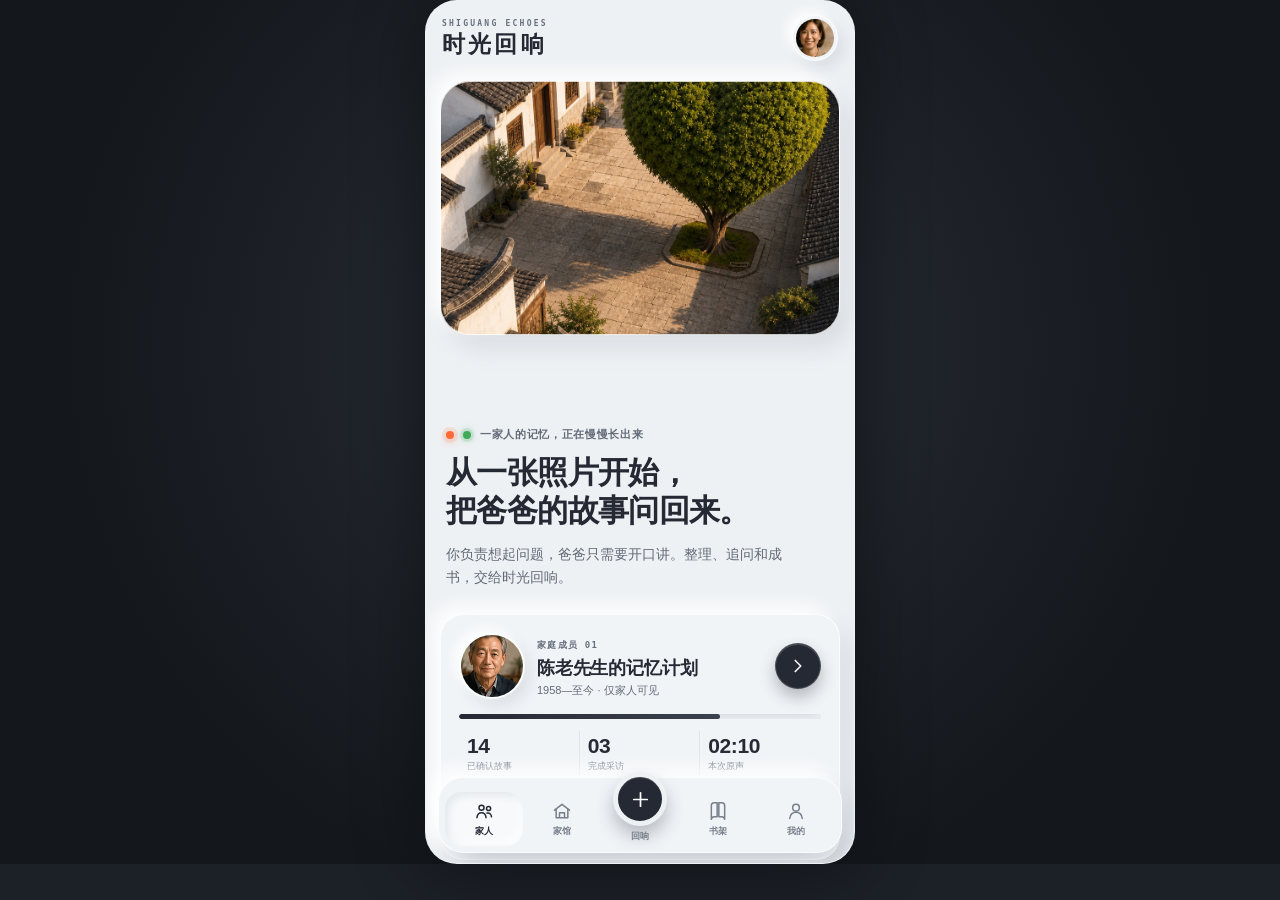
==== index.html @ bb94201f "fix: extend baked radio region to cover original table rim — clamp sampling + progressive blur kills" ====
<!doctype html>
<html lang="zh-CN">
<head>
  <meta charset="utf-8">
  <meta name="viewport" content="width=device-width,initial-scale=1,viewport-fit=cover">
  <meta name="theme-color" content="#17110b">
  <meta name="description" content="时光回响路演 H5：家人发起采访，让长辈的亲口讲述进入 3D 家庭记忆馆并汇集为人生之书。">
  <title>时光回响 · 家庭记忆馆</title>
  <link rel="stylesheet" href="styles.css?v=3.0.16">
  <link rel="stylesheet" href="panorama.css?v=3.0.16">
</head>
<body data-shell="family">
  <svg class="svg-sprite" aria-hidden="true">
    <symbol id="i-back" viewBox="0 0 24 24"><path d="m15 18-6-6 6-6"/></symbol>
    <symbol id="i-chev" viewBox="0 0 24 24"><path d="m9 18 6-6-6-6"/></symbol>
    <symbol id="i-up" viewBox="0 0 24 24"><path d="m6 15 6-6 6 6"/></symbol>
    <symbol id="i-down" viewBox="0 0 24 24"><path d="m6 9 6 6 6-6"/></symbol>
    <symbol id="i-x" viewBox="0 0 24 24"><path d="m6 6 12 12M18 6 6 18"/></symbol>
    <symbol id="i-menu" viewBox="0 0 24 24"><path d="M5 7h14M5 12h14M5 17h14"/></symbol>
    <symbol id="i-home" viewBox="0 0 24 24"><path d="m3 11 9-7 9 7"/><path d="M5 10v10h14V10M9 20v-6h6v6"/></symbol>
    <symbol id="i-people" viewBox="0 0 24 24"><circle cx="9" cy="8" r="3"/><path d="M3.5 20c.4-4.1 2.2-6 5.5-6s5.1 1.9 5.5 6"/><circle cx="17.5" cy="9" r="2.5"/><path d="M15.5 14.5c3.2-.6 5.1 1.1 5.5 4.5"/></symbol>
    <symbol id="i-plus" viewBox="0 0 24 24"><path d="M12 5v14M5 12h14"/></symbol>
    <symbol id="i-book" viewBox="0 0 24 24"><path d="M4 5.5A3.5 3.5 0 0 1 7.5 2H11v17H7.5A3.5 3.5 0 0 0 4 22Z"/><path d="M20 5.5A3.5 3.5 0 0 0 16.5 2H13v17h3.5A3.5 3.5 0 0 1 20 22Z"/></symbol>
    <symbol id="i-user" viewBox="0 0 24 24"><circle cx="12" cy="8" r="4"/><path d="M4.5 21c.5-5 3-7.5 7.5-7.5s7 2.5 7.5 7.5"/></symbol>
    <symbol id="i-mic" viewBox="0 0 24 24"><rect x="8" y="3" width="8" height="13" rx="4"/><path d="M5 11a7 7 0 0 0 14 0M12 18v3M8 21h8"/></symbol>
    <symbol id="i-play" viewBox="0 0 24 24"><path d="m8 5 11 7-11 7Z"/></symbol>
    <symbol id="i-pause" viewBox="0 0 24 24"><path d="M8 5v14M16 5v14"/></symbol>
    <symbol id="i-check" viewBox="0 0 24 24"><path d="m5 12 4 4L19 6"/></symbol>
    <symbol id="i-lock" viewBox="0 0 24 24"><rect x="5" y="10" width="14" height="11" rx="2"/><path d="M8 10V7a4 4 0 0 1 8 0v3"/></symbol>
    <symbol id="i-photo" viewBox="0 0 24 24"><rect x="3" y="4" width="18" height="16" rx="2"/><circle cx="9" cy="9" r="2"/><path d="m4 17 5-5 4 4 2-2 5 5"/></symbol>
    <symbol id="i-send" viewBox="0 0 24 24"><path d="m3 11 18-8-8 18-2-8Z"/><path d="m11 13 5-5"/></symbol>
    <symbol id="i-clock" viewBox="0 0 24 24"><circle cx="12" cy="12" r="9"/><path d="M12 7v5l3 2"/></symbol>
    <symbol id="i-more" viewBox="0 0 24 24"><circle cx="5" cy="12" r="1.2"/><circle cx="12" cy="12" r="1.2"/><circle cx="19" cy="12" r="1.2"/></symbol>
    <symbol id="i-volume" viewBox="0 0 24 24"><path d="M5 10v4h3l4 4V6L8 10Z"/><path d="M16 9a5 5 0 0 1 0 6M18.5 6.5a8.5 8.5 0 0 1 0 11"/></symbol>
    <symbol id="i-door" viewBox="0 0 24 24"><path d="M5 21V4l12-2v19M5 21h14"/><circle cx="14" cy="12" r=".8"/></symbol>
    <symbol id="i-spark" viewBox="0 0 24 24"><path d="m12 2 1.3 5.7L19 9l-5.7 1.3L12 16l-1.3-5.7L5 9l5.7-1.3Z"/><path d="m19 15 .6 2.4L22 18l-2.4.6L19 21l-.6-2.4L16 18l2.4-.6Z"/></symbol>
    <symbol id="i-share" viewBox="0 0 24 24"><circle cx="18" cy="5" r="2.5"/><circle cx="6" cy="12" r="2.5"/><circle cx="18" cy="19" r="2.5"/><path d="m8.2 10.8 7.6-4.5M8.2 13.2l7.6 4.5"/></symbol>
    <symbol id="i-box" viewBox="0 0 24 24"><path d="m4 7 8-4 8 4-8 4Z"/><path d="M4 7v10l8 4 8-4V7M12 11v10"/></symbol>
    <symbol id="i-rotate" viewBox="0 0 24 24"><path d="M20 8a8 8 0 1 0 .7 6.7"/><path d="M20 3v5h-5"/></symbol>
  </svg>

  <div class="app" id="app">
    <section class="screen is-active family-home" id="s-family" data-shell="family" aria-labelledby="family-title">
      <header class="topbar topbar--transparent">
        <div class="brand-lockup">
          <small>SHIGUANG ECHOES</small>
          <strong>时光回响</strong>
        </div>
        <button class="avatar-button" data-go="s-me" aria-label="打开我的页面"><img src="assets/people/daughter.jpg" alt="小林"></button>
      </header>
      <div class="family-hero">
        <div class="hero-kicker"><span class="led led--green"></span>一家人的记忆，正在慢慢长出来</div>
        <h1 id="family-title">从一张照片开始，<br>把爸爸的故事问回来。</h1>
        <p>你负责想起问题，爸爸只需要开口讲。整理、追问和成书，交给时光回响。</p>
      </div>

      <article class="project-card brass-card">
        <div class="project-card__top">
          <div class="portrait portrait--lg"><img src="assets/people/dad.jpg" alt="陈老先生"></div>
          <div class="project-card__identity"><span>家庭成员 01</span><h2>陈老先生的记忆计划</h2><p>1958—至今 · 仅家人可见</p></div>
          <button class="icon-button icon-button--dark" data-go="s-project" aria-label="打开项目"><svg class="icon"><use href="#i-chev"/></svg></button>
        </div>
        <div class="progress-track"><i style="width:72%"></i></div>
        <div class="project-stats"><div><b>14</b><span>已确认故事</span></div><div><b>03</b><span>完成采访</span></div><div><b>02:10</b><span>本次原声</span></div></div>
        <button class="primary-button primary-button--wide" data-go="s-project">继续整理爸爸的故事<svg class="icon"><use href="#i-chev"/></svg></button>
      </article>

      <section class="section-block pending-card">
        <div class="section-heading"><div><span>本周的一问</span><h2>一张照片，等爸爸开口</h2></div><span class="status-pill status-pill--warm">待发送</span></div>
        <button class="story-row" data-go="s-create">
          <img src="assets/story/wenrufang-1978.webp" alt="文儒坊门洞旁的陈老先生，用户提供的演示照片">
          <span><b id="familyQuestionText">站在文儒坊门洞旁边的人，是您吗？</b><small>小林准备发起采访</small></span>
          <svg class="icon"><use href="#i-chev"/></svg>
        </button>
      </section>

      <section class="section-block recent-card">
        <div class="section-heading"><div><span>最近收进家馆</span><h2>父亲确认过的片段</h2></div><button class="text-button" data-go="s-home">进入家馆</button></div>
        <div class="memory-strip">
          <article><span class="year">2012</span><b>退休那天的茶</b><small>原声 · 00:17</small></article>
          <article><span class="year">1990</span><b>台风夜守屋</b><small>原声 · 00:18</small></article>
          <article><span class="year">1986</span><b>搬进老房子的那天</b><small>原声 · 00:20</small></article>
        </div>
      </section>
      <div class="screen-bottom-space"></div>
    </section>

    <section class="screen paper-screen" id="s-project" data-shell="family" aria-labelledby="project-title">
      <header class="topbar">
        <button class="icon-button" data-back aria-label="返回"><svg class="icon"><use href="#i-back"/></svg></button>
        <div class="topbar-title"><small>家庭成员</small><strong id="project-title">陈老先生</strong></div>
        <button class="icon-button is-coming" data-toast="项目设置将在正式版开放" aria-label="更多设置"><svg class="icon"><use href="#i-more"/></svg></button>
      </header>
      <div class="person-hero">
        <div class="portrait portrait--xl"><img src="assets/people/dad.jpg" alt="陈老先生"></div>
        <div><span class="eyebrow">MEMORY PROJECT 01</span><h1>爸爸的人生故事</h1><p>14 段本人确认 · 3 次家人采访</p></div>
      </div>
      <div class="project-meter"><div class="project-meter__label"><span>人生之书完成度</span><strong>72%</strong></div><div class="progress-track progress-track--paper"><i style="width:72%"></i></div><p>已收录 14 段本人确认的记忆；完成下一次采访即可形成第一版完整章节。</p></div>

      <section class="section-block section-block--flat">
        <div class="section-heading"><div><span>下一次采访</span><h2>从文儒坊这张照片开始</h2></div></div>
        <article class="feature-story">
          <div class="feature-story__image"><img src="assets/story/wenrufang-1978.webp" alt="文儒坊门洞旧照，用户提供的演示照片"><span>用户提供的演示照片</span></div>
          <div class="feature-story__body"><b>“这个门后面，就是我们每天回家的路。”</b><p>围绕人物、声音、邻里和变化，AI 会逐步追问。</p></div>
          <button class="primary-button primary-button--wide" data-go="s-create"><svg class="icon"><use href="#i-mic"/></svg>发起这次采访</button>
        </article>
      </section>

      <section class="section-block section-block--flat">
        <div class="section-heading"><div><span>已经留下的年份</span><h2>爸爸的人生时间线</h2></div><button class="text-button" data-go="s-gallery">走进长廊</button></div>
        <div class="timeline-mini">
          <div><time>1958</time><i></i><span><b>出生在福州</b><small>家庭资料</small></span></div>
          <div><time>1975</time><i></i><span><b>第一份工作</b><small>原声 · 00:35</small></span></div>
          <div><time>1978</time><i></i><span><b>文儒坊的照片</b><small>本次采访</small></span></div>
          <div><time>2012</time><i></i><span><b>退休那天</b><small>本人已确认</small></span></div>
        </div>
      </section>
      <div class="screen-bottom-space"></div>
    </section>

    <section class="screen paper-screen" id="s-create" data-shell="family" aria-labelledby="create-title">
      <header class="topbar">
        <button class="icon-button" data-back aria-label="返回"><svg class="icon"><use href="#i-back"/></svg></button>
        <div class="topbar-title"><small>一次只问一件事</small><strong id="create-title">发起采访</strong></div>
        <span class="step-count" id="createStepCount">1 / 3</span>
      </header>
      <div class="step-rail" aria-label="采访创建步骤"><i class="is-on"></i><i></i><i></i></div>

      <div class="create-step is-on" data-create-step="0">
        <div class="step-intro"><span>第一步</span><h1>选择一张能让爸爸开口的照片</h1><p>不要一次讲完整个人生，先从一个具体画面开始。</p></div>
        <button class="photo-picker is-selected">
          <img src="assets/story/wenrufang-1978.webp" alt="文儒坊门洞旁的陈老先生，用户提供的演示照片">
          <span class="photo-picker__check"><svg class="icon"><use href="#i-check"/></svg></span>
          <span class="photo-picker__caption"><b>文儒坊门洞</b><small>1978 年 · 用户提供的演示照片</small></span>
        </button>
        <button class="secondary-button secondary-button--wide" data-toast="Demo 已固定使用文儒坊案例照片"><svg class="icon"><use href="#i-plus"/></svg>从相册添加另一张</button>
      </div>

      <div class="create-step" data-create-step="1">
        <div class="step-intro"><span>第二步</span><h1>先问一个最容易回答的问题</h1><p>问题越具体，越容易带回声音、人物和生活细节。</p></div>
        <div class="question-editor">
          <span class="question-editor__label">你想问爸爸</span>
          <textarea id="questionInput" rows="5">您先看看，站在文儒坊门洞旁边的这个人，是您吗？</textarea>
          <div class="question-editor__tip"><svg class="icon"><use href="#i-spark"/></svg><span><b>AI 建议</b>先确认照片里的人，再追问这张照片为什么重要。</span></div>
        </div>
        <div class="suggestion-chips"><button data-question="女儿为什么特别想在这个门口给您拍照？">为什么在这里拍？</button><button data-question="您那时候每天经过这道门，通常是去做什么？">每天从这里去哪？</button></div>
      </div>

      <div class="create-step" data-create-step="2">
        <div class="step-intro"><span>第三步</span><h1>看看爸爸将收到什么</h1><p>他只会看到照片、你的问题和一个开始按钮。</p></div>
        <div class="invite-preview-card">
          <div class="invite-preview-card__sender"><img src="assets/people/daughter.jpg" alt="小林"><span><small>您的女儿 · 小林</small><b>想请您聊聊这张旧照片</b></span></div>
          <img class="invite-preview-card__photo" src="assets/story/wenrufang-1978.webp" alt="文儒坊门洞旧照，用户提供的演示照片">
          <blockquote id="inviteQuestion">“您先看看，站在文儒坊门洞旁边的这个人，是您吗？”</blockquote>
          <div class="privacy-line"><svg class="icon"><use href="#i-lock"/></svg>只有您同意的家人可以看见</div>
        </div>
      </div>

      <div class="sticky-action">
        <button class="secondary-button" id="createPrev" hidden>上一步</button>
        <button class="primary-button" id="createNext">选好了，写问题</button>
      </div>
    </section>

    <section class="screen paper-screen" id="s-invite-sent" data-shell="family" aria-labelledby="sent-title">
      <header class="topbar">
        <button class="icon-button" data-go="s-project" aria-label="返回项目"><svg class="icon"><use href="#i-back"/></svg></button>
        <div class="topbar-title"><small>采访任务</small><strong id="sent-title">邀请已准备好</strong></div>
        <button class="icon-button" id="shareInterviewLink" aria-label="分享采访链接"><svg class="icon"><use href="#i-share"/></svg></button>
      </header>
      <div class="success-seal"><svg class="icon"><use href="#i-send"/></svg><i></i></div>
      <div class="success-copy"><span>INVITATION READY</span><h1>这一问，已经送到爸爸面前。</h1><p>正式产品会通过微信送达。本次路演直接查看陈老先生收到的页面。</p></div>
      <section class="share-link-card" aria-labelledby="share-link-title">
        <div class="share-link-card__head"><span><svg class="icon"><use href="#i-share"/></svg></span><div><small>WECHAT INTERVIEW LINK</small><h2 id="share-link-title">微信采访链接已生成</h2></div></div>
        <label for="interviewShareUrl">陈老先生打开链接后，直接进入极简采访页</label>
        <div class="share-link-field"><input id="interviewShareUrl" readonly aria-label="采访链接"><button id="copyInterviewLink">复制</button></div>
        <p id="shareLinkHint">当前为本地演示地址；部署到公网域名后，可从微信直接打开同一路由。</p>
        <div class="share-link-actions"><button class="secondary-button" id="openInterviewLink">打开链接</button><button class="primary-button" id="wechatShareLink"><svg class="icon"><use href="#i-send"/></svg>发送给爸爸</button><button class="share-preview-button" data-go="s-elder-invite">查看陈老先生收到的采访页<svg class="icon"><use href="#i-chev"/></svg></button></div>
      </section>
      <div class="task-route">
        <div class="is-done"><i><svg class="icon"><use href="#i-check"/></svg></i><span><b>邀请已生成</b><small>照片和问题已就绪</small></span><time>刚刚</time></div>
        <div class="is-current"><i></i><span><b>等待陈老先生打开</b><small>路演下一步将切换为长辈视图</small></span></div>
        <div><i></i><span><b>回答并确认</b><small>确认后才会进入家馆</small></span></div>
      </div>
    </section>

    <section class="screen elder-screen elder-invite" id="s-elder-invite" data-shell="elder" aria-labelledby="elder-invite-title">
      <header class="elder-topbar"><span class="wechat-mark">家人采访</span><span><svg class="icon"><use href="#i-lock"/></svg>仅家人可见</span></header>
      <div class="elder-sender">
        <img src="assets/people/daughter.jpg" alt="小林">
        <div><small>您的女儿 · 小林</small><h1 id="elder-invite-title">爸，想请您聊聊往事</h1></div>
      </div>
      <article class="elder-photo-card">
        <img src="assets/story/wenrufang-1978.webp" alt="文儒坊门洞旁的陈老先生，用户提供的演示照片">
        <span>1978 年 · 文儒坊</span>
      </article>
      <blockquote class="elder-question" id="elderQuestionText">“您先看看，站在文儒坊门洞旁边的这个人，是您吗？”</blockquote>
      <div class="elder-promise"><svg class="icon"><use href="#i-volume"/></svg><p><b>像平常聊天一样说就好</b><span>可以停顿，也可以重新说。原声会完整保留，整理后仍要由您确认。</span></p></div>
      <div class="elder-promise"><svg class="icon"><use href="#i-lock"/></svg><p><b>您决定谁能看</b><span>没有您的确认，这段故事不会进入家庭记忆馆。</span></p></div>
      <div class="sticky-action sticky-action--elder">
        <button class="elder-primary" data-go="s-interview"><svg class="icon"><use href="#i-mic"/></svg>开始讲这张照片</button>
        <button class="elder-secondary" data-go="s-elder-home">稍后再说</button>
      </div>
    </section>

    <section class="screen elder-screen" id="s-elder-home" data-shell="elder" aria-labelledby="elder-home-title">
      <header class="elder-topbar"><button class="icon-button" data-go="s-family" aria-label="退出长辈演示"><svg class="icon"><use href="#i-x"/></svg></button><span><svg class="icon"><use href="#i-lock"/></svg>陈老先生的私人空间</span></header>
      <div class="elder-home-hello"><div class="portrait portrait--xl"><img src="assets/people/dad.jpg" alt="陈老先生"></div><small>下午好</small><h1 id="elder-home-title">陈老先生</h1><p>今天只需要做一件事。</p></div>
      <button class="elder-task-card" data-go="s-elder-invite"><span class="task-number">1</span><span><small>女儿小林发来的问题</small><b>看看文儒坊这张照片</b><em>预计 3 分钟</em></span><svg class="icon"><use href="#i-chev"/></svg></button>
      <div class="elder-home-grid"><button data-go="s-interview"><svg class="icon"><use href="#i-mic"/></svg><span><b>继续讲述</b><small>上次停在这里</small></span></button><button data-go="s-home"><svg class="icon"><use href="#i-home"/></svg><span><b>进入家馆</b><small>看看留下的故事</small></span></button></div>
    </section>

    <section class="screen interview-screen interview-chat-screen" id="s-interview" data-shell="elder" aria-labelledby="interview-title">
      <header class="interview-topbar">
        <button class="icon-button icon-button--dark" data-go="s-elder-invite" aria-label="返回邀请"><svg class="icon"><use href="#i-back"/></svg></button>
        <div><small><i class="led led--green"></i>采访进行中 · 仅家人可见</small><strong id="interview-title">聊聊文儒坊吧</strong></div>
        <button class="text-button text-button--light" data-go="s-confirm">结束</button>
      </header>
      <button class="interview-context" id="interviewContext" aria-expanded="false">
        <img src="assets/story/wenrufang-1978.webp" alt="文儒坊门洞旧照，用户提供的演示照片">
        <span><small>本次采访线索 · 1978 年</small><b>文儒坊门洞旁的陈老先生</b><em>点击查看照片</em></span>
        <svg class="icon"><use href="#i-chev"/></svg>
      </button>
      <div class="chat-thread" id="chatThread" aria-live="polite" aria-label="AI 采访者鲁小豫与陈老先生的追问对话"></div>
      <div class="chat-composer">
        <div class="chat-composer__status"><span><i class="led led--green"></i>原声已保留</span><b id="chatRound">第 1 / 8 轮</b></div>
        <div class="chat-composer__progress"><i id="chatProgressBar"></i></div>
        <div class="chat-composer__controls">
          <div class="recorder-display"><span>ORIGINAL VOICE</span><b id="audioTime">00:00</b><small>/ 02:47</small></div>
          <button class="record-control record-control--chat" data-audio-toggle aria-label="播放原声"><svg class="icon icon-play"><use href="#i-play"/></svg><svg class="icon icon-pause"><use href="#i-pause"/></svg></button>
          <button class="next-question next-question--chat" id="nextQuestion"><span>继续追问</span><svg class="icon"><use href="#i-chev"/></svg></button>
        </div>
        <div class="conversation-waveform" id="conversationWaveform" aria-hidden="true"></div>
        <button class="primary-button primary-button--wide interview-finish" data-go="s-confirm">完成采访，生成整理稿</button>
      </div>
    </section>

    <section class="screen paper-screen confirm-screen" id="s-confirm" data-shell="elder" aria-labelledby="confirm-title">
      <header class="topbar">
        <button class="icon-button" data-go="s-interview" aria-label="返回采访"><svg class="icon"><use href="#i-back"/></svg></button>
        <div class="topbar-title"><small>由您做最后决定</small><strong>确认这段记忆</strong></div>
        <span class="privacy-badge"><svg class="icon"><use href="#i-lock"/></svg>私密</span>
      </header>
      <article class="story-proof">
        <div class="story-proof__photo"><img src="assets/story/wenrufang-1978.webp" alt="文儒坊门洞旧照，用户提供的演示照片"><span>1978 年 · 文儒坊</span></div>
        <div class="story-proof__head"><span>AI 整理稿 · 等待本人确认</span><h1 id="confirm-title">门洞后面，就是家</h1><p>讲述者：陈老先生 · 发起人：女儿小林</p><span class="status-pill status-pill--info" id="confirmStateBadge" style="display:inline-block;margin-top:8px">已录制 0/8 轮 · 演示直入</span></div>
        <div class="story-proof__copy">
          <p>照片里，陈老先生大约五十岁。女儿临去外地读书前，特意借来相机，请父亲站在文儒坊门口留下一张照片。</p>
          <p>这道门不是一处景点，而是每天生活的路径：早晨买菜、上班，送女儿到巷口；晚上远远看见“文儒坊”三个字，心里就知道到家了。</p>
          <p>木门声、自行车铃、推车碾过石板路的声音，还有门边择菜的林依姆，共同构成了他记忆里的家。</p>
          <blockquote>“普通日子加在一起，才是我们说的家。”</blockquote>
        </div>
        <button class="proof-audio" data-audio-toggle><svg class="icon"><use href="#i-play"/></svg><span><b>听陈老先生的原声</b><small>用户提供音频 · 8 段 · 02:10</small></span><em id="proofAudioTime">00:00</em></button>
        <div class="proof-source"><svg class="icon"><use href="#i-check"/></svg><span><b>整理依据可追溯</b><small>1 张照片 · 8 轮问答 · 16 段原声</small></span></div>
      </article>
      <div class="sticky-action sticky-action--stack">
        <button class="elder-primary" id="confirmMemory"><svg class="icon"><use href="#i-check"/></svg>确认收入我的记忆馆</button>
        <button class="elder-secondary" data-go="s-interview">返回修改</button>
      </div>
    </section>

    <section class="screen reveal-screen" id="s-confirmed" data-shell="elder" aria-labelledby="confirmed-title">
      <div class="reveal-light"></div>
      <div class="reveal-copy"><small>MEMORY CONFIRMED</small><h1 id="confirmed-title">这段声音，<br>已经有了归处。</h1><p>《门洞后面，就是家》已收入陈老先生的记忆馆。</p></div>
      <div class="reveal-object">
        <div class="cassette-3d"><span>陈老先生 · 文儒坊</span><b>1978</b><i></i><i></i></div>
        <div class="book-page-added"><span>记忆馆</span><b>+ 1 段</b></div>
      </div>
      <div class="reveal-list"><span><svg class="icon"><use href="#i-check"/></svg>照片墙亮起一格</span><span><svg class="icon"><use href="#i-check"/></svg>房间里多了一盘磁带</span><span><svg class="icon"><use href="#i-check"/></svg>这段声音已收入人生之书</span></div>
      <div class="sticky-action sticky-action--stack sticky-action--dark">
        <button class="primary-button primary-button--gold primary-button--wide" data-go="s-home"><svg class="icon"><use href="#i-door"/></svg>去家馆看看</button>
        <button class="text-button text-button--light" data-go="s-family">回到小林的页面</button>
      </div>
    </section>

    <section class="screen screen--3d" id="s-home" data-shell="shared" data-dock="home" aria-label="陈家 360 度家庭记忆馆">
      <div class="room" id="glRoom">
        <canvas id="gl" aria-label="可拖动查看的 360 度家庭院落"></canvas>
        <div class="glboot" id="glBoot"><span class="led led--amber"></span><span>正在加载写实家馆…</span></div>
        <div class="glboot glboot--err" id="glErr" hidden><div><b>3D 场景没有成功加载</b><br><small>请刷新后重试，或返回家人首页。</small></div></div>
        <div class="hud">
          <div class="hud__spots"></div>
          <div class="hud__top">
            <button class="icon-button icon-button--dark" data-go="s-family" aria-label="返回家人首页"><svg class="icon"><use href="#i-back"/></svg></button>
            <div class="hud__brand" style="flex:1">陈家院落<small>陈老先生房间已点亮 · 其余房间尚未开始</small></div>
            <span class="hud__led"><i class="led led--green"></i>私密</span>
          </div>
          <div class="hud__chip"><span class="read">14</span><span class="dim">段回忆</span><i></i><span class="read">03</span><span class="dim">叙事镜头</span><i></i><span class="read">360°</span><span class="dim">拖动环视</span></div>
          <div class="hud__hint"><svg class="icon chev"><use href="#i-up"/></svg>点击进入房间 · 也可横向拖动环视</div>
          <div class="hud__stage" id="roomStage"><span class="led led--amber"></span><span>院落高点</span></div>
          <div class="hud__arrival">
            <div class="room-result-card room-radio-card">
              <div class="radio-live-mark"><i class="led led--green"></i><span>3D 收音机正在播放</span></div>
              <div><small>1978 · 文儒坊 · 陈老先生原声</small><b>门洞后面，就是家</b><span id="roomSubtitle">“是我。那时候大概五十岁……”</span></div>
              <button class="icon-button icon-button--dark" data-audio-toggle aria-label="播放陈老先生原声"><svg class="icon"><use href="#i-play"/></svg></button>
            </div>
            <div class="room-actions"><button class="room-book-link" data-go="s-book"><svg class="icon"><use href="#i-book"/></svg><span><b>翻开人生之书</b><small>新增了文儒坊章节</small></span></button><button class="room-gallery-cta" data-go="s-gallery"><svg class="icon"><use href="#i-door"/></svg><span><b>走进记忆长廊</b><small>沿着 14 段回忆与城市照片墙走到书架</small></span><svg class="icon"><use href="#i-chev"/></svg></button></div>
          </div>
        </div>
      </div>
      <div class="hall__spacer"></div>
    </section>

    <section class="screen screen--3d" id="s-gallery" data-shell="immersive" data-hall="gallery" aria-label="陈老先生的记忆长廊">
      <div class="hall">
        <div class="hall__world"></div>
        <div class="hall__vignette"></div>
        <div class="hud">
          <div class="hud__top">
            <button class="icon-button icon-button--dark" data-go="s-home" aria-label="返回陈家院落"><svg class="icon"><use href="#i-back"/></svg></button>
            <div class="hud__brand hud__brand--title" style="flex:1">陈老先生的记忆馆<small>14 段已确认 · 穿过城市照片墙走向人生之书</small></div>
            <div class="portrait portrait--sm portrait--dark"><img src="assets/people/dad.jpg" alt="陈老先生"></div>
          </div>
          <div class="hud__chip"><span class="read">14</span><span class="dim">段已确认</span><i></i><span class="read">15</span><span class="dim">张城市照片</span><i></i><span class="dim">仅家人可见</span></div>
          <div class="hud__hint"><svg class="icon chev"><use href="#i-up"/></svg>向上滑动 · 走过每一段回忆</div>
          <div class="hud__arrival">
            <div class="shelf-arrival"><span>长廊尽头</span><b>陈老先生的人生之书</b><small>已经收录 14 段本人确认的记忆与 15 张城市照片</small></div>
            <button class="primary-button primary-button--gold primary-button--wide" data-go="s-book"><svg class="icon"><use href="#i-book"/></svg>从书架取下这本书</button>
          </div>
        </div>
      </div>
      <div class="hall__spacer"></div>
    </section>

    <section class="screen book-screen" id="s-book" data-shell="immersive" aria-labelledby="book-title">
      <header class="book-topbar">
        <button class="icon-button icon-button--dark" data-go="s-gallery" aria-label="放回书架"><svg class="icon"><use href="#i-back"/></svg></button>
        <div><small>陈老先生的人生之书</small><strong id="book-title">沿着门洞，回到家</strong></div>
        <button class="icon-button icon-button--dark" data-go="s-book-customize" aria-label="预览实体书"><svg class="icon"><use href="#i-box"/></svg></button>
      </header>
      <div class="book-stage">
        <div class="book-shadow"></div>
        <div class="single-book" id="singleBook">
          <div class="book-cover-back"></div>
          <div class="book-page-stack"></div>
          <article class="book-leaf is-active cover-photo-leaf" data-page="0">
            <img src="assets/story/book-cover-guitu.webp" alt="《归途 · 陈怀远先生口述记忆》封面：THE WAY HOME，女儿记录整理，福州文儒坊 2026">
          </article>
          <article class="book-leaf chapter-leaf" data-page="1">
            <div class="folio"><span>第一部分</span><b>01</b></div>
            <div class="chapter-heading"><span>PART ONE</span><h2>门洞、脚步<br>与回家的声音</h2><p>从一张 1978 年的照片开始</p></div>
            <div class="chapter-landscape" aria-hidden="true"><i></i><i></i><i></i><span></span></div>
            <p class="page-note">所有故事均由陈老先生亲口讲述并确认。</p>
          </article>
          <article class="book-leaf" data-page="2">
            <div class="folio"><span>人物小传</span><b>02</b></div><h2>陈老先生</h2><p class="lead">一位把“家”记在脚步和声音里的人。</p><div class="profile-page"><img src="assets/people/dad.jpg" alt="陈老先生"><dl><div><dt>出生</dt><dd>1958 · 福州</dd></div><div><dt>记录</dt><dd>14 段确认记忆</dd></div><div><dt>讲述</dt><dd>3 次家庭采访</dd></div></dl></div><p class="page-note">本书内容来自本人亲口讲述并确认。</p>
          </article>
          <article class="book-leaf editorial-photo-leaf" data-page="3">
            <div class="folio"><span>1978 · 文儒坊</span><b>03</b></div><h2>门洞后面，<br>就是家</h2><div class="page-photo"><img src="assets/story/wenrufang-1978.webp" alt="文儒坊门洞旧照，用户提供的演示照片"><span>用户提供的演示照片</span></div><p>女儿临去外地读书前，借来一台相机，在每天经过的门口为父亲留下这张照片。</p>
          </article>
          <article class="book-leaf sound-leaf" data-page="4">
            <div class="folio"><span>生活的声音</span><b>04</b></div><blockquote class="book-quote">“远远看见‘文儒坊’三个字，心里就知道到家了。”</blockquote><p>清晨先是各家开木门，接着是自行车铃，还有卖菜人的推车碾过石板路。</p><button class="paper-audio" data-audio-toggle><svg class="icon"><use href="#i-volume"/></svg><span><b>听陈老先生亲口讲</b><small>原声 8 段 · 02:10</small></span></button><p class="page-note">原声与整理文字共同保存。</p>
          </article>
          <article class="book-leaf neighbor-leaf" data-page="5">
            <div class="folio"><span>邻里</span><b>05</b></div><h2>门边的林依姆</h2><p class="lead">天气好时，她常坐在门边择菜。</p><p>孩子放学回来，她一眼就认得是谁家的。哪家大人回来晚，她也会帮忙看一会儿孩子。</p><div class="ink-illustration"><i></i><i></i><i></i><span>一条巷子，也是一个互相照看的家。</span></div>
          </article>
          <article class="book-leaf archive-leaf" data-page="6">
            <div class="folio"><span>影像档案</span><b>06</b></div><h2>一条巷子，<br>一座船厂。</h2>
            <div class="archive-grid"><figure><img src="assets/story/wenrufang-1978.webp" alt="文儒坊门洞旧照"><figcaption>文儒坊 · 每天经过的门洞</figcaption></figure><figure><img src="assets/memories/1982-shipyard.webp" alt="船政码头旧照"><figcaption>船政的码头 · 1982</figcaption></figure></div>
            <p class="archive-note">左页是每天经过的文儒坊门洞，右页是 1982 年的船政码头。照片之外，原声继续补回当时的声音与邻里。</p>
          </article>
          <article class="book-leaf final-leaf" data-page="7">
            <div class="folio"><span>未完待续</span><b>07</b></div><h2>让这些普通日子，<br>留在家里。</h2><p>这本书会随着每一次采访继续生长。确认内容后，可以选择蓝印花布、裸脊锁线与函套结构，制作成真正能交到家人手中的纸书。</p><button class="make-book-button" data-go="s-book-customize"><svg class="icon"><use href="#i-box"/></svg><span><b>制作实体书</b><small>预览封面、裸脊与蓝印花布函套</small></span><svg class="icon"><use href="#i-chev"/></svg></button>
          </article>
        </div>
        <div class="page-turn-shade" aria-hidden="true"></div>
      </div>
      <div class="book-controls">
        <button id="bookPrev" aria-label="上一页"><svg class="icon"><use href="#i-back"/></svg><span>上一页</span></button>
        <div><output id="bookPageOutput">封面</output><i><b id="bookProgress"></b></i></div>
        <button id="bookNext"><span>翻开</span><svg class="icon"><use href="#i-chev"/></svg></button>
      </div>
      <p class="book-gesture-hint">点击按钮或轻扫翻页 · 单页阅读适配 iPhone</p>
    </section>

    <section class="screen customizer-screen" id="s-book-customize" data-shell="immersive" aria-labelledby="customizer-title">
      <header class="customizer-topbar">
        <button class="icon-button icon-button--dark" data-go="s-book" aria-label="返回阅读"><svg class="icon"><use href="#i-back"/></svg></button>
        <div><small>PHYSICAL BOOK STUDIO</small><strong id="customizer-title">制作实体书</strong></div>
        <button class="save-design" data-toast="当前方案已保留在本次演示中">保存方案</button>
      </header>
      <div class="customizer-tabs" role="tablist" aria-label="实体书设计步骤"><button class="is-on" data-custom-tab="three" role="tab">3D 成品</button><button data-custom-tab="cover" role="tab">封面</button><button data-custom-tab="package" role="tab">外包装</button></div>
      <div class="customizer-stage">
        <canvas id="book3d" aria-label="可拖动旋转的 3D 实体书和包装预览"></canvas>
        <span class="model-badge">实时 3D 成品预览</span>
        <span class="model-tip"><svg class="icon"><use href="#i-rotate"/></svg>拖动旋转 · 双指缩放</span>
        <div class="view-switch"><button data-book-view="book">只看书本</button><button class="is-on" data-book-view="set">书本与函套</button><button data-book-view="package">只看包装</button></div>
      </div>
      <div class="customizer-panel is-on" data-custom-panel="three">
        <span class="eyebrow">CURRENT DESIGN</span><h2>陈老先生的人生故事</h2><div class="summary-grid"><div><span>封面</span><b id="summaryCover">蓝印白布</b></div><div><span>包装</span><b id="summaryPackage">蓝印花布书函</b></div><div><span>装帧</span><b>裸脊锁线</b></div><div><span>规格</span><b>210 × 285 mm</b></div></div>
      </div>
      <div class="customizer-panel" data-custom-panel="cover">
        <span class="eyebrow">COVER DESIGN</span><h2>选择封面气质</h2><div class="material-options"><button class="is-selected" data-cover-style="blueprint"><i class="swatch swatch--blueprint"></i><span><b>蓝印白布</b><small>民间纹样与留白</small></span></button><button data-cover-style="archive"><i class="swatch swatch--archive"></i><span><b>文儒坊档案</b><small>旧照片与纸张</small></span></button><button data-cover-style="linen"><i class="swatch swatch--linen"></i><span><b>米白布纹</b><small>安静耐看</small></span></button></div>
      </div>
      <div class="customizer-panel" data-custom-panel="package">
        <span class="eyebrow">PACKAGE DESIGN</span><h2>选择外包装</h2><div class="material-options"><button class="is-selected" data-package-style="indigo"><i class="swatch swatch--indigo"></i><span><b>蓝印花布书函</b><small>参考传统染织纹样</small></span></button><button data-package-style="drawer"><i class="swatch swatch--drawer"></i><span><b>深木抽拉盒</b><small>适合收藏</small></span></button><button data-package-style="cloth"><i class="swatch swatch--cloth"></i><span><b>亚麻翻盖盒</b><small>柔和克制</small></span></button></div>
      </div>
      <div class="sticky-action customizer-action"><button class="primary-button primary-button--gold primary-button--wide" data-toast="实体书制作需求已记录（演示）"><svg class="icon"><use href="#i-check"/></svg>确认这套实体书方案</button></div>
    </section>

    <section class="screen paper-screen" id="s-bookshelf" data-shell="family" aria-labelledby="bookshelf-title">
      <header class="topbar"><div class="topbar-title"><small>一家人的生命档案</small><strong id="bookshelf-title">书架</strong></div><button class="icon-button is-coming" data-toast="搜索将在正式版开放" aria-label="更多"><svg class="icon"><use href="#i-more"/></svg></button></header>
      <div class="shelf-hero"><span>FAMILY LIBRARY</span><h1>每个人，都值得有一本自己的书。</h1><p>故事经过本人确认，才能进入书架。</p></div>
      <div class="wood-shelf">
        <button class="shelf-book is-ready" data-go="s-book"><i></i><span><b>陈老先生<br>的人生故事</b><small>14 段记忆 · 15 张城市照片</small></span></button>
        <button class="shelf-book is-empty" data-toast="妈妈的记忆计划尚未开始"><i></i><span><b>妈妈的<br>人生之书</b><small>尚未开始</small></span></button>
        <button class="shelf-book is-empty" data-toast="奶奶的记忆计划尚未开始"><i></i><span><b>奶奶的<br>人生之书</b><small>尚未开始</small></span></button>
      </div>
      <section class="section-block book-order-card"><svg class="icon"><use href="#i-box"/></svg><div><small>实体书制作</small><h2>把已经确认的故事，装订成一份家庭礼物。</h2></div><button class="secondary-button" data-go="s-book-customize">查看样书</button></section>
      <div class="screen-bottom-space"></div>
    </section>

    <section class="screen paper-screen" id="s-me" data-shell="family" aria-labelledby="me-title">
      <header class="topbar"><div class="topbar-title"><small>账户与家庭权限</small><strong id="me-title">我的</strong></div></header>
      <div class="me-card"><img src="assets/people/daughter.jpg" alt="小林"><div><small>记录发起人</small><h1>小林</h1><p>陈家记忆馆管理员</p></div><button class="icon-button is-coming" data-toast="个人资料将在正式版开放"><svg class="icon"><use href="#i-chev"/></svg></button></div>
      <div class="privacy-summary" role="group" aria-label="家庭隐私状态"><svg class="icon"><use href="#i-lock"/></svg><div><span>家庭隐私状态</span><b id="privacyScopeLabel">仅 4 位受邀家人可见</b><small>陈老先生可以随时撤回或修改授权。</small></div><button class="icon-button" id="privacyScopeToggle" aria-pressed="true" aria-label="切换记忆可见范围"><i aria-hidden="true"></i></button></div>
      <div class="settings-list"><button class="is-coming" data-toast="已进入邀请管理（演示）"><span><svg class="icon"><use href="#i-people"/></svg>家庭成员与邀请</span><svg class="icon"><use href="#i-chev"/></svg></button><button class="is-coming" data-toast="已进入导出中心（演示）"><span><svg class="icon"><use href="#i-book"/></svg>故事导出与备份</span><svg class="icon"><use href="#i-chev"/></svg></button><button data-go="s-book-customize"><span><svg class="icon"><use href="#i-box"/></svg>实体书方案与订单</span><svg class="icon"><use href="#i-chev"/></svg></button><button class="is-coming" data-toast="隐私说明将在正式版展开"><span><svg class="icon"><use href="#i-lock"/></svg>隐私与授权记录</span><svg class="icon"><use href="#i-chev"/></svg></button></div>
      <div class="screen-bottom-space"></div>
    </section>

    <nav class="bottom-nav" aria-label="主导航">
      <button data-nav="s-family" class="is-on"><svg class="icon"><use href="#i-people"/></svg><span>家人</span></button>
      <button data-nav="s-home"><svg class="icon"><use href="#i-home"/></svg><span>家馆</span></button>
      <button data-nav="s-create" class="nav-primary"><i><svg class="icon"><use href="#i-plus"/></svg></i><span>回响</span></button>
      <button data-nav="s-bookshelf"><svg class="icon"><use href="#i-book"/></svg><span>书架</span></button>
      <button data-nav="s-me"><svg class="icon"><use href="#i-user"/></svg><span>我的</span></button>
    </nav>

    <div class="detail-sheet" id="detailSheet" role="dialog" aria-modal="true" aria-labelledby="detailTitle" hidden>
      <button class="detail-sheet__scrim" data-close-detail aria-label="关闭记忆详情"></button>
      <article class="detail-sheet__panel"><div class="sheet-grab"></div><header><div><small id="detailMeta">1978 年 · 文儒坊</small><h2 id="detailTitle">门洞后面，就是家</h2></div><button class="icon-button" data-close-detail aria-label="关闭"><svg class="icon"><use href="#i-x"/></svg></button></header><img id="detailImage" src="assets/story/wenrufang-1978.webp" alt="记忆照片"><p id="detailStory"></p><button class="proof-audio" id="detailAudio" hidden><svg class="icon"><use href="#i-play"/></svg><span><b>听讲述者原声</b><small id="detailAudioLabel">讲述者旁白</small></span><em id="detailAudioTime">00:00</em></button><div class="proof-source"><svg class="icon"><use href="#i-check"/></svg><span><b>本人已确认</b><small>仅受邀家人可见</small></span></div></article>
    </div>

    <div class="door-transition" id="doorTransition" aria-hidden="true"><i></i><i></i><span><small>CHEN FAMILY ARCHIVE</small><b>推门，走进陈老先生的记忆</b></span></div>
    <div class="toast" id="toast" role="status" aria-live="polite"></div>
    <audio id="storyAudio" preload="metadata" src="assets/audio/chen-wenrufang.wav"></audio>
  </div>

  <script src="vendor/three.min.js"></script>
  <script src="app.js?v=3.0.16"></script>
  <script src="panorama.js?v=3.0.16"></script>
</body>
</html>
---- styles.css ----
/* ============================================================
   时光回响 · roadshow-soft-h5
   浅色 soft-UI 新拟物设计系统（源自 components-demo-standalone）
   布局骨架沿用 roadshow-h5；全部皮肤重制。
   ============================================================ */
:root{
  --canvas:#eef1f4;--surface:#f1f4f7;--surface-strong:#f6f8fa;
  --ink:#252933;--ink-soft:#626a77;--ink-faint:#66707d;
  --line:rgba(37,41,51,.08);--line-strong:rgba(37,41,51,.12);
  --accent:#ff6938;--accent-ink:#c14f28;--accent-soft:rgba(255,105,56,.13);
  --green:#3fa958;--green-soft:#e7f2e7;
  --shadow:-8px -8px 18px rgba(255,255,255,.94),10px 12px 24px rgba(123,133,148,.2);
  --shadow-soft:-5px -5px 12px rgba(255,255,255,.9),6px 7px 15px rgba(123,133,148,.18);
  --shadow-inset:inset 3px 3px 8px rgba(132,141,154,.17),inset -4px -4px 8px rgba(255,255,255,.86);
  --dark-shadow:0 12px 18px rgba(37,41,51,.25),inset 0 1px rgba(255,255,255,.1);
  --radius-xl:30px;--radius:24px;--radius-md:18px;--radius-sm:14px;--dock-h:92px;
  /* 兼容别名（旧引用防漏） */
  --paper:#f1f4f7;--paper-2:#e3e8ee;--paper-3:#d3dae2;--ink-2:#626a77;--ink-3:#66707d;
  --gold:#ff6938;--gold-2:#ff8f68;--red:#ff6938;--white:#ffffff;
  --font-brand:-apple-system,BlinkMacSystemFont,"SF Pro Display","PingFang SC","Microsoft YaHei",sans-serif;
  --font-body:-apple-system,BlinkMacSystemFont,"SF Pro Text","PingFang SC","Microsoft YaHei",sans-serif;
  --font-read:"SFMono-Regular","Roboto Mono",Consolas,monospace;
  --motion-button-translate-y:-2px;--motion-hover-scale:1.02;--motion-active-scale:.98;
  --motion-feedback-duration:120ms;--motion-press-duration:90ms;
  --motion-press-depth:3px;--motion-press-scale:.95;--motion-rebound-duration:280ms;
  --motion-ease-out:cubic-bezier(.23,1,.32,1);
}
*{box-sizing:border-box}
html,body{margin:0;min-height:100%;background:#1c2027;color:var(--ink);font-family:var(--font-body);-webkit-font-smoothing:antialiased}
body{overflow:hidden}
button,textarea,input{font:inherit}
button{color:inherit}
button:focus-visible,textarea:focus-visible,input:focus-visible{outline:3px solid rgba(255,105,56,.42);outline-offset:3px}
button{touch-action:manipulation}
img{display:block;max-width:100%}
.svg-sprite{position:fixed;width:0;height:0;overflow:hidden}
.icon{display:block;width:22px;height:22px;fill:none;stroke:currentColor;stroke-width:1.8;stroke-linecap:round;stroke-linejoin:round}
.app{position:relative;width:100%;height:100dvh;min-height:620px;max-width:430px;margin:0 auto;overflow:hidden;background:var(--canvas);box-shadow:0 0 70px rgba(0,0,0,.46)}
.screen{position:absolute;inset:0;display:none;overflow-x:hidden;overflow-y:auto;overscroll-behavior:contain;background:var(--canvas);scrollbar-width:none}
.screen::-webkit-scrollbar{display:none}
.screen.is-active{display:block;animation:screen-in .34s cubic-bezier(.2,.8,.2,1)}
@keyframes screen-in{from{opacity:0;transform:translateY(7px)}to{opacity:1;transform:none}}
.screen-bottom-space{height:calc(var(--dock-h) + 32px)}
.paper-screen{background:radial-gradient(circle at 12% 6%,rgba(255,255,255,.9),transparent 30%),var(--canvas)}
.topbar{position:sticky;z-index:18;top:0;display:flex;align-items:center;min-height:74px;padding:calc(env(safe-area-inset-top) + 10px) 16px 10px;gap:12px;background:rgba(238,241,244,.92);border-bottom:1px solid var(--line);backdrop-filter:blur(18px);-webkit-backdrop-filter:blur(18px)}
.topbar--transparent{position:relative;background:transparent;border:0;backdrop-filter:none;-webkit-backdrop-filter:none}
.topbar-title{min-width:0;flex:1}
.topbar-title small,.topbar-title strong{display:block}
.topbar-title small{margin-bottom:2px;font:600 9px/1.2 var(--font-read);letter-spacing:.16em;color:var(--ink-faint);text-transform:uppercase}
.topbar-title strong{font:800 19px/1.25 var(--font-brand);letter-spacing:-.01em;white-space:nowrap;overflow:hidden;text-overflow:ellipsis}
.brand-lockup{flex:1;color:var(--ink)}
.brand-lockup small,.brand-lockup strong{display:block}
.brand-lockup small{font:600 8px/1 var(--font-read);letter-spacing:.28em;color:var(--ink-faint)}
.brand-lockup strong{margin-top:5px;font:800 23px/1 var(--font-brand);letter-spacing:.14em}
.icon-button,.avatar-button{display:grid;place-items:center;width:46px;height:46px;flex:none;border:1px solid rgba(255,255,255,.8);border-radius:50%;background:var(--surface-strong);box-shadow:var(--shadow-soft);cursor:pointer}
.icon-button:active,.avatar-button:active{filter:brightness(.97)}
.icon-button--dark{border-color:rgba(255,255,255,.16);color:#f4f6f8;background:var(--ink);box-shadow:0 8px 16px rgba(37,41,51,.3),inset 0 1px rgba(255,255,255,.14)}
.icon-button--gold{border-color:rgba(255,255,255,.5);color:#fff;background:var(--accent);box-shadow:0 8px 16px rgba(255,105,56,.32),inset 0 1px rgba(255,255,255,.3)}
.avatar-button{overflow:hidden;padding:3px;background:var(--surface)}
.avatar-button img{width:100%;height:100%;object-fit:cover;border-radius:50%}
.portrait{width:42px;height:42px;overflow:hidden;flex:none;border:2px solid rgba(255,255,255,.9);border-radius:50%;background:var(--paper-2);box-shadow:var(--shadow-soft)}
.portrait img{width:100%;height:100%;object-fit:cover}
.portrait--sm{width:42px;height:42px}.portrait--lg{width:66px;height:66px}.portrait--xl{width:84px;height:84px}
.portrait--dark{border-color:rgba(255,255,255,.3);box-shadow:0 8px 16px rgba(37,41,51,.3)}
.led{display:inline-block;width:8px;height:8px;border-radius:50%;background:var(--accent);box-shadow:0 0 0 3px var(--accent-soft),0 0 9px rgba(255,105,56,.5)}
.led--green,.on-g{background:var(--green);box-shadow:0 0 0 3px rgba(63,169,88,.14),0 0 9px rgba(63,169,88,.55)}
.led--amber,.on-a{background:#f5a623;box-shadow:0 0 0 3px rgba(245,166,35,.15),0 0 9px rgba(245,166,35,.55)}
.eyebrow{font:600 9px/1 var(--font-read);letter-spacing:.22em;color:var(--ink-soft);text-transform:uppercase}

/* ---- 家人首页 ---- */
.family-home{color:var(--ink);background:var(--canvas)}
.family-home::before{content:"";position:absolute;left:14px;right:14px;top:calc(env(safe-area-inset-top) + 80px);height:252px;border:1px solid rgba(255,255,255,.76);border-radius:var(--radius-xl);background:url("assets/hero/courtyard-overlook.png") center/cover no-repeat;box-shadow:var(--shadow)}
.family-home>*{position:relative}
.family-hero{padding:calc(env(safe-area-inset-top) + 80px + 252px + 22px) 20px 20px}
.hero-kicker{display:flex;align-items:center;gap:9px;margin-bottom:14px;font:700 11px/1 var(--font-body);letter-spacing:.06em;color:var(--ink-soft)}
.hero-kicker::before{content:"";width:8px;height:8px;border-radius:50%;background:var(--accent);box-shadow:0 0 0 4px var(--accent-soft),0 3px 9px rgba(255,105,56,.34)}
.family-hero h1{margin:0;font:800 31px/1.22 var(--font-brand);letter-spacing:-.02em;text-wrap:balance}
.family-hero p{margin:13px 0 0;max-width:340px;font-size:14px;line-height:1.7;color:var(--ink-soft)}
.project-card{margin:4px 14px 14px;padding:18px;border:1px solid rgba(255,255,255,.76);border-radius:var(--radius);color:var(--ink);background:var(--surface);box-shadow:var(--shadow)}
.project-card__top{display:flex;align-items:center;gap:12px}
.project-card__identity{min-width:0;flex:1}
.project-card__identity span{font:600 9px/1 var(--font-read);letter-spacing:.14em;color:var(--ink-faint)}
.project-card__identity h2{margin:5px 0 3px;font:800 18px/1.25 var(--font-brand);letter-spacing:-.01em}
.project-card__identity p{margin:0;font-size:11px;color:var(--ink-soft)}
.progress-track{height:5px;margin:15px 0 12px;overflow:hidden;border-radius:9px;background:#d3d9e0;box-shadow:var(--shadow-inset)}
.progress-track i{display:block;height:100%;border-radius:inherit;background:linear-gradient(90deg,var(--ink),#3c424d)}
.project-stats{display:grid;grid-template-columns:repeat(3,1fr);margin-bottom:15px}
.project-stats div{padding:3px 8px;border-right:1px solid var(--line)}.project-stats div:last-child{border:0}
.project-stats b,.project-stats span{display:block}.project-stats b{font:800 21px/1.1 var(--font-brand);letter-spacing:-.02em}.project-stats b small{font-size:11px}.project-stats span{margin-top:3px;font-size:9px;color:var(--ink-faint)}
.section-block{margin:14px;padding:16px;border:1px solid rgba(255,255,255,.76);border-radius:var(--radius);background:var(--surface);color:var(--ink);box-shadow:var(--shadow)}
.section-block--flat{background:var(--surface-strong);box-shadow:none;border:1px solid var(--line)}
.section-heading{display:flex;align-items:flex-end;justify-content:space-between;gap:12px;margin-bottom:12px}
.section-heading span,.section-heading h2{display:block}.section-heading>div>span{font:600 9px/1 var(--font-read);letter-spacing:.15em;color:var(--ink-faint);text-transform:uppercase}.section-heading h2{margin:5px 0 0;font:800 18px/1.2 var(--font-brand);letter-spacing:-.01em}
.status-pill{padding:5px 8px;border-radius:999px;font-size:10px}.status-pill--warm{color:var(--accent-ink);background:var(--accent-soft)}
.status-pill--info{color:var(--ink-soft);background:#e3e8ee}
.story-row{display:flex;align-items:center;width:100%;min-height:78px;padding:7px;border:1px solid rgba(255,255,255,.8);border-radius:var(--radius-md);text-align:left;background:var(--surface-strong);box-shadow:var(--shadow-soft);cursor:pointer}
.story-row img{width:78px;height:64px;object-fit:cover;border-radius:11px}
.story-row span{min-width:0;flex:1;padding:0 10px}.story-row b,.story-row small{display:block}.story-row b{font-size:13px;line-height:1.45}.story-row small{margin-top:5px;font-size:10px;color:var(--ink-soft)}.story-row>.icon{width:18px;color:var(--ink-faint)}
.text-button{min-height:44px;padding:0;border:0;color:var(--accent-ink);background:none;font-size:12px;font-weight:700;cursor:pointer}
.text-button--light{color:var(--ink)}
.memory-strip{display:flex;gap:9px;overflow-x:auto;padding-bottom:3px;scrollbar-width:none}.memory-strip::-webkit-scrollbar{display:none}.memory-strip article{min-width:145px;padding:12px;border-radius:var(--radius-md);color:#f4f6f8;background:var(--ink);box-shadow:var(--dark-shadow)}.memory-strip span,.memory-strip b,.memory-strip small{display:block}.memory-strip .year{font:600 9px/1 var(--font-read);letter-spacing:.14em;color:#ff8f68}.memory-strip b{margin-top:12px;font:700 15px/1.3 var(--font-brand)}.memory-strip small{margin-top:6px;font-size:9px;color:#b7bdc6}

/* ---- 通用按钮 ---- */
.primary-button,.secondary-button{display:inline-flex;align-items:center;justify-content:center;gap:8px;min-height:50px;padding:0 18px;border:0;border-radius:var(--radius-md);font-weight:750;cursor:pointer}
.primary-button{color:#f4f6f8;background:var(--ink);box-shadow:0 14px 24px rgba(37,41,51,.25),inset 0 1px rgba(255,255,255,.1)}
.primary-button:active{transform:scale(var(--motion-active-scale))}
.primary-button--wide,.secondary-button--wide{width:100%}
.primary-button--gold{color:#fff;background:var(--accent);box-shadow:0 14px 24px rgba(255,105,56,.3),inset 0 1px rgba(255,255,255,.24)}
.secondary-button{border:1px solid rgba(255,255,255,.8);color:var(--ink);background:var(--surface-strong);box-shadow:var(--shadow-soft)}
.sticky-action{position:sticky;z-index:25;bottom:0;margin-top:auto;display:flex;gap:10px;padding:12px 14px calc(env(safe-area-inset-bottom) + 14px);background:linear-gradient(180deg,rgba(238,241,244,0),rgba(238,241,244,.92) 26%,#eef1f4 58%);backdrop-filter:blur(10px);-webkit-backdrop-filter:blur(10px)}
.sticky-action>*:last-child{flex:1}
.sticky-action--stack{flex-direction:column}.sticky-action--stack>*{width:100%}
.sticky-action--dark{background:linear-gradient(180deg,transparent,rgba(238,241,244,.92) 22%,#eef1f4 55%)}
body[data-shell="family"] .screen.is-active[data-shell="family"] .sticky-action{bottom:calc(var(--dock-h) - 5px);padding-bottom:12px}
#s-create.is-active,#s-elder-invite.is-active,#s-confirm.is-active,#s-confirmed.is-active,#s-book-customize.is-active{display:flex;flex-direction:column}
#s-create.is-active>*,#s-elder-invite.is-active>*,#s-confirm.is-active>*,#s-confirmed.is-active>*,#s-book-customize.is-active>*{flex-shrink:0}

/* ---- 人物项目页 ---- */
.person-hero{display:flex;align-items:center;gap:17px;padding:22px 18px 18px}.person-hero h1{margin:5px 0 4px;font:800 25px/1.2 var(--font-brand);letter-spacing:-.01em}.person-hero p{margin:0;font-size:11px;color:var(--ink-soft)}
.project-meter{margin:0 14px;padding:15px 16px;border-radius:22px;background:var(--ink);color:#f4f6f8;box-shadow:var(--dark-shadow)}.project-meter__label{display:flex;justify-content:space-between}.project-meter__label span{font-size:12px}.project-meter__label strong{font:700 19px/1 var(--font-read);color:#ff8f68}.progress-track--paper{background:rgba(255,255,255,.14)}.project-meter p{margin:0;font-size:10px;color:#b7bdc6}
.feature-story{overflow:hidden;border:1px solid rgba(255,255,255,.76);border-radius:var(--radius-md);background:var(--surface-strong);box-shadow:var(--shadow-soft)}.feature-story__image{position:relative;height:174px}.feature-story__image img{width:100%;height:100%;object-fit:cover}.feature-story__image span{position:absolute;left:10px;bottom:10px;padding:4px 7px;border-radius:7px;color:#f4f6f8;background:rgba(37,41,51,.72);font-size:9px}.feature-story__body{padding:14px}.feature-story__body b{display:block;font:700 17px/1.45 var(--font-brand)}.feature-story__body p{margin:7px 0 0;font-size:11px;line-height:1.6;color:var(--ink-soft)}.feature-story>.primary-button{width:calc(100% - 24px);margin:0 12px 14px}
.timeline-mini{position:relative;padding:1px 0}.timeline-mini::before{content:"";position:absolute;left:53px;top:18px;bottom:18px;width:1px;background:#d3dae2}.timeline-mini>div{position:relative;display:grid;grid-template-columns:42px 16px 1fr;align-items:center;gap:4px;min-height:57px}.timeline-mini time{font:600 10px/1 var(--font-read);color:var(--ink-soft)}.timeline-mini i{position:relative;z-index:1;width:9px;height:9px;margin-left:3px;border-radius:50%;background:var(--accent);box-shadow:0 0 0 4px var(--surface)}.timeline-mini b,.timeline-mini small{display:block}.timeline-mini b{font-size:13px}.timeline-mini small{margin-top:3px;font-size:9px;color:var(--ink-soft)}

/* ---- 发起三步 ---- */
.step-count{font:600 11px/1 var(--font-read);color:var(--ink-faint)}.step-rail{display:flex;gap:6px;padding:11px 18px}.step-rail i{height:4px;flex:1;border-radius:4px;background:#d3d9e0;box-shadow:var(--shadow-inset)}.step-rail i.is-on{background:var(--accent)}
.create-step{display:none;padding:10px 18px 0}.create-step.is-on{display:block;animation:step-in .28s ease}@keyframes step-in{from{opacity:0;transform:translateX(10px)}to{opacity:1;transform:none}}
.step-intro>span{font:600 10px/1 var(--font-read);letter-spacing:.16em;color:var(--ink-faint)}.step-intro h1{margin:8px 0;font:800 25px/1.33 var(--font-brand);letter-spacing:-.02em;text-wrap:balance}.step-intro p{margin:0 0 18px;font-size:13px;line-height:1.65;color:var(--ink-soft)}
.photo-picker{position:relative;width:100%;padding:0;border:2px solid transparent;border-radius:var(--radius);overflow:hidden;background:var(--paper-2);box-shadow:var(--shadow);cursor:pointer}.photo-picker.is-selected{border-color:var(--accent)}.photo-picker>img{width:100%;height:315px;object-fit:cover}.photo-picker__check{position:absolute;right:12px;top:12px;display:grid;place-items:center;width:34px;height:34px;border-radius:50%;color:#fff;background:var(--accent);box-shadow:0 5px 16px rgba(255,105,56,.4)}.photo-picker__check .icon{width:18px}.photo-picker__caption{position:absolute;left:0;right:0;bottom:0;padding:38px 16px 15px;color:#f4f6f8;text-align:left;background:linear-gradient(transparent,rgba(21,24,29,.88))}.photo-picker__caption b,.photo-picker__caption small{display:block}.photo-picker__caption b{font:800 19px/1.2 var(--font-brand)}.photo-picker__caption small{margin-top:4px;font-size:10px;color:#b7bdc6}.create-step>.secondary-button{margin-top:12px}
.question-editor{padding:18px;border:1px solid rgba(255,255,255,.76);border-radius:var(--radius);background:var(--surface);box-shadow:var(--shadow)}.question-editor__label{font-size:11px;font-weight:700;color:var(--ink-soft)}.question-editor textarea{width:100%;margin-top:10px;padding:0;border:0;resize:none;color:var(--ink);background:transparent;font:700 22px/1.55 var(--font-brand)}.question-editor__tip{display:flex;gap:10px;margin-top:13px;padding:12px;border-radius:var(--radius-sm);color:var(--ink);background:var(--paper-2);box-shadow:var(--shadow-inset)}.question-editor__tip .icon{width:19px;flex:none;color:var(--accent)}.question-editor__tip span{font-size:11px;line-height:1.55}.question-editor__tip b{display:block}.suggestion-chips{display:flex;gap:8px;margin-top:12px;overflow-x:auto}.suggestion-chips button{min-height:42px;padding:0 13px;border:1px solid rgba(255,255,255,.8);border-radius:999px;white-space:nowrap;background:var(--surface-strong);box-shadow:var(--shadow-soft);color:var(--ink);font-size:11px;cursor:pointer}
.invite-preview-card{padding:16px;border:1px solid rgba(255,255,255,.76);border-radius:var(--radius);background:var(--surface);box-shadow:var(--shadow)}.invite-preview-card__sender{display:flex;align-items:center;gap:10px}.invite-preview-card__sender img{width:48px;height:48px;object-fit:cover;border-radius:50%;border:2px solid #fff}.invite-preview-card__sender span{min-width:0}.invite-preview-card__sender small,.invite-preview-card__sender b{display:block}.invite-preview-card__sender small{font-size:10px;color:var(--ink-soft)}.invite-preview-card__sender b{margin-top:3px;font:800 16px/1.3 var(--font-brand)}.invite-preview-card__photo{width:100%;height:245px;margin-top:14px;border-radius:var(--radius-md);object-fit:cover}.invite-preview-card blockquote{margin:15px 3px;font:700 20px/1.55 var(--font-brand);letter-spacing:-.01em}.privacy-line{display:flex;align-items:center;gap:7px;padding-top:12px;border-top:1px solid var(--line);font-size:10px;color:var(--ink-soft)}.privacy-line .icon{width:16px}

/* ---- 邀请已发送 ---- */
.success-seal{position:relative;display:grid;place-items:center;width:110px;height:110px;margin:46px auto 26px;border-radius:50%;color:#f4f6f8;background:var(--ink);box-shadow:0 14px 28px rgba(37,41,51,.3),inset 0 1px rgba(255,255,255,.12)}.success-seal::before,.success-seal::after{content:"";position:absolute;inset:-10px;border:1px solid var(--accent-soft);border-radius:50%}.success-seal::after{inset:-20px;opacity:.5}.success-seal .icon{width:42px;height:42px}
.success-copy{padding:0 28px;text-align:center}.success-copy>span{font:600 9px/1 var(--font-read);letter-spacing:.25em;color:var(--accent-ink)}.success-copy h1{margin:10px 0;font:800 27px/1.35 var(--font-brand);letter-spacing:-.02em}.success-copy p{margin:0;font-size:12px;line-height:1.7;color:var(--ink-soft)}
.task-route{margin:27px 20px 118px;padding:18px;border:1px solid rgba(255,255,255,.76);border-radius:20px;background:var(--surface);box-shadow:var(--shadow)}.task-route>div{position:relative;display:grid;grid-template-columns:26px 1fr auto;gap:10px;min-height:68px}.task-route>div:not(:last-child)::before{content:"";position:absolute;left:12px;top:24px;bottom:-5px;width:1px;background:#d3dae2}.task-route>div>i{position:relative;z-index:1;display:grid;place-items:center;width:25px;height:25px;border:1px solid var(--line-strong);border-radius:50%;background:var(--surface-strong);color:var(--ink-faint)}.task-route>div.is-done>i{color:#fff;background:var(--ink);border-color:var(--ink)}.task-route>div.is-current>i{color:#fff;background:var(--accent);border-color:var(--accent);box-shadow:0 0 0 4px var(--accent-soft),0 3px 9px rgba(255,105,56,.34)}.task-route .icon{width:14px}.task-route b,.task-route small{display:block}.task-route b{font-size:13px}.task-route small{margin-top:5px;font-size:10px;color:var(--ink-soft)}.task-route time{font:500 9px/1.4 var(--font-read);color:var(--ink-faint)}

/* ---- 长辈端 ---- */
.screen.elder-invite{padding-bottom:0}
.elder-screen{padding-bottom:126px;background:radial-gradient(circle at 50% 0,rgba(255,255,255,.9),transparent 32%),var(--canvas)}
.elder-topbar{display:flex;align-items:center;justify-content:space-between;min-height:64px;padding:calc(env(safe-area-inset-top) + 10px) 17px 8px;border-bottom:1px solid var(--line);font-size:12px;color:var(--ink-soft)}.elder-topbar>span{display:flex;align-items:center;gap:6px}.elder-topbar .icon{width:15px}.wechat-mark{font-weight:800;color:var(--ink)}
.elder-sender{display:flex;align-items:center;gap:13px;padding:22px 18px 12px}.elder-sender img{width:60px;height:60px;border:3px solid #fff;border-radius:50%;object-fit:cover;box-shadow:var(--shadow-soft)}.elder-sender small{font-size:12px;color:var(--ink-soft)}.elder-sender h1{margin:4px 0 0;font:800 23px/1.25 var(--font-brand);letter-spacing:-.01em}
.elder-photo-card{position:relative;margin:8px 16px 18px;overflow:hidden;border:6px solid #fff;border-radius:20px;background:#fff;box-shadow:var(--shadow)}.elder-photo-card img{width:100%;height:270px;object-fit:cover}.elder-photo-card span{position:absolute;left:11px;bottom:10px;padding:5px 8px;border-radius:8px;color:#f4f6f8;background:rgba(37,41,51,.72);font-size:10px}
.elder-question{margin:0 20px 19px;font:800 23px/1.55 var(--font-brand);letter-spacing:-.01em}
.elder-promise{display:flex;gap:13px;margin:10px 16px;padding:15px;border:1px solid rgba(255,255,255,.76);border-radius:var(--radius-md);background:var(--surface);box-shadow:var(--shadow-soft)}.elder-promise>.icon{width:25px;height:25px;flex:none;color:var(--accent)}.elder-promise p{margin:0}.elder-promise b,.elder-promise span{display:block}.elder-promise b{font-size:15px}.elder-promise span{margin-top:4px;font-size:12px;line-height:1.55;color:var(--ink-soft)}
.sticky-action--elder{flex-direction:column}.elder-primary,.elder-secondary{display:flex;align-items:center;justify-content:center;gap:10px;width:100%;min-height:60px;border:0;border-radius:var(--radius-md);font-size:17px;font-weight:800;cursor:pointer}.elder-primary{color:#f4f6f8;background:var(--ink);box-shadow:0 14px 24px rgba(37,41,51,.25),inset 0 1px rgba(255,255,255,.1)}.elder-secondary{min-height:50px;border:1px solid rgba(255,255,255,.8);color:var(--ink);background:var(--surface-strong);box-shadow:var(--shadow-soft)}.elder-primary .icon{width:26px;height:26px}
.elder-home-hello{text-align:center;padding:38px 18px 25px}.elder-home-hello .portrait{margin:0 auto 14px}.elder-home-hello small{font-size:13px;color:var(--ink-soft)}.elder-home-hello h1{margin:5px 0;font:800 29px/1.2 var(--font-brand);letter-spacing:-.02em}.elder-home-hello p{margin:0;color:var(--ink-soft)}
.elder-task-card{display:flex;align-items:center;width:calc(100% - 32px);margin:0 16px;padding:16px;border:1px solid rgba(255,255,255,.76);border-radius:var(--radius);text-align:left;background:var(--surface);box-shadow:var(--shadow);cursor:pointer}.task-number{display:grid;place-items:center;width:50px;height:50px;flex:none;border-radius:50%;color:#fff;background:var(--accent);box-shadow:0 3px 9px rgba(255,105,56,.34),inset 0 1px rgba(255,255,255,.24);font:700 23px/1 var(--font-read)}.elder-task-card>span:nth-child(2){min-width:0;flex:1;padding:0 13px}.elder-task-card small,.elder-task-card b,.elder-task-card em{display:block}.elder-task-card small{font-size:11px;color:var(--ink-soft)}.elder-task-card b{margin:4px 0;font:800 17px/1.3 var(--font-brand)}.elder-task-card em{font-size:10px;font-style:normal;color:var(--ink-faint)}.elder-home-grid{display:grid;grid-template-columns:1fr 1fr;gap:10px;margin:14px 16px}.elder-home-grid button{min-height:130px;padding:16px;border:1px solid rgba(255,255,255,.8);border-radius:20px;text-align:left;background:var(--surface-strong);box-shadow:var(--shadow-soft);cursor:pointer}.elder-home-grid .icon{width:30px;height:30px;margin-bottom:18px;color:var(--accent)}.elder-home-grid b,.elder-home-grid small{display:block}.elder-home-grid b{font-size:16px}.elder-home-grid small{margin-top:4px;font-size:10px;color:var(--ink-soft)}

/* ---- 采访（基础控件，聊天页复用） ---- */
.interview-screen{padding-bottom:28px;color:var(--ink);background:var(--canvas)}
.interview-topbar{display:flex;align-items:center;gap:12px;padding:calc(env(safe-area-inset-top) + 10px) 14px 10px}.interview-topbar>div{min-width:0;flex:1}.interview-topbar small,.interview-topbar strong{display:block}.interview-topbar small{font-size:10px;color:var(--ink-faint)}.interview-topbar strong{margin-top:2px;font:800 19px/1.3 var(--font-brand)}
.interview-photo{position:relative;height:176px;margin:3px 14px 12px;overflow:hidden;border:1px solid rgba(255,255,255,.76);border-radius:20px;background:var(--surface-strong);box-shadow:var(--shadow)}.interview-photo img{width:100%;height:100%;object-fit:cover}.interview-photo::after{content:"";position:absolute;inset:0;background:linear-gradient(transparent 55%,rgba(21,24,29,.66))}.interview-photo span{position:absolute;z-index:1;left:12px;bottom:10px;font-size:10px;color:#f4f6f8}
.question-console{margin:0 14px 11px;padding:15px;border-radius:var(--radius-md);background:var(--ink);color:#f4f6f8;box-shadow:var(--dark-shadow)}.question-console__meta{display:flex;justify-content:space-between;align-items:center}.question-console__meta span{display:flex;align-items:center;gap:7px;font-size:10px;font-weight:800;color:#ff8f68}.question-console__meta b{font:600 9px/1 var(--font-read);letter-spacing:.12em;color:#b7bdc6}.question-console p{margin:12px 0 2px;font:700 19px/1.5 var(--font-brand)}
.transcript-card{margin:0 14px;padding:15px;border:1px solid rgba(255,255,255,.8);border-radius:var(--radius-md);background:var(--surface-strong);box-shadow:var(--shadow-soft)}.transcript-card__speaker{display:flex;align-items:center;gap:9px}.transcript-card__speaker b,.transcript-card__speaker small{display:block}.transcript-card__speaker b{font-size:13px}.transcript-card__speaker small{margin-top:2px;font-size:9px;color:var(--ink-faint)}.transcript-card p{min-height:68px;margin:13px 0 8px;font:500 17px/1.65 var(--font-brand);color:var(--ink)}.waveform{display:flex;align-items:center;gap:2px;height:34px;overflow:hidden}.waveform i{width:3px;border-radius:2px;background:var(--accent);opacity:.58;transform-origin:center;animation:wave 1.2s ease-in-out infinite}.waveform:not(.is-playing) i{animation-play-state:paused;transform:scaleY(.25)}@keyframes wave{0%,100%{transform:scaleY(.28)}50%{transform:scaleY(1)}}
.recorder-deck{display:grid;grid-template-columns:1fr 72px 1fr;align-items:center;gap:9px;margin:11px 14px;padding:12px;border:1px solid rgba(255,255,255,.76);border-radius:20px;background:var(--surface);box-shadow:var(--shadow)}.recorder-display{min-width:0;padding:8px;border-radius:11px;background:var(--ink);box-shadow:var(--dark-shadow)}.recorder-display span{display:flex;align-items:center;gap:6px;font:600 8px/1 var(--font-read);letter-spacing:.1em;color:#7fd48f}.recorder-display b{display:inline-block;margin-top:7px;font:700 22px/1 var(--font-read);color:#f4f6f8}.recorder-display small{font:500 9px/1 var(--font-read);color:#b7bdc6}.record-control{display:grid;place-items:center;width:68px;height:68px;border:0;border-radius:50%;color:#fff;background:radial-gradient(circle at 50% 34%,#ff8355,var(--accent) 58%,#e0512a);box-shadow:0 0 0 5px var(--accent-soft),0 8px 18px rgba(255,105,56,.4),inset 0 2px rgba(255,255,255,.35);cursor:pointer}.record-control .icon{width:27px;height:27px}.icon-pause{display:none}.is-audio-playing .record-control .icon-play{display:none}.is-audio-playing .record-control .icon-pause{display:block}.next-question{display:flex;align-items:center;justify-content:center;gap:5px;min-height:50px;border:1px solid rgba(255,255,255,.8);border-radius:var(--radius-sm);color:var(--ink);background:var(--surface-strong);box-shadow:var(--shadow-soft);font-size:11px;font-weight:700;cursor:pointer}.next-question .icon{width:17px}.audio-note{margin:14px 24px;color:var(--ink-faint);text-align:center;font-size:10px;line-height:1.55}.interview-finish{width:calc(100% - 28px);margin:0 14px 18px}

/* ---- 确认页 ---- */
.confirm-screen{padding-bottom:0}.privacy-badge{display:flex;align-items:center;gap:5px;font-size:10px;color:var(--ink-soft)}.privacy-badge .icon{width:15px}
.story-proof{margin:13px 14px;padding:12px;border:1px solid rgba(255,255,255,.76);border-radius:var(--radius);background:var(--surface);box-shadow:var(--shadow)}.story-proof__photo{position:relative;height:215px;overflow:hidden;border-radius:var(--radius-md)}.story-proof__photo img{width:100%;height:100%;object-fit:cover}.story-proof__photo span{position:absolute;left:10px;bottom:9px;padding:4px 7px;border-radius:7px;color:#f4f6f8;background:rgba(37,41,51,.72);font-size:9px}.story-proof__head{padding:17px 7px 12px;border-bottom:1px solid var(--line)}.story-proof__head>span{font:600 9px/1 var(--font-read);letter-spacing:.14em;color:var(--accent-ink)}.story-proof__head h1{margin:7px 0 5px;font:800 27px/1.28 var(--font-brand);letter-spacing:-.02em}.story-proof__head p{margin:0;font-size:10px;color:var(--ink-soft)}.story-proof__copy{padding:12px 7px 4px}.story-proof__copy p{margin:0 0 13px;font-size:14px;line-height:1.8}.story-proof__copy blockquote{margin:17px 0;padding:15px 12px;border-left:3px solid var(--accent);background:var(--accent-soft);font:700 18px/1.55 var(--font-brand)}
.proof-audio{display:flex;align-items:center;width:100%;min-height:66px;padding:10px 12px;border:1px solid rgba(255,255,255,.8);border-radius:15px;text-align:left;background:var(--surface-strong);color:var(--ink);box-shadow:var(--shadow-soft);cursor:pointer}.proof-audio>.icon{width:28px;height:28px;margin-right:11px;color:var(--accent)}.proof-audio span{min-width:0;flex:1}.proof-audio b,.proof-audio small{display:block}.proof-audio b{font-size:13px}.proof-audio small{margin-top:4px;font-size:9px;color:var(--ink-faint)}.proof-audio em{font:500 10px/1 var(--font-read);font-style:normal;color:var(--ink-soft)}.proof-source{display:flex;align-items:center;gap:10px;margin-top:10px;padding:11px;border-radius:var(--radius-sm);color:#2e4a35;background:var(--green-soft)}.proof-source>.icon{width:21px;height:21px}.proof-source b,.proof-source small{display:block}.proof-source b{font-size:12px}.proof-source small{margin-top:3px;font-size:9px;color:#55745e}

/* ---- 确认后显影 ---- */
.reveal-screen{overflow:hidden;color:var(--ink);background:radial-gradient(circle at 50% 30%,rgba(255,105,56,.07),transparent 42%),var(--canvas)}
.reveal-screen::after{content:"";position:absolute;inset:0;pointer-events:none;background:repeating-linear-gradient(90deg,rgba(37,41,51,.014) 0 1px,transparent 1px 4px)}
.reveal-light{position:absolute;left:50%;top:220px;width:250px;height:350px;transform:translateX(-50%);background:conic-gradient(from 205deg at 50% 0,transparent,rgba(255,105,56,.16),transparent 30%);filter:blur(9px);animation:light-rise 1.6s ease both}@keyframes light-rise{from{opacity:0;transform:translateX(-50%) scale(.6)}to{opacity:1;transform:translateX(-50%)}}
.reveal-copy{position:relative;z-index:2;padding:calc(env(safe-area-inset-top) + 42px) 24px 0;text-align:center}.reveal-copy small{font:600 9px/1 var(--font-read);letter-spacing:.3em;color:var(--accent-ink)}.reveal-copy h1{margin:12px 0 9px;font:800 31px/1.35 var(--font-brand);letter-spacing:-.02em}.reveal-copy p{margin:0;font-size:12px;line-height:1.7;color:var(--ink-soft)}
.reveal-object{position:relative;z-index:2;height:270px;margin-top:12px;perspective:800px}.cassette-3d{position:absolute;left:50%;top:48px;width:242px;height:150px;transform:translateX(-50%) rotateX(62deg) rotateZ(-7deg);border:8px solid #fff;border-radius:13px;color:var(--ink);background:linear-gradient(160deg,#fdfefe,#e4e9ef);box-shadow:0 34px 38px rgba(37,41,51,.28),var(--shadow-inset);animation:cassette-land 1s .25s cubic-bezier(.18,.8,.25,1.15) both}.cassette-3d::before{content:"";position:absolute;left:27px;right:27px;top:43px;height:52px;border:3px solid #cfd6dd;border-radius:8px;background:#fff}.cassette-3d i{position:absolute;top:57px;width:28px;height:28px;border:7px dotted #9aa3af;border-radius:50%;background:#fff}.cassette-3d i:nth-of-type(1){left:50px}.cassette-3d i:nth-of-type(2){right:50px}.cassette-3d span{position:absolute;left:18px;top:14px;font:700 10px/1 var(--font-read);letter-spacing:.08em;color:var(--ink-soft)}.cassette-3d b{position:absolute;right:18px;bottom:13px;font:800 16px/1 var(--font-brand)}@keyframes cassette-land{from{opacity:0;transform:translateX(-50%) translateY(-130px) rotateX(62deg) rotateZ(-15deg)}to{opacity:1;transform:translateX(-50%) rotateX(62deg) rotateZ(-7deg)}}
.book-page-added{position:absolute;right:32px;bottom:19px;width:112px;height:76px;padding:13px;transform:rotate(7deg);color:var(--ink);background:#fff;border-radius:3px;box-shadow:var(--shadow-soft)}.book-page-added::before{content:"";position:absolute;left:7px;top:0;bottom:0;border-left:1px dashed #cfd6dd}.book-page-added span,.book-page-added b{display:block;margin-left:6px}.book-page-added span{font-size:9px;color:var(--ink-faint)}.book-page-added b{margin-top:12px;font:800 18px/1 var(--font-brand)}
.reveal-list{position:relative;z-index:2;display:grid;gap:8px;margin:0 32px 20px}.reveal-list span{display:flex;align-items:center;gap:9px;padding:10px 13px;border:1px solid rgba(255,255,255,.76);border-radius:12px;background:var(--surface);box-shadow:var(--shadow-soft);font-size:11px;color:var(--ink)}.reveal-list .icon{width:17px;color:var(--accent)}

/* ---- 360° 家馆（照片层不变，仅换浅色玻璃 chrome） ---- */
.screen--3d{padding:0;overflow-x:hidden;background:#10141a}.room{position:sticky;top:0;height:100%;overflow:hidden;background:#141920}.room>canvas{position:absolute;inset:0;width:100%;height:100%}.glboot{position:absolute;z-index:12;left:50%;top:50%;display:flex;align-items:center;gap:10px;transform:translate(-50%,-50%);padding:13px 16px;border:1px solid rgba(255,255,255,.76);border-radius:14px;color:var(--ink);background:rgba(246,248,250,.92);font-size:11px;box-shadow:var(--shadow-soft)}.glboot--err{width:280px}.hall__spacer{height:2200px}
.hud{position:absolute;inset:0;z-index:7;pointer-events:none}.hud>*{pointer-events:auto}.hud__spots{position:absolute;inset:0;pointer-events:none}.hud__spots>*{pointer-events:auto}
.hud__top{position:absolute;left:14px;right:14px;top:calc(env(safe-area-inset-top) + 10px);display:flex;align-items:center;gap:10px}.hud__brand{min-width:0;color:var(--ink);font:800 18px/1.1 var(--font-brand);letter-spacing:.12em;padding:7px 11px;border-radius:12px;background:rgba(246,248,250,.9);border:1px solid rgba(255,255,255,.76);box-shadow:var(--shadow-soft);backdrop-filter:blur(10px);-webkit-backdrop-filter:blur(10px)}.hud__brand small{display:block;margin-top:4px;overflow:hidden;color:var(--ink-soft);font:500 10px/1.3 var(--font-body);letter-spacing:0;white-space:nowrap;text-overflow:ellipsis}.hud__brand--title{color:var(--ink);font:700 19px/1.15 var(--font-body);letter-spacing:.01em}.hud__led{display:inline-flex;align-items:center;gap:6px;color:var(--ink);font-size:10px;padding:6px 9px;border-radius:10px;background:rgba(246,248,250,.9);border:1px solid rgba(255,255,255,.76)}.hud__chip{position:absolute;left:14px;top:calc(env(safe-area-inset-top) + 69px);display:inline-flex;align-items:center;gap:6px;padding:6px 9px;border:1px solid rgba(255,255,255,.76);border-radius:9px;color:var(--ink);background:rgba(246,248,250,.9);font:500 10px/1 var(--font-read);letter-spacing:.04em;backdrop-filter:blur(8px);-webkit-backdrop-filter:blur(8px);box-shadow:var(--shadow-soft)}.hud__chip .read{color:var(--ink);font-weight:800;font-size:12px}.hud__chip .dim{color:var(--ink-soft);font-family:var(--font-body);letter-spacing:0}.hud__chip i{width:1px;height:13px;margin:0 2px;background:var(--line-strong)}.hud__hint{position:absolute;left:0;right:0;bottom:calc(var(--dock-h) + 24px);color:var(--ink-soft);font-size:11px;letter-spacing:.08em;text-align:center;transition:opacity .4s;pointer-events:none}.hud__hint .chev{width:18px;height:18px;margin:0 auto 4px;color:var(--accent);animation:bob 1.6s ease-in-out infinite}@keyframes bob{50%{transform:translateY(-5px)}}.hud.is-moved .hud__hint{opacity:0}.hud__arrival{position:absolute;left:13px;right:13px;bottom:calc(var(--dock-h) + 12px);transform:translateY(22px);opacity:0;visibility:hidden;pointer-events:none;transition:transform .42s cubic-bezier(.2,.8,.2,1),opacity .42s,visibility .42s}.hud__arrival.is-on{transform:none;opacity:1;visibility:visible;pointer-events:auto}
.hud__stage{position:absolute;left:16px;top:108px;display:flex;align-items:center;gap:7px;padding:6px 9px;border:1px solid rgba(255,255,255,.76);border-radius:9px;color:var(--ink);background:rgba(246,248,250,.9);font-size:10px}.hud__stage .led{width:7px;height:7px}
#glRoom.is-inside-room .pano-look-controls{opacity:0;visibility:hidden;pointer-events:none}
#glRoom.is-inside-room .pano-node-nav{bottom:calc(var(--dock-h) + 166px)}
#glRoom.is-inside-room .pano-overview-trigger{bottom:calc(var(--dock-h) + 160px)}
.room-result-card{display:flex;align-items:center;gap:10px;margin-bottom:9px;padding:10px;border:1px solid rgba(255,255,255,.4);border-radius:15px;color:var(--ink);background:#f6f8fa;box-shadow:0 14px 30px rgba(0,0,0,.4)}.room-result-card>div:nth-child(2){min-width:0;flex:1}.room-result-card small,.room-result-card b,.room-result-card span{display:block}.room-result-card small{font-size:8px;color:var(--ink-faint)}.room-result-card b{margin:3px 0;font:700 14px/1.25 var(--font-brand)}.room-result-card span{font-size:9px;color:var(--ink-soft)}.mini-cassette{position:relative;width:66px;height:45px;flex:none;border:3px solid #fff;border-radius:5px;background:#e4e9ef}.mini-cassette i{position:absolute;top:15px;width:11px;height:11px;border:3px dotted #9aa3af;border-radius:50%;background:#fff}.mini-cassette i:first-child{left:13px}.mini-cassette i:nth-child(2){right:13px}.mini-cassette span{position:absolute;left:5px;bottom:3px;font:600 6px/1 var(--font-read);color:var(--ink-faint)}.key-row{display:grid;grid-template-columns:1fr 1fr;gap:8px}.key{display:flex;align-items:center;justify-content:center;gap:7px;min-height:48px;padding:0 10px;border:1px solid rgba(255,255,255,.8);border-radius:14px;font-weight:750;cursor:pointer}.key .icon{width:18px}.key--soft{color:var(--ink);background:var(--surface-strong);box-shadow:var(--shadow-soft)}.key--primary{border-color:rgba(255,255,255,.5);color:#fff;background:var(--accent);box-shadow:0 8px 16px rgba(255,105,56,.32)}

/* ---- 记忆长廊（暗展厅保留，浅色牌匾与 HUD） ---- */
.hall{position:sticky;top:0;height:100%;overflow:hidden;background:#0e1116;perspective:520px;perspective-origin:50% 48%}.hall__world{position:absolute;left:50%;top:48%;width:0;height:0;transform-style:preserve-3d;will-change:transform}.hall__world>*{position:absolute;backface-visibility:visible}.hall__vignette{position:absolute;inset:0;z-index:3;pointer-events:none;background:radial-gradient(120% 110% at 50% 50%,transparent 52%,rgba(0,0,0,.68) 100%),linear-gradient(180deg,rgba(0,0,0,.42),transparent 22%)}
.t--floor{left:-300px;top:130px;width:600px;height:600px;transform-origin:top center;background-image:radial-gradient(150px 70px at 50% 50%,rgba(255,255,255,.06),rgba(255,255,255,.015) 60%,transparent 80%),repeating-linear-gradient(90deg,transparent 0 119px,rgba(255,255,255,.035) 119px 120px),repeating-linear-gradient(180deg,transparent 0 119px,rgba(255,255,255,.035) 119px 120px),linear-gradient(90deg,#0e1116,#181d24 50%,#0e1116);background-size:100% 300px,100%,100%,100%;background-position:0 -70px,0,0,0;background-repeat:repeat-y,no-repeat,no-repeat,no-repeat}
.t--ceil{left:-300px;top:-150px;width:600px;height:600px;transform-origin:top center;background-color:#0b0e12;background-image:radial-gradient(100px 60px at 25% 25%,rgba(255,255,255,.16),transparent 70%),radial-gradient(100px 60px at 75% 25%,rgba(255,255,255,.16),transparent 70%),linear-gradient(180deg,rgba(255,255,255,.5) 0 12px,transparent 12px),linear-gradient(90deg,#0b0e12,#141920 50%,#0b0e12);background-size:200px 120px,200px 120px,74px 300px,100%;background-position:25% 149px,75% 149px,25% 200px,0;background-repeat:repeat-y,repeat-y,repeat-y,no-repeat}
.t--wall{top:-150px;width:600px;height:280px;transform-origin:left center;background-image:linear-gradient(0deg,rgba(255,255,255,.18) 0 2px,rgba(255,255,255,.07) 2px 6px,transparent 26px),repeating-linear-gradient(90deg,rgba(0,0,0,.5) 0 8px,rgba(38,45,54,.5) 8px 14px,transparent 14px 300px),radial-gradient(80px 180px at 150px 0,rgba(255,255,255,.07),transparent),linear-gradient(180deg,#141920,#1d242e 40%,#0d1015)}
.col{top:-150px;width:16px;height:280px;background:linear-gradient(180deg,#2c333d,#1a1f27 30%,#0d1015);box-shadow:inset 1px 0 rgba(255,255,255,.1),inset -1px 0 rgba(0,0,0,.6)}.cone{left:-200px;top:-150px;width:400px;height:230px;background:radial-gradient(70px 230px at 25% 0,rgba(255,255,255,.09),transparent 75%),radial-gradient(70px 230px at 75% 0,rgba(255,255,255,.09),transparent 75%)}.pool{left:-120px;top:129px;width:240px;height:160px;transform-origin:top center;background:radial-gradient(50% 55% at 50% 40%,rgba(255,255,255,.1),transparent 76%)}.dust{width:3px;height:3px;border-radius:50%;background:rgba(255,255,255,.4);box-shadow:0 0 6px rgba(255,255,255,.3);animation:dust 7s ease-in-out infinite alternate}@keyframes dust{to{margin-top:-26px}}
.lb{width:168px;height:152px;cursor:pointer;transition:filter .35s,opacity .35s;-webkit-box-reflect:below 3px linear-gradient(transparent 38%,rgba(0,0,0,.46))}.lb__face{position:absolute;inset:0 0 26px;border:5px solid #f6f8fa;border-radius:2px;overflow:hidden;background:#12161c;box-shadow:0 0 40px rgba(255,255,255,.08),0 18px 30px rgba(0,0,0,.7)}.lb__face img{width:100%;height:100%;object-fit:cover}.lb__base{position:absolute;left:-10px;right:-10px;top:126px;height:26px;background:linear-gradient(180deg,#2c333d,#0d1015);box-shadow:0 6px 12px rgba(0,0,0,.7)}.lb__cap{position:absolute;left:12px;right:12px;top:130px;height:18px;line-height:18px;padding:0 4px;overflow:hidden;border-radius:2px;color:#f4f6f8;background:var(--ink);font-size:9px;text-align:center;white-space:nowrap;text-overflow:ellipsis}.lb__cap b{margin-right:4px;color:#ff8f68}.lb--voice .lb__face{display:flex;flex-direction:column;justify-content:center;gap:8px;padding:10px 12px;background:linear-gradient(180deg,#1d222b,#10141a)}.lb--voice .lb__face b{font:600 14px/1.35 var(--font-brand);color:#f4f6f8}.lb--voice .w{display:flex;align-items:center;gap:2px;height:18px}.lb--voice .w i{flex:1;border-radius:1px;background:#8b94a1}.lb--voice small{color:#9aa3af;font:600 8px/1 var(--font-read)}.lb.is-near .lb__face{box-shadow:0 0 62px rgba(255,255,255,.16),0 18px 30px rgba(0,0,0,.7)}
.endwall{left:-200px;top:-150px;width:400px;height:280px;background:radial-gradient(160px 180px at 50% 30%,rgba(255,255,255,.1),transparent 80%),linear-gradient(180deg,#12161c,#1b212a 45%,#0d1015)}.endwall .end-title{position:absolute;left:50%;top:25px;transform:translateX(-50%);white-space:nowrap;color:#f4f6f8;text-align:center}.endwall .end-title b{display:block;font:700 26px/1.2 var(--font-brand);letter-spacing:.16em;text-shadow:0 0 15px rgba(255,255,255,.2)}.endwall .end-title small{display:block;margin-top:5px;font-size:8px;letter-spacing:.15em;color:#9aa3af}.end-shelf{position:absolute;left:55px;right:55px;bottom:20px;height:148px;border:10px solid #232a33;background:linear-gradient(90deg,#10141a,#1d242e 50%,#10141a);box-shadow:0 0 0 2px #3a4350,0 18px 28px rgba(0,0,0,.7)}.end-shelf::before{content:"";position:absolute;left:-8px;right:-8px;top:102px;height:13px;background:#39424e;box-shadow:0 4px 8px #000}.end-book{position:absolute;left:50%;bottom:34px;width:82px;height:95px;transform:translateX(-50%) rotateY(-8deg);border:0;color:#f4f6f8;background:linear-gradient(90deg,#0d2e55,#174a7e 12%,#1d5a94);box-shadow:8px 10px 13px rgba(0,0,0,.5),inset 4px 0 rgba(255,255,255,.1);font:700 11px/1.5 var(--font-brand);cursor:pointer}.end-book small{display:block;margin-top:5px;font:500 6px/1 var(--font-read);letter-spacing:.1em}.shelf-arrival{margin-bottom:9px;padding:12px;border:1px solid rgba(255,255,255,.76);border-radius:14px;text-align:center;color:var(--ink);background:rgba(246,248,250,.94);box-shadow:var(--shadow-soft)}.shelf-arrival span,.shelf-arrival b,.shelf-arrival small{display:block}.shelf-arrival span{font:600 8px/1 var(--font-read);letter-spacing:.18em;color:var(--accent-ink)}.shelf-arrival b{margin:6px 0;font:700 17px/1.3 var(--font-brand)}.shelf-arrival small{font-size:9px;color:var(--ink-soft)}

/* ---- 人生之书（书页靛蓝内容保留，环境浅色化） ---- */
.book-screen{overflow:hidden;color:var(--ink);background:radial-gradient(circle at 50% 22%,rgba(37,41,51,.05),transparent 34%),var(--canvas)}
.book-topbar,.customizer-topbar{position:relative;z-index:10;display:flex;align-items:center;gap:11px;padding:calc(env(safe-area-inset-top) + 10px) 14px 10px}.book-topbar>div,.customizer-topbar>div{min-width:0;flex:1}.book-topbar small,.book-topbar strong,.customizer-topbar small,.customizer-topbar strong{display:block}.book-topbar small,.customizer-topbar small{font:600 8px/1 var(--font-read);letter-spacing:.14em;color:var(--ink-faint)}.book-topbar strong,.customizer-topbar strong{margin-top:4px;font:800 17px/1.2 var(--font-brand);letter-spacing:-.01em;white-space:nowrap;overflow:hidden;text-overflow:ellipsis}
.book-stage{position:relative;height:610px;perspective:1400px}.book-shadow{position:absolute;left:15%;right:8%;bottom:37px;height:60px;border-radius:50%;background:rgba(37,41,51,.22);filter:blur(20px);transform:rotate(-2deg)}
.single-book{position:absolute;left:50%;top:30px;width:330px;height:500px;transform:translateX(-50%) rotateX(3deg) rotateY(-2deg);transform-style:preserve-3d}.book-cover-back{position:absolute;inset:-8px -10px -10px -14px;transform:translateZ(-16px);border-radius:4px 12px 12px 4px;background:linear-gradient(90deg,#0d2e55,#174a7e 10%,#123b68);box-shadow:18px 28px 36px rgba(37,41,51,.32),inset 5px 0 rgba(255,255,255,.12)}.book-cover-back::before{content:"";position:absolute;left:-6px;top:0;bottom:0;width:15px;border-radius:5px 0 0 5px;background:linear-gradient(90deg,#071a32,#16436f,#0b2748)}.book-page-stack{position:absolute;inset:4px -3px -5px 1px;transform:translateZ(-7px);border-radius:2px 10px 10px 2px;background:repeating-linear-gradient(0deg,#c8b89e 0 1px,#ece1cf 1px 3px);box-shadow:8px 10px 14px rgba(37,41,51,.2)}
.book-leaf{position:absolute;inset:0;display:none;padding:27px 25px 24px;overflow:hidden;border-radius:2px 10px 10px 2px;color:#152e4b;background:radial-gradient(circle at 20% 5%,rgba(255,255,255,.85),transparent 34%),repeating-linear-gradient(90deg,rgba(24,63,105,.024) 0 1px,transparent 1px 6px),#f3efe6;box-shadow:inset 12px 0 18px rgba(23,63,112,.1),inset -1px 0 rgba(255,255,255,.8);transform-origin:left center;transform-style:preserve-3d}.book-leaf.is-active{display:block;z-index:3}.book-leaf.is-turn-out{display:block;z-index:6;animation:page-out .62s cubic-bezier(.65,.05,.36,1) both}.book-leaf.is-turn-in{display:block;z-index:2;animation:page-in .62s ease both}@keyframes page-out{0%{transform:rotateY(0);filter:brightness(1)}50%{box-shadow:-18px 8px 24px rgba(37,41,51,.18);filter:brightness(.82)}100%{transform:rotateY(-178deg);filter:brightness(.6)}}@keyframes page-in{from{filter:brightness(.82)}to{filter:brightness(1)}}
.cover-leaf{padding:32px;color:#efe4cd;background:linear-gradient(145deg,rgba(52,20,16,.18),rgba(31,10,8,.5)),url("assets/story/wenrufang-1978.webp") center/cover}.cover-leaf::after{content:"";position:absolute;inset:0;z-index:-1;background:linear-gradient(180deg,rgba(28,15,10,.18),rgba(30,13,10,.86))}.cover-grain{position:absolute;inset:0;opacity:.16;background:repeating-radial-gradient(circle at 20% 30%,rgba(255,255,255,.15) 0 1px,transparent 1px 4px)}.book-series{position:relative;font:600 8px/1 var(--font-read);letter-spacing:.22em}.cover-leaf h1{position:relative;margin:174px 0 13px;font:700 32px/1.32 var(--font-brand);letter-spacing:.07em;text-shadow:0 3px 13px rgba(0,0,0,.5)}.cover-leaf p{position:relative;margin:0;font-size:12px;color:#dac7a9}.cover-leaf>small{position:absolute;left:32px;bottom:29px;font:600 8px/1 var(--font-read);letter-spacing:.16em;color:#cfb38c}
.folio{display:flex;justify-content:space-between;padding-bottom:12px;border-bottom:1px solid rgba(23,63,112,.18);font:600 8px/1 var(--font-read);letter-spacing:.15em;color:#365f89}.book-leaf h2{margin:28px 0 16px;font:700 27px/1.3 var(--font-brand);color:#173f70}.book-leaf p{font:500 13px/1.85 var(--font-brand)}.book-leaf .lead{font-size:17px;line-height:1.7}.profile-page{display:grid;grid-template-columns:116px 1fr;gap:15px;margin-top:22px}.profile-page img{width:116px;height:158px;object-fit:cover;filter:grayscale(.8) sepia(.3);border:5px solid #f8f0df;box-shadow:0 8px 18px rgba(23,63,112,.14)}.profile-page dl{margin:0}.profile-page dl div{padding:9px 0;border-bottom:1px solid rgba(23,63,112,.14)}.profile-page dt{font-size:9px;color:#527494}.profile-page dd{margin:4px 0 0;font:700 12px/1.3 var(--font-brand)}.page-note{position:absolute;left:25px;right:25px;bottom:19px;padding-top:10px;border-top:1px solid rgba(23,63,112,.14);color:#496c8e;font-size:9px!important}.page-photo{position:relative;height:210px;margin-bottom:14px}.page-photo img{width:100%;height:100%;object-fit:cover;filter:sepia(.12);box-shadow:0 8px 18px rgba(23,63,112,.14)}.page-photo span{position:absolute;right:7px;bottom:6px;padding:3px 5px;color:#f4f6f8;background:rgba(21,24,29,.67);font-size:7px}.book-quote{margin:34px 0 20px;padding:18px 13px;border-left:3px solid #173f70;background:rgba(23,63,112,.08);font:700 21px/1.65 var(--font-brand);color:#173f70}.paper-audio{position:absolute;left:25px;right:25px;bottom:58px;display:flex;align-items:center;gap:11px;min-height:64px;padding:10px 13px;border:0;border-radius:12px;text-align:left;color:#f0ede3;background:linear-gradient(145deg,#174a7c,#0e3158);cursor:pointer}.paper-audio>.icon{width:25px;color:#ff8f68}.paper-audio b,.paper-audio small{display:block}.paper-audio b{font-size:12px}.paper-audio small{margin-top:3px;color:#b7c4d4;font-size:8px}.ink-illustration{position:relative;height:165px;margin-top:27px;border-top:1px solid #365f89;border-bottom:1px solid #365f89;background:linear-gradient(165deg,transparent 55%,rgba(23,63,112,.08))}.ink-illustration i{position:absolute;bottom:35px;width:64px;height:70px;border:2px solid rgba(23,63,112,.55);border-bottom:0;border-radius:32px 32px 0 0}.ink-illustration i:nth-child(1){left:5px}.ink-illustration i:nth-child(2){left:89px;height:92px}.ink-illustration i:nth-child(3){right:5px;height:62px}.ink-illustration span{position:absolute;left:0;right:0;bottom:8px;font-size:9px;color:#527494;text-align:center}.final-leaf p{font-size:14px;line-height:1.85}.make-book-button{position:absolute;left:25px;right:25px;bottom:28px;display:flex;align-items:center;min-height:78px;padding:13px;border:0;border-radius:14px;color:#f4f6f8;text-align:left;background:linear-gradient(145deg,#174a7c,#0e3158);box-shadow:0 8px 18px rgba(11,41,73,.25);cursor:pointer}.make-book-button>.icon:first-child{width:29px;margin-right:12px;color:#ff8f68}.make-book-button>span{min-width:0;flex:1}.make-book-button b,.make-book-button small{display:block}.make-book-button b{font:700 17px/1.25 var(--font-brand)}.make-book-button small{margin-top:4px;font-size:8px;color:#b7c4d4}.make-book-button>.icon:last-child{width:18px}
.page-turn-shade{position:absolute;left:50%;top:40px;width:42px;height:478px;transform:translateX(-164px);pointer-events:none;background:linear-gradient(90deg,rgba(23,63,112,.2),transparent)}
.book-controls{position:absolute;z-index:10;left:15px;right:15px;bottom:calc(env(safe-area-inset-bottom) + 45px);display:grid;grid-template-columns:94px 1fr 94px;align-items:center;padding:10px;border:1px solid rgba(255,255,255,.76);border-radius:22px;background:rgba(246,248,250,.94);box-shadow:var(--shadow);backdrop-filter:blur(12px);-webkit-backdrop-filter:blur(12px)}.book-controls button{display:flex;align-items:center;justify-content:center;gap:5px;min-height:48px;border:1px solid rgba(255,255,255,.8);border-radius:15px;color:var(--ink);background:var(--surface-strong);box-shadow:var(--shadow-soft);font-size:11px;cursor:pointer}.book-controls button:disabled{opacity:.35}.book-controls .icon{width:17px}.book-controls>div{text-align:center}.book-controls output{display:block;font:600 10px/1 var(--font-read);color:var(--ink-soft)}.book-controls>div>i{display:block;width:74px;height:3px;margin:8px auto 0;border-radius:3px;background:#d3d9e0;box-shadow:var(--shadow-inset)}.book-controls>div>i>b{display:block;width:16.6%;height:100%;border-radius:inherit;background:var(--accent);transition:width .3s}.book-gesture-hint{position:absolute;left:0;right:0;bottom:calc(env(safe-area-inset-bottom) + 17px);margin:0;color:var(--ink-faint);text-align:center;font-size:9px}

/* ---- 人生之书实拍封面（《归途》） ---- */
.cover-photo-leaf{padding:0;background:#fdfcf8}
.cover-photo-leaf::after,.cover-photo-leaf .cover-grain{display:none}
.cover-photo-leaf img{position:absolute;inset:0;width:100%;height:100%;object-fit:cover}

/* ---- 实体书定制 ---- */
.customizer-screen{padding-bottom:0;color:var(--ink);background:var(--canvas)}.save-design{min-height:42px;padding:0 12px;border:0;border-radius:13px;color:#f4f6f8;background:var(--ink);font-weight:750;cursor:pointer;box-shadow:var(--shadow-soft)}.customizer-tabs{display:grid;grid-template-columns:repeat(3,1fr);gap:5px;margin:0 12px 10px;padding:5px;border:1px solid rgba(255,255,255,.76);border-radius:16px;background:var(--surface);box-shadow:var(--shadow-inset)}.customizer-tabs button{min-height:39px;border:0;border-radius:11px;color:var(--ink-soft);background:transparent;font-size:11px;font-weight:700;cursor:pointer}.customizer-tabs button.is-on{color:var(--ink);background:var(--surface-strong);box-shadow:var(--shadow-soft)}
.customizer-stage{position:relative;height:390px;margin:0 10px;border:1px solid rgba(255,255,255,.76);border-radius:22px;overflow:hidden;background:radial-gradient(circle at 50% 42%,#e6ebf1,#d5dde6 62%);box-shadow:var(--shadow)}.customizer-stage::before{content:"";position:absolute;inset:0;background-image:linear-gradient(rgba(37,41,51,.05) 1px,transparent 1px),linear-gradient(90deg,rgba(37,41,51,.05) 1px,transparent 1px);background-size:38px 38px;pointer-events:none}.customizer-stage canvas{position:absolute;inset:0;width:100%;height:100%;cursor:grab}.customizer-stage canvas:active{cursor:grabbing}.model-badge,.model-tip{position:absolute;z-index:3;top:16px;padding:7px 10px;border:1px solid rgba(255,255,255,.76);border-radius:999px;color:var(--ink);background:rgba(246,248,250,.9);font-size:9px;box-shadow:var(--shadow-soft)}.model-badge{left:14px;font:600 8px/1 var(--font-read);letter-spacing:.1em}.model-tip{right:14px;display:flex;align-items:center;gap:6px}.model-tip .icon{width:14px}.view-switch{position:absolute;z-index:3;left:14px;right:14px;bottom:14px;display:grid;grid-template-columns:repeat(3,1fr);gap:4px;padding:4px;border:1px solid rgba(255,255,255,.76);border-radius:15px;background:rgba(246,248,250,.9);box-shadow:var(--shadow-soft)}.view-switch button{min-height:42px;border:0;border-radius:11px;color:var(--ink-soft);background:transparent;font-size:10px;cursor:pointer}.view-switch button.is-on{color:#f4f6f8;background:var(--ink)}
.customizer-panel{display:none;margin:14px 10px;padding:18px;border:1px solid rgba(255,255,255,.76);border-radius:20px;color:var(--ink);background:var(--surface);box-shadow:var(--shadow)}.customizer-panel.is-on{display:block;animation:step-in .25s}.customizer-panel h2{margin:7px 0 14px;font:800 23px/1.25 var(--font-brand);letter-spacing:-.01em}.summary-grid{display:grid;grid-template-columns:1fr 1fr;border:1px solid var(--line);border-radius:14px;overflow:hidden;background:var(--surface-strong)}.summary-grid div{padding:11px;border-right:1px solid var(--line);border-bottom:1px solid var(--line)}.summary-grid div:nth-child(even){border-right:0}.summary-grid div:nth-last-child(-n+2){border-bottom:0}.summary-grid span,.summary-grid b{display:block}.summary-grid span{font-size:8px;color:var(--ink-faint)}.summary-grid b{margin-top:4px;font-size:11px}.material-options{display:grid;gap:8px}.material-options button{display:flex;align-items:center;gap:11px;min-height:63px;padding:8px;border:1px solid var(--line);border-radius:14px;text-align:left;background:var(--surface-strong);box-shadow:var(--shadow-soft);cursor:pointer}.material-options button.is-selected{border-color:var(--accent);background:var(--accent-soft);box-shadow:0 0 0 2px var(--accent-soft)}.material-options b,.material-options small{display:block}.material-options b{font-size:13px}.material-options small{margin-top:3px;font-size:9px;color:var(--ink-faint)}.swatch{width:48px;height:48px;flex:none;border-radius:10px;box-shadow:inset 0 0 0 1px rgba(255,255,255,.35),0 4px 9px rgba(37,41,51,.12)}.swatch--archive{background:linear-gradient(135deg,rgba(84,42,32,.38),rgba(38,20,16,.55)),url("assets/story/wenrufang-1978.webp") center/cover}.swatch--linen{background:repeating-linear-gradient(90deg,#d9cdb8 0 2px,#e6dbc8 2px 4px)}.swatch--red{background:#7f3328}.swatch--indigo{background:radial-gradient(circle,#e4ebdf 0 2px,transparent 2px) 0 0/13px 13px,#244f70}.swatch--drawer{background:linear-gradient(135deg,#59371f,#2e1c11)}.swatch--cloth{background:repeating-linear-gradient(45deg,#c8bda8 0 2px,#dfd5c4 2px 4px)}.customizer-action{bottom:0;background:linear-gradient(180deg,transparent,rgba(238,241,244,.94) 24%,#eef1f4 55%)}

/* ---- 书架与我的 ---- */
.shelf-hero{padding:28px 21px 23px}.shelf-hero>span{font:600 9px/1 var(--font-read);letter-spacing:.22em;color:var(--ink-faint)}.shelf-hero h1{margin:9px 0 8px;font:800 28px/1.35 var(--font-brand);letter-spacing:-.02em}.shelf-hero p{margin:0;font-size:12px;color:var(--ink-soft)}
.wood-shelf{position:relative;display:flex;align-items:flex-end;gap:12px;margin:6px 14px 24px;padding:32px 22px 28px;border:10px solid #dfe5ec;border-radius:12px;background:linear-gradient(90deg,#e9edf2,#f6f8fa 50%,#e9edf2);box-shadow:var(--shadow),inset 0 0 24px rgba(132,141,154,.14)}.wood-shelf::after{content:"";position:absolute;left:-13px;right:-13px;bottom:13px;height:15px;background:linear-gradient(180deg,#d3dae2,#c2cbd5);box-shadow:0 7px 12px rgba(37,41,51,.14);border-radius:4px}.shelf-book{position:relative;z-index:1;width:31%;height:212px;padding:16px 7px 12px;border:0;border-radius:2px 6px 4px 2px;color:#f4f6f8;text-align:left;writing-mode:vertical-rl;cursor:pointer;box-shadow:7px 9px 12px rgba(37,41,51,.2),inset 4px 0 rgba(255,255,255,.1)}.shelf-book.is-ready{background:linear-gradient(90deg,#123b68,#174a7e 13%,#1d5a94)}.shelf-book.is-empty{color:var(--ink-soft);background:linear-gradient(90deg,#d3dae2,#e3e8ee 13%,#dfe5ec)}.shelf-book>i{position:absolute;left:11px;right:11px;top:12px;height:2px;background:rgba(255,255,255,.6)}.shelf-book.is-empty>i{background:#b6bfc9}.shelf-book span{display:flex;align-items:center;justify-content:space-between;width:100%;height:100%}.shelf-book b{font:700 14px/1.6 var(--font-brand);letter-spacing:.08em}.shelf-book small{font:500 7px/1 var(--font-read);letter-spacing:.12em}.book-order-card{display:grid;grid-template-columns:42px 1fr;gap:10px}.book-order-card>.icon{width:36px;height:36px;color:var(--accent)}.book-order-card small{font:600 8px/1 var(--font-read);letter-spacing:.14em;color:var(--ink-faint)}.book-order-card h2{margin:5px 0 11px;font:800 17px/1.45 var(--font-brand)}.book-order-card .secondary-button{grid-column:1/-1}
.me-card{display:flex;align-items:center;gap:13px;margin:18px 14px;padding:16px;border:1px solid rgba(255,255,255,.76);border-radius:21px;background:var(--surface);box-shadow:var(--shadow)}.me-card>img{width:68px;height:68px;border-radius:50%;object-fit:cover;border:3px solid #fff}.me-card>div{min-width:0;flex:1}.me-card small,.me-card h1,.me-card p{display:block}.me-card small{font-size:10px;color:var(--ink-soft)}.me-card h1{margin:3px 0;font:800 23px/1.2 var(--font-brand)}.me-card p{margin:0;font-size:11px;color:var(--ink-soft)}.privacy-summary{display:flex;align-items:center;gap:13px;width:calc(100% - 28px);margin:0 14px 14px;padding:16px;border:0;border-radius:20px;color:#f4f6f8;background:var(--ink);box-shadow:var(--dark-shadow);text-align:left;cursor:pointer}.privacy-summary>.icon{width:28px;height:28px;flex:none;color:#7fd48f}.privacy-summary span,.privacy-summary b,.privacy-summary small{display:block}.privacy-summary span{font-size:9px;color:#b7bdc6}.privacy-summary b{margin:4px 0;font-size:14px}.privacy-summary small{font-size:9px;color:#b7bdc6}#privacyScopeToggle{position:relative;display:block;width:44px;height:26px;flex:none;margin-left:auto;border:0;border-radius:999px;background:rgba(255,255,255,.22);box-shadow:inset 0 2px 4px rgba(0,0,0,.24);cursor:pointer;transition:background var(--motion-feedback-duration) var(--motion-ease-out)}#privacyScopeToggle::after{content:"";position:absolute;right:3px;top:3px;width:20px;height:20px;border-radius:50%;background:#fff;box-shadow:0 2px 4px rgba(0,0,0,.2);transition:transform var(--motion-feedback-duration) var(--motion-ease-out)}#privacyScopeToggle[aria-pressed="false"]{background:rgba(255,255,255,.1)}#privacyScopeToggle[aria-pressed="false"]::after{transform:translateX(-18px)}.settings-list{margin:0 14px;border:1px solid rgba(255,255,255,.76);border-radius:20px;overflow:hidden;background:var(--surface);box-shadow:var(--shadow)}.settings-list button{display:flex;align-items:center;justify-content:space-between;width:100%;min-height:62px;padding:0 15px;border:0;border-bottom:1px solid var(--line);background:transparent;cursor:pointer}.settings-list button:last-child{border:0}.settings-list button>span{display:flex;align-items:center;gap:10px;font-size:13px;font-weight:650}.settings-list .icon{width:19px;color:var(--ink-soft)}.settings-list button>.icon{width:17px;color:var(--ink-faint)}
.is-coming{opacity:.6}
.settings-list button.is-coming>span{color:var(--ink-faint)}
.settings-list button.is-coming{position:relative}

/* ---- 底部导航（soft-UI 浮起胶囊 + 中心回响键） ---- */
.bottom-nav{position:absolute;z-index:70;left:12px;right:12px;bottom:calc(env(safe-area-inset-bottom) + 10px);display:none;grid-template-columns:repeat(5,1fr);align-items:end;min-height:76px;padding:8px 6px 6px;border:1px solid rgba(255,255,255,.76);border-radius:25px;background:var(--surface);box-shadow:var(--shadow);backdrop-filter:blur(18px);-webkit-backdrop-filter:blur(18px)}
body[data-shell="family"] .bottom-nav{display:grid}
body:not([data-shell="family"]){--dock-h:0px}
.bottom-nav button{display:flex;flex-direction:column;align-items:center;justify-content:center;gap:4px;min-height:54px;padding:3px;border:0;border-radius:17px;color:#777f8b;background:transparent;font-size:9px;font-weight:660;cursor:pointer}.bottom-nav button.is-on{color:var(--ink);background:rgba(255,255,255,.42);box-shadow:var(--shadow-inset)}.bottom-nav .icon{width:20px;height:20px}.bottom-nav .nav-primary{position:relative;height:70px;margin-top:-23px}.bottom-nav .nav-primary>i{display:grid;place-items:center;width:54px;height:54px;margin-top:-7px;border:5px solid var(--canvas);border-radius:50%;color:#fff;background:var(--ink);box-shadow:0 10px 18px rgba(37,41,51,.28),inset 0 1px rgba(255,255,255,.13)}.bottom-nav .nav-primary .icon{width:23px;height:23px}.bottom-nav .nav-primary.is-on{background:transparent}

/* ---- 详情弹层 / Toast / 推门转场 ---- */
.detail-sheet{position:absolute;z-index:100;inset:0}.detail-sheet__scrim{position:absolute;inset:0;border:0;background:rgba(28,32,39,.5);backdrop-filter:blur(7px);-webkit-backdrop-filter:blur(7px)}.detail-sheet__panel{position:absolute;left:0;right:0;bottom:0;max-height:88%;padding:10px 16px calc(env(safe-area-inset-bottom) + 18px);overflow-y:auto;border-radius:25px 25px 0 0;background:var(--surface-strong);box-shadow:0 -18px 50px rgba(37,41,51,.3);animation:sheet-up .35s cubic-bezier(.2,.8,.2,1)}@keyframes sheet-up{from{transform:translateY(100%)}to{transform:none}}.sheet-grab{width:46px;height:4px;margin:1px auto 12px;border-radius:4px;background:#cfd6dd}.detail-sheet header{display:flex;align-items:start;gap:10px}.detail-sheet header>div{min-width:0;flex:1}.detail-sheet header small{font:600 9px/1 var(--font-read);letter-spacing:.12em;color:var(--accent-ink)}.detail-sheet header h2{margin:6px 0 14px;font:800 24px/1.3 var(--font-brand);letter-spacing:-.01em}.detail-sheet__panel>img{width:100%;height:230px;border-radius:16px;object-fit:cover;box-shadow:var(--shadow-soft)}.detail-sheet__panel>p{font:500 14px/1.8 var(--font-body);color:var(--ink-soft)}
.toast{position:absolute;z-index:150;left:50%;bottom:115px;max-width:calc(100% - 44px);padding:10px 14px;border-radius:13px;color:#fff;background:var(--ink);box-shadow:0 12px 24px rgba(37,41,51,.27);font-size:10px;font-weight:650;text-align:center;opacity:0;visibility:hidden;transform:translate(-50%,10px);transition:opacity 160ms ease-out,transform 160ms ease-out,visibility 160ms;pointer-events:none}.toast.is-on{opacity:1;visibility:visible;transform:translate(-50%,0)}
.door-transition{position:absolute;z-index:140;inset:0;display:none;overflow:hidden;color:#f4f6f8;background:#10141a}.door-transition.is-on{display:block}.door-transition>i{position:absolute;top:0;bottom:0;width:52%;background:linear-gradient(90deg,#14181e,#39424e 55%,#1a1f27);box-shadow:inset 0 0 45px rgba(0,0,0,.7)}.door-transition>i:first-child{left:0;transform-origin:left;animation:door-left 1.15s .18s cubic-bezier(.65,.02,.25,1) both}.door-transition>i:nth-child(2){right:0;transform-origin:right;animation:door-right 1.15s .18s cubic-bezier(.65,.02,.25,1) both}.door-transition>span{position:absolute;z-index:2;left:25px;right:25px;top:48%;text-align:center;animation:door-copy 1.3s both}.door-transition small,.door-transition b{display:block}.door-transition small{font:600 8px/1 var(--font-read);letter-spacing:.25em;color:#ff8f68}.door-transition b{margin-top:8px;font:800 18px/1.4 var(--font-brand)}@keyframes door-left{to{transform:perspective(900px) rotateY(-105deg)}}@keyframes door-right{to{transform:perspective(900px) rotateY(105deg)}}@keyframes door-copy{0%,45%{opacity:1}to{opacity:0}}

/* ---- 声音卡详情（voice 型记忆无照片时） ---- */
.detail-voice-year{display:flex;align-items:baseline;gap:8px;margin:2px 0 10px}
.detail-voice-year b{font:300 56px/1 var(--font-brand);letter-spacing:-.04em;color:var(--ink)}
.detail-voice-year small{font:600 9px/1.3 var(--font-read);letter-spacing:.14em;color:var(--ink-faint)}
.detail-voice-wave{display:flex;align-items:center;gap:3px;height:44px;margin:4px 0 12px;padding:10px 12px;border-radius:var(--radius-sm);background:var(--paper-2);box-shadow:var(--shadow-inset)}
.detail-voice-wave i{flex:1;max-width:5px;border-radius:2px;background:var(--accent);opacity:.7}

/* ---- WebGL 静态降级 ---- */
.pano-fallback{position:absolute;inset:0;z-index:20;display:flex;flex-direction:column;justify-content:flex-end;background:#141920}
.pano-fallback img{position:absolute;inset:0;width:100%;height:100%;object-fit:cover;opacity:.92}
.pano-fallback__card{position:relative;z-index:2;margin:14px;padding:16px;border:1px solid rgba(255,255,255,.76);border-radius:var(--radius);background:rgba(246,248,250,.94);box-shadow:var(--shadow)}
.pano-fallback__card small{font:600 8px/1 var(--font-read);letter-spacing:.18em;color:var(--accent-ink)}
.pano-fallback__card h2{margin:8px 0 6px;font:800 19px/1.3 var(--font-brand);color:var(--ink)}
.pano-fallback__card p{margin:0 0 12px;font-size:11px;color:var(--ink-soft)}
.pano-fallback__keys{display:grid;grid-template-columns:1fr 1fr 1fr;gap:8px}
.pano-fallback__keys button{min-height:46px;border:1px solid rgba(255,255,255,.8);border-radius:var(--radius-sm);background:var(--surface-strong);box-shadow:var(--shadow-soft);color:var(--ink);font-size:11px;font-weight:700;cursor:pointer}

/* ---- 响应式与降级 ---- */
@media(min-width:431px){body{display:grid;place-items:center;background:radial-gradient(circle at 50% 40%,#2a3038,#14171c 70%)}.app{height:min(932px,96dvh);min-height:720px;border:1px solid rgba(255,255,255,.08);border-radius:32px}}
@media(max-width:375px){.family-hero h1{font-size:28px}.book-stage{transform:scale(.91);transform-origin:50% 0;height:565px}.book-controls{bottom:calc(env(safe-area-inset-bottom) + 38px)}.customizer-stage{height:350px}.elder-photo-card img{height:230px}}
@media(orientation:landscape) and (max-height:600px){.app{max-width:none;height:100dvh;border-radius:0}.family-hero{padding-top:calc(env(safe-area-inset-top) + 60px)}.book-stage{height:460px}.single-book{top:8px;transform:translateX(-50%) scale(.82);transform-origin:top}.book-controls{left:auto;width:360px}}
@media(prefers-reduced-motion:reduce){*,*::before,*::after{scroll-behavior:auto!important;animation-duration:.001ms!important;animation-iteration-count:1!important;transition-duration:.001ms!important}.book-leaf.is-turn-out{display:none}.book-leaf.is-turn-in{display:block}.reveal-light{opacity:1}.waveform i{animation:none!important}:where(button,textarea,input){transform:none!important}:where(button).is-rebounding{animation:none!important}}
.suggestion-chips button,.customizer-tabs button,.view-switch button,.save-design{min-height:44px}
#roomSubtitle{display:-webkit-box;overflow:hidden;-webkit-box-orient:vertical;-webkit-line-clamp:1;line-height:1.35}

/* ---- 可分享邀请路由 ---- */
.share-link-card{margin:22px 20px 18px;padding:16px;border:1px solid rgba(255,255,255,.76);border-radius:20px;background:var(--surface);box-shadow:var(--shadow)}
.share-link-card__head{display:flex;align-items:center;gap:11px}.share-link-card__head>span{display:grid;place-items:center;width:42px;height:42px;border-radius:13px;color:#fff;background:var(--accent);box-shadow:0 6px 14px rgba(255,105,56,.3)}.share-link-card__head .icon{width:21px}.share-link-card small{font:600 8px/1 var(--font-read);letter-spacing:.15em;color:var(--ink-faint)}.share-link-card h2{margin:4px 0 0;font:800 17px/1.25 var(--font-brand)}.share-link-card>label{display:block;margin:14px 0 7px;font-size:10px;color:var(--ink-soft)}
.share-link-field{display:flex;gap:7px;padding:5px;border:1px solid var(--line);border-radius:13px;background:var(--surface-strong);box-shadow:var(--shadow-inset)}.share-link-field input{min-width:0;flex:1;height:40px;padding:0 8px;border:0;color:var(--ink-soft);background:transparent;font:500 9px/1 var(--font-read)}.share-link-field button{width:58px;min-height:40px;border:0;border-radius:9px;color:#f4f6f8;background:var(--ink);font-size:11px;font-weight:750;cursor:pointer}.share-link-card>p{margin:8px 2px 12px;font-size:9px;line-height:1.55;color:var(--ink-faint)}.share-link-actions{display:grid;grid-template-columns:1fr 1.35fr;gap:8px}.share-link-actions button{min-height:48px;padding:0 10px;font-size:12px}.share-link-actions .icon{width:17px}
.share-preview-button{grid-column:1/-1;display:flex;align-items:center;justify-content:center;gap:7px;border:0;border-radius:14px;color:#fff;background:var(--accent);box-shadow:0 8px 16px rgba(255,105,56,.3);font-weight:750;cursor:pointer}

/* ---- GPT 式顺序采访（聊天页，浅色化） ---- */
.interview-chat-screen.is-active{display:flex;flex-direction:column;overflow:hidden;padding-bottom:0;background:var(--canvas)}
.interview-chat-screen .interview-topbar{flex:none}.interview-chat-screen .interview-topbar small{display:flex;align-items:center;gap:6px}.interview-context{display:flex;align-items:center;gap:10px;width:calc(100% - 28px);height:72px;min-height:72px;margin:1px 14px 9px;padding:7px;border:1px solid rgba(255,255,255,.76);border-radius:17px;color:var(--ink);text-align:left;background:var(--surface-strong);box-shadow:var(--shadow-soft);cursor:pointer;overflow:hidden;transition:height .3s cubic-bezier(.2,.8,.2,1)}.interview-context img{width:76px;height:56px;flex:none;border-radius:11px;object-fit:cover}.interview-context>span{min-width:0;flex:1}.interview-context small,.interview-context b,.interview-context em{display:block}.interview-context small{font-size:8px;color:var(--ink-faint)}.interview-context b{margin:4px 0;font:600 13px/1.25 var(--font-brand);white-space:nowrap;overflow:hidden;text-overflow:ellipsis}.interview-context em{font-size:8px;font-style:normal;color:var(--ink-faint)}.interview-context>.icon{width:17px;transition:transform .25s;color:var(--ink-faint)}.interview-context.is-expanded{height:205px;align-items:flex-end;background:var(--surface)}.interview-context.is-expanded img{position:absolute;left:14px;right:14px;width:calc(100% - 28px);height:190px;opacity:.56}.interview-context.is-expanded>span,.interview-context.is-expanded>.icon{position:relative;z-index:1}.interview-context.is-expanded>.icon{transform:rotate(90deg)}
.chat-thread{min-height:0;flex:1;overflow-x:hidden;overflow-y:auto;padding:6px 14px 22px;scroll-behavior:smooth;overscroll-behavior:contain;scrollbar-width:none}.chat-thread::-webkit-scrollbar{display:none}.chat-turn{margin-bottom:18px;opacity:.62}.chat-turn.is-current{opacity:1}.chat-message{display:flex;align-items:flex-start;gap:8px;margin-bottom:9px}.chat-message--human{justify-content:flex-end}.chat-avatar{display:grid;place-items:center;width:30px;height:30px;flex:none;border-radius:10px}.chat-avatar--ai{color:#f4f6f8;background:var(--ink);box-shadow:0 4px 10px rgba(37,41,51,.22)}.chat-avatar .icon{width:17px}
.chat-bubble{max-width:calc(100% - 38px);padding:13px 14px;border-radius:7px 18px 18px 18px;color:var(--ink);background:var(--surface-strong);border:1px solid rgba(255,255,255,.8);box-shadow:var(--shadow-soft)}.chat-bubble header{display:flex;align-items:center;justify-content:space-between;gap:12px}.chat-bubble header b{font-size:10px;color:var(--ink-soft)}.chat-bubble header>span{display:flex;align-items:center;gap:7px}.chat-bubble header span img{width:25px;height:25px;border:2px solid #fff;border-radius:50%;object-fit:cover}.chat-bubble header>small,.chat-bubble header>span:not(:first-child){font:500 8px/1 var(--font-read);letter-spacing:.09em;color:var(--ink-faint)}.chat-bubble>p{margin:8px 0 0;font:600 16px/1.62 var(--font-brand)}
.chat-voice-card{max-width:91%;border-radius:18px 7px 18px 18px;color:#f4f6f8;background:var(--ink);box-shadow:var(--dark-shadow)}.chat-voice-card header b{color:#f4f6f8}.chat-voice-card header small{color:#b7bdc6}.chat-voice-card>p{font-size:14px;font-weight:500;line-height:1.68}.chat-inline-audio{display:flex;align-items:center;gap:8px;width:100%;min-height:44px;margin-top:10px;padding:6px 8px;border:1px solid rgba(255,255,255,.14);border-radius:11px;color:#ff8f68;background:rgba(255,255,255,.06);cursor:pointer}.chat-inline-audio>.icon{width:17px;flex:none}.chat-inline-audio>em{font:500 8px/1 var(--font-read);font-style:normal;color:#b7bdc6}.chat-mini-wave{display:flex;align-items:center;gap:2px;height:25px;min-width:0;flex:1}.chat-mini-wave i{width:2px;max-height:22px;border-radius:1px;background:#8b94a1}
.chat-composer{position:relative;z-index:8;flex:none;padding:10px 14px calc(env(safe-area-inset-bottom) + 10px);border-top:1px solid var(--line);background:linear-gradient(180deg,rgba(238,241,244,.96),#eef1f4);box-shadow:0 -14px 30px rgba(37,41,51,.08)}.chat-composer__status{display:flex;align-items:center;justify-content:space-between;color:var(--ink-soft);font-size:9px}.chat-composer__status span{display:flex;align-items:center;gap:6px}.chat-composer__status b{font:600 8px/1 var(--font-read);letter-spacing:.1em;color:var(--ink)}.chat-composer__progress{height:3px;margin:8px 0;border-radius:4px;background:#d3d9e0;box-shadow:var(--shadow-inset)}.chat-composer__progress i{display:block;width:12.5%;height:100%;border-radius:inherit;background:linear-gradient(90deg,var(--accent),#ff8f68);transition:width .35s}.chat-composer__controls{display:grid;grid-template-columns:1fr 58px 1.12fr;align-items:center;gap:8px}.chat-composer .recorder-display{padding:7px}.chat-composer .recorder-display b{font-size:18px}.record-control--chat{width:56px;height:56px;border-width:0}.record-control--chat .icon{width:22px}.next-question--chat{min-height:48px}.next-question--chat:disabled{opacity:.55}.conversation-waveform{display:flex;align-items:center;gap:2px;height:16px;margin:8px 3px 5px;overflow:hidden}.conversation-waveform i{width:2px;border-radius:2px;background:var(--accent);opacity:.56;transform-origin:center;animation:wave 1.2s ease-in-out infinite}.conversation-waveform:not(.is-playing) i{animation-play-state:paused;transform:scaleY(.22)}.chat-composer .interview-finish{width:100%;min-height:47px;margin:0;font-size:13px}

/* ---- 三镜头家馆与房间动作（浅色玻璃） ---- */
#glRoom .pano-look-controls,#glRoom .pano-overview-trigger,#glRoom .pano-overview,#glRoom .pano-intro-skip{display:none!important}
#glRoom.is-inside-room .pano-node-nav{bottom:calc(var(--dock-h) + 240px)}
.room-radio-card{display:grid;grid-template-columns:1fr 46px;gap:7px;padding:11px 11px 10px}.room-radio-card>div:nth-child(2){grid-column:1}.room-radio-card>.icon-button{grid-column:2;grid-row:1/3}.radio-live-mark{display:flex;align-items:center;gap:6px;grid-column:1;font:600 8px/1 var(--font-read);letter-spacing:.08em;color:var(--green)}.radio-live-mark .led{width:6px;height:6px}.room-actions{display:grid;grid-template-columns:.82fr 1.38fr;gap:8px}.room-book-link,.room-gallery-cta{display:flex;align-items:center;min-height:58px;padding:8px 10px;border-radius:15px;text-align:left;cursor:pointer}.room-book-link{gap:8px;border:1px solid rgba(255,255,255,.4);color:var(--ink);background:#f6f8fa;box-shadow:0 10px 22px rgba(0,0,0,.35)}.room-gallery-cta{gap:9px;border:0;color:#f4f6f8;background:var(--ink);box-shadow:0 14px 24px rgba(0,0,0,.4),inset 0 1px rgba(255,255,255,.12)}.room-actions>.room-gallery-cta:active{transform:scale(var(--motion-active-scale))}.room-actions .icon{width:21px;flex:none}.room-actions>button>span{min-width:0;flex:1}.room-actions b,.room-actions small{display:block}.room-actions b{font:750 13px/1.25 var(--font-brand)}.room-actions small{margin-top:3px;overflow:hidden;font-size:7px;white-space:nowrap;text-overflow:ellipsis;opacity:.72}.room-gallery-cta>.icon:last-child{width:17px}.pano-radio-label{display:none!important}

body[data-screen="s-home"] .bottom-nav{background:#f6f8fa;box-shadow:0 16px 34px rgba(0,0,0,.45);border-color:rgba(255,255,255,.4)}
body[data-screen="s-home"] .bottom-nav .nav-primary>i{border-color:#f6f8fa}

/* ---- 全局按压反馈（soft-UI 触觉系统） ---- */
:where(button:not(:disabled)){transform-origin:center;transition:transform var(--motion-feedback-duration) var(--motion-ease-out),box-shadow var(--motion-feedback-duration) var(--motion-ease-out)}
:where(button:not(:disabled)):active{transform:scale(var(--motion-active-scale));transition-duration:var(--motion-press-duration)}
:where(button:not(:disabled)).is-pressing,:where(button:not(:disabled)).is-pressing:hover{transform:translateY(var(--motion-press-depth)) scale(var(--motion-press-scale));transition-duration:70ms}
:where(button:not(:disabled)).is-rebounding{animation:control-rebound var(--motion-rebound-duration) cubic-bezier(.2,1.35,.36,1)}
@keyframes control-rebound{0%{transform:translateY(var(--motion-press-depth)) scale(var(--motion-press-scale))}48%{transform:translateY(-1px) scale(1.025)}74%{transform:translateY(0) scale(.992)}100%{transform:translateY(0) scale(1)}}
@media(hover:hover) and (pointer:fine){:where(button:not(:disabled)):hover{transform:translateY(var(--motion-button-translate-y)) scale(var(--motion-hover-scale))}}

@media(max-width:375px){.chat-bubble>p{font-size:14px}.chat-voice-card>p{font-size:13px}.chat-composer__controls{grid-template-columns:1fr 54px 1.08fr}.record-control--chat{width:52px;height:52px}.blueprint-figures>i:nth-child(2){left:118px}.room-actions{grid-template-columns:.76fr 1.4fr}}
.interview-context{position:relative}.interview-context.is-expanded img{inset:7px;width:calc(100% - 14px);height:191px}
.interview-topbar .text-button{min-width:44px}.share-link-field button{min-width:58px;min-height:44px}.pano-hotspot{min-height:44px}
.pano-node-nav{gap:0;padding:1px 3px}.pano-node-nav button,.pano-node-nav button.is-active{position:relative;width:44px;height:44px;border-radius:50%;background:transparent;box-shadow:none}.pano-node-nav button::before{content:"";position:absolute;left:50%;top:50%;width:9px;height:9px;transform:translate(-50%,-50%);border-radius:50%;background:rgba(37,41,51,.3);box-shadow:inset 0 0 0 1px rgba(255,255,255,.35);transition:width .22s,background .22s,box-shadow .22s}.pano-node-nav button.is-active::before{width:28px;border-radius:7px;background:var(--accent);box-shadow:0 0 12px rgba(255,105,56,.5)}

/* ---- 靛蓝编辑风书页覆写（内容层保留） ---- */
.blueprint-cover{padding:31px 28px;color:#173f70;background:repeating-linear-gradient(90deg,rgba(23,63,112,.025) 0 1px,transparent 1px 6px),#f2eee5}.blueprint-cover::after{display:none}.blueprint-cover .book-series{position:relative;color:#173f70}.exposed-binding{position:absolute;left:5px;top:0;bottom:0;width:21px;background:#173f70}.exposed-binding i{position:relative;display:block;width:25px;height:3px;margin-top:72px;background:#eee5d4;box-shadow:0 1px 2px rgba(0,0,0,.22)}.blueprint-title{position:absolute;right:25px;top:92px;width:176px;text-align:left}.blueprint-title small{font:600 9px/1 var(--font-read);letter-spacing:.12em}.blueprint-cover .blueprint-title h1{margin:12px 0 9px;color:#173f70;font:700 29px/1.35 var(--font-brand);letter-spacing:.05em;text-shadow:none}.blueprint-cover .blueprint-title p{margin:0;color:#456a91;font-size:10px}.blueprint-figures{position:absolute;left:44px;right:34px;bottom:55px;height:205px;border-top:1px solid rgba(23,63,112,.24)}.blueprint-figures>i{position:absolute;bottom:16px;width:84px;height:148px;border:3px solid #173f70;border-radius:44px 44px 23px 23px;background:radial-gradient(circle at 50% 12%,#173f70 0 8px,transparent 9px),repeating-radial-gradient(ellipse at 50% 60%,#173f70 0 4px,transparent 5px 16px)}.blueprint-figures>i:first-child{left:18px;transform:rotate(-4deg)}.blueprint-figures>i:nth-child(2){left:128px;transform:rotate(4deg)}.blueprint-figures>span{position:absolute;right:1px;bottom:23px;width:58px;height:58px;border:2px solid #173f70;border-radius:50%;background:repeating-conic-gradient(#173f70 0 6deg,transparent 6deg 18deg)}.blueprint-cover .cover-place{position:absolute;left:45px;bottom:27px;color:#456a91;font:600 8px/1 var(--font-read);letter-spacing:.12em}
.chapter-heading{margin-top:65px}.chapter-heading>span{font:600 8px/1 var(--font-read);letter-spacing:.24em;color:#47709a}.chapter-heading h2{margin:10px 0;font-size:27px}.chapter-heading p{color:#5b7895;font-size:11px}.chapter-landscape{position:absolute;left:0;right:0;bottom:45px;height:220px;overflow:hidden;background:linear-gradient(180deg,transparent,#edf0ef)}.chapter-landscape i{position:absolute;bottom:-20px;border-radius:50% 50% 0 0;background:#173f70}.chapter-landscape i:nth-child(1){left:-35px;width:180px;height:105px;transform:rotate(10deg)}.chapter-landscape i:nth-child(2){left:92px;width:230px;height:145px;opacity:.82}.chapter-landscape i:nth-child(3){right:-58px;width:170px;height:94px;opacity:.66}.chapter-landscape span{position:absolute;left:47px;bottom:55px;width:115px;height:54px;background:linear-gradient(145deg,transparent 40%,#f3efe6 41% 50%,transparent 51%),repeating-linear-gradient(90deg,#f3efe6 0 4px,transparent 4px 13px)}
.editorial-photo-leaf .page-photo{height:225px}.editorial-photo-leaf .page-photo img{filter:grayscale(.85) sepia(.08) contrast(1.08)}.archive-grid{display:grid;grid-template-columns:1.2fr .8fr;gap:10px;margin-top:16px}.archive-grid figure{margin:0}.archive-grid img{width:100%;height:220px;object-fit:cover;filter:grayscale(1) contrast(1.12)}.archive-grid figure:nth-child(2) img{object-position:68% center}.archive-grid figcaption{margin-top:6px;color:#527494;font-size:8px;line-height:1.4}.archive-note{margin-top:16px!important;padding-top:12px;border-top:1px solid rgba(23,63,112,.18);font-size:11px!important;color:#496c8e}.swatch--blueprint{background:radial-gradient(circle at 28% 70%,#173f70 0 5px,transparent 6px),repeating-radial-gradient(circle at 65% 55%,#173f70 0 2px,transparent 3px 9px),#f1ece2}

/* ---- 记忆长廊 · 城市照片墙（浅色牌匾版） ---- */
.wallgate{width:400px;height:120px;display:flex;flex-direction:column;justify-content:center;gap:6px;padding:0 34px;text-align:center;background:linear-gradient(180deg,rgba(246,248,250,.97),rgba(233,238,243,.99));box-shadow:inset 0 0 0 1px rgba(255,255,255,.8),inset 0 -14px 24px rgba(132,141,154,.16),0 18px 30px rgba(0,0,0,.45)}
.wallgate span{font:600 8px/1 var(--font-read);letter-spacing:.24em;color:var(--ink-faint)}
.wallgate b{font:800 26px/1.2 var(--font-brand);color:var(--ink);letter-spacing:.1em}
.wallgate small{font-size:10px;color:var(--ink-soft)}
.lb--city{width:132px;height:126px}
.lb--city .lb__face{inset:0 0 22px;border-width:4px}
.lb--city .lb__city-tag{position:absolute;left:6px;top:6px;padding:3px 6px;border-radius:3px;background:rgba(21,24,29,.72);color:#fff;font:600 7px/1 var(--font-read);letter-spacing:.08em;font-style:normal}
.lb--city .lb__base{top:104px;height:22px}
.lb--city .lb__cap{top:107px;height:16px;line-height:16px;font-size:8px}
#detailAudio.is-playing>.icon{color:var(--accent)}
---- panorama.css ----
[hidden]{display:none!important}

#glRoom{
  background:#141920;
  cursor:grab;
  isolation:isolate;
}
#glRoom.is-dragging{cursor:grabbing}
#gl{z-index:0;background:#171b22}
#glRoom .hud{z-index:7}
#glRoom .hud__spots{z-index:8}

.pano-grade,.pano-grain,.pano-curtain,.pano-loader,.pano-node-nav,.pano-progress{
  position:absolute;pointer-events:none
}
.pano-hero-intro{
  position:absolute;inset:0;z-index:4;overflow:hidden;pointer-events:none;opacity:0;background:#141920
}
.pano-hero-intro.is-on{opacity:1}
.pano-hero-intro img{width:100%;height:100%;display:block;object-fit:cover;object-position:center 50%;transform-origin:50% 48%;will-change:transform}
.pano-hero-intro::after{
  content:"";position:absolute;inset:0;background:
    linear-gradient(180deg,rgba(21,24,29,.4),transparent 28%,transparent 64%,rgba(21,24,29,.44)),
    radial-gradient(110% 82% at 50% 48%,transparent 48%,rgba(21,24,29,.26) 100%)
}
.pano-grade{
  inset:0;z-index:2;
  background:
    linear-gradient(180deg,rgba(21,24,29,.5) 0%,rgba(21,24,29,.1) 19%,transparent 43%,rgba(21,24,29,.06) 65%,rgba(21,24,29,.54) 100%),
    radial-gradient(115% 82% at 50% 47%,transparent 42%,rgba(16,20,26,.3) 100%);
  mix-blend-mode:multiply
}
.pano-grain{
  inset:0;z-index:3;opacity:.14;mix-blend-mode:soft-light;
  background-image:
    repeating-radial-gradient(circle at 17% 23%,rgba(255,255,255,.14) 0 1px,transparent 1px 4px),
    repeating-linear-gradient(7deg,rgba(255,255,255,.035) 0 1px,transparent 1px 3px)
}
.pano-curtain{
  inset:-8%;z-index:6;display:flex;align-items:center;justify-content:center;flex-direction:column;gap:8px;
  opacity:0;visibility:hidden;transition:opacity .42s ease,visibility .42s;
  color:var(--ink);background:
    radial-gradient(circle at 50% 45%,rgba(255,105,56,.07),transparent 32%),
    linear-gradient(145deg,#eef1f4 0%,#e4e9ef 50%,#e9edf2 100%);
  backdrop-filter:blur(10px);-webkit-backdrop-filter:blur(10px)
}
.pano-curtain.is-on{opacity:1;visibility:visible}
.pano-curtain.is-cinema{
  opacity:var(--cinema-opacity,0);visibility:visible;transition:none;
  background:
    radial-gradient(circle at 50% 48%,rgba(255,105,56,.09),transparent 32%),
    linear-gradient(145deg,#eef1f4 0%,#e6ebf1 48%,#eef1f4 100%)
}
.pano-curtain.is-cinema[data-mode="door"]{
  background:
    linear-gradient(90deg,rgba(238,241,244,.96) 0 18%,rgba(238,241,244,.6) 38%,transparent 49%,rgba(238,241,244,.6) 62%,rgba(238,241,244,.96) 82% 100%),
    radial-gradient(circle at 50% 50%,rgba(255,105,56,.08),transparent 44%)
}
.pano-curtain.is-cinema[data-mode="gallery"]{
  background:radial-gradient(circle at 50% 48%,rgba(255,255,255,.5),rgba(233,238,243,.78) 38%,rgba(238,241,244,.94) 100%)
}
.pano-curtain__mark{font:500 11px/1.2 var(--font-read);letter-spacing:.28em;color:var(--accent-ink)}
.pano-curtain__title{font:700 18px/1.35 var(--font-brand);letter-spacing:.1em;color:var(--ink)}

.pano-loader{
  left:50%;top:52%;z-index:10;width:min(292px,calc(100% - 54px));transform:translate(-50%,-50%);
  padding:17px 18px 16px;border:1px solid rgba(255,255,255,.76);border-radius:18px;color:var(--ink);
  background:linear-gradient(155deg,rgba(246,248,250,.97),rgba(238,242,246,.94));
  box-shadow:-8px -8px 18px rgba(255,255,255,.7),12px 14px 30px rgba(37,41,51,.24);
  backdrop-filter:blur(18px);-webkit-backdrop-filter:blur(18px);
  transition:opacity .45s,transform .45s
}
.pano-loader.is-done{opacity:0;transform:translate(-50%,-44%);visibility:hidden}
.pano-loader__eyebrow{font:600 10px/1.2 var(--font-read);letter-spacing:.2em;color:var(--accent-ink)}
.pano-loader__title{margin-top:7px;font:700 17px/1.3 var(--font-brand);letter-spacing:.06em;color:var(--ink)}
.pano-loader__sub{margin-top:5px;font-size:12px;color:var(--ink-soft)}
.pano-loader__track{height:4px;margin-top:14px;border-radius:4px;overflow:hidden;background:#d3d9e0;box-shadow:inset 1px 1px 3px rgba(132,141,154,.25)}
.pano-loader__bar{width:4%;height:100%;border-radius:inherit;background:linear-gradient(90deg,var(--accent),#ff8f68);box-shadow:0 0 14px rgba(255,105,56,.4);transition:width .18s ease}
.pano-loader__value{margin-top:8px;text-align:right;font:500 10px/1 var(--font-read);letter-spacing:.08em;color:var(--ink-faint)}

.pano-progress{
  left:16px;right:16px;top:142px;height:2px;z-index:7;overflow:hidden;border-radius:2px;background:rgba(37,41,51,.18)
}
.pano-progress i{display:block;width:0;height:100%;background:linear-gradient(90deg,var(--accent),#ff8f68);box-shadow:0 0 10px rgba(255,105,56,.5)}

.pano-node-nav{
  left:50%;bottom:108px;z-index:9;display:flex;gap:7px;transform:translateX(-50%);pointer-events:auto;
  padding:6px 8px;border:1px solid rgba(255,255,255,.76);border-radius:999px;background:rgba(246,248,250,.86);
  box-shadow:-4px -4px 10px rgba(255,255,255,.6),6px 8px 18px rgba(37,41,51,.2);backdrop-filter:blur(10px);-webkit-backdrop-filter:blur(10px)
}
.pano-node-nav button{
  width:9px;height:9px;padding:0;border:0;border-radius:50%;cursor:pointer;background:rgba(37,41,51,.3);
  box-shadow:inset 0 0 0 1px rgba(255,255,255,.3);transition:width .22s,background .22s,box-shadow .22s
}
.pano-node-nav button.is-active{width:28px;border-radius:7px;background:var(--accent);box-shadow:0 0 12px rgba(255,105,56,.5)}

.pano-hotspot{
  position:absolute;left:0;top:0;display:flex;align-items:center;gap:8px;pointer-events:auto;cursor:pointer;
  max-width:190px;padding:7px 10px 7px 8px;border:1px solid rgba(255,255,255,.76);border-radius:11px;color:var(--ink);
  background:rgba(246,248,250,.92);
  box-shadow:-4px -4px 10px rgba(255,255,255,.55),6px 8px 18px rgba(37,41,51,.22);
  backdrop-filter:blur(10px);-webkit-backdrop-filter:blur(10px);
  opacity:0;visibility:hidden;transform:translate(-50%,-50%) scale(.92);transition:opacity .22s,transform .22s,visibility .22s
}
.pano-hotspot.is-visible{opacity:1;visibility:visible;transform:translate(-50%,-50%) scale(1)}
.pano-hotspot:hover,.pano-hotspot:focus-visible{border-color:rgba(255,105,56,.5);background:#fff;outline:0}
.pano-hotspot__ring{
  width:19px;height:19px;flex:none;border-radius:50%;border:1px solid rgba(255,255,255,.8);
  background:radial-gradient(circle,#ffb08c 0 18%,var(--accent) 20% 42%,rgba(255,105,56,.14) 45% 100%);
  box-shadow:0 0 0 5px rgba(255,105,56,.14),0 0 18px rgba(255,105,56,.4)
}
.pano-hotspot__text{min-width:0;font-size:13px;font-weight:650;line-height:1.2;white-space:nowrap}
.pano-hotspot__text small{display:block;margin-top:2px;font-size:10px;font-weight:450;color:var(--ink-soft)}

.pano-quality{
  position:absolute;right:16px;top:143px;z-index:8;padding:5px 8px;border-radius:8px;color:var(--ink-soft);
  background:rgba(246,248,250,.86);border:1px solid rgba(255,255,255,.7);font:500 9px/1 var(--font-read);letter-spacing:.12em;pointer-events:none
}

.pano-overview-trigger,.pano-intro-skip{
  position:absolute;z-index:9;min-height:44px;border:1px solid rgba(255,255,255,.76);color:var(--ink);cursor:pointer;
  background:rgba(246,248,250,.9);box-shadow:-4px -4px 10px rgba(255,255,255,.55),6px 8px 18px rgba(37,41,51,.2);
  backdrop-filter:blur(10px);-webkit-backdrop-filter:blur(10px)
}
.pano-overview-trigger{
  right:16px;bottom:154px;display:flex;align-items:center;gap:7px;padding:0 11px;border-radius:12px;
  font:600 11px/1 var(--font-body);letter-spacing:.04em
}
.pano-overview-trigger .icon{width:16px;height:16px}
.pano-intro-skip{
  left:50%;bottom:158px;transform:translateX(-50%);padding:0 16px;border-radius:999px;font-size:12px;
  transition:opacity .2s,visibility .2s
}
.pano-intro-skip[hidden]{display:none!important}

.pano-look-controls{
  position:absolute;left:14px;bottom:145px;z-index:9;display:grid;grid-template-columns:44px 44px 44px;grid-template-rows:44px 44px 44px;
  pointer-events:auto;opacity:.9;transition:opacity .2s
}
.pano-look-controls button{
  width:44px;height:44px;padding:0;border:1px solid rgba(255,255,255,.76);border-radius:50%;color:var(--ink);cursor:pointer;
  background:rgba(246,248,250,.88);box-shadow:-3px -3px 8px rgba(255,255,255,.55),4px 5px 12px rgba(37,41,51,.18);
  backdrop-filter:blur(8px);-webkit-backdrop-filter:blur(8px)
}
.pano-look-controls button:active{background:#fff}
.pano-look-controls .icon{width:17px;height:17px;margin:auto}
.pano-look-controls [data-look="up"]{grid-column:2;grid-row:1}
.pano-look-controls [data-look="left"]{grid-column:1;grid-row:2}
.pano-look-controls [data-look="right"]{grid-column:3;grid-row:2}
.pano-look-controls [data-look="down"]{grid-column:2;grid-row:3}

.pano-overview{
  position:absolute;inset:0;z-index:30;display:flex;align-items:center;justify-content:center;padding:20px;
  opacity:0;visibility:hidden;pointer-events:none;background:rgba(37,41,51,.44);
  backdrop-filter:blur(16px);-webkit-backdrop-filter:blur(16px);transition:opacity .25s,visibility .25s
}
.pano-overview.is-on{opacity:1;visibility:visible;pointer-events:auto}
.pano-overview__panel{width:100%;max-width:720px;padding:14px;border:1px solid rgba(255,255,255,.76);border-radius:20px;background:var(--surface-strong);box-shadow:0 30px 80px rgba(37,41,51,.4)}
.pano-overview__head{display:flex;align-items:center;gap:10px;margin-bottom:10px;color:var(--ink)}
.pano-overview__head strong{font:700 16px/1.2 var(--font-brand);letter-spacing:.06em}
.pano-overview__head span{font:500 10px/1 var(--font-read);letter-spacing:.12em;color:var(--ink-faint)}
.pano-overview__close{margin-left:auto;width:44px;height:44px;border:0;border-radius:50%;color:var(--ink);background:var(--paper-2);cursor:pointer}
.pano-overview__close .icon{width:18px;height:18px;margin:auto}
.pano-overview img{display:block;width:100%;height:auto;border-radius:12px;border:1px solid rgba(255,255,255,.6)}
.pano-overview p{margin:10px 2px 1px;color:var(--ink-soft);font-size:11px;line-height:1.6}

#glRoom.is-intro .pano-node-nav,#glRoom.is-intro .pano-look-controls,#glRoom.is-intro .pano-overview-trigger{opacity:0;visibility:hidden;pointer-events:none;transition:none}

@media(max-width:480px){
  .pano-hotspot{max-width:164px;padding:6px 9px 6px 7px}
  .pano-hotspot__text{font-size:12px}
  .pano-progress{top:139px}
  .pano-quality{top:145px}
  .pano-look-controls{bottom:148px}
  .pano-overview-trigger{bottom:151px}
}
@media(prefers-reduced-motion:reduce){
  .pano-curtain,.pano-loader,.pano-hotspot,.pano-node-nav button{transition-duration:.001s!important}
  .pano-grain{display:none}
}

/* 用户要求：隐藏 360° 家馆的场景圆点指示器（镜头切换由纵向滚动承担） */
#glRoom .pano-node-nav{display:none!important}
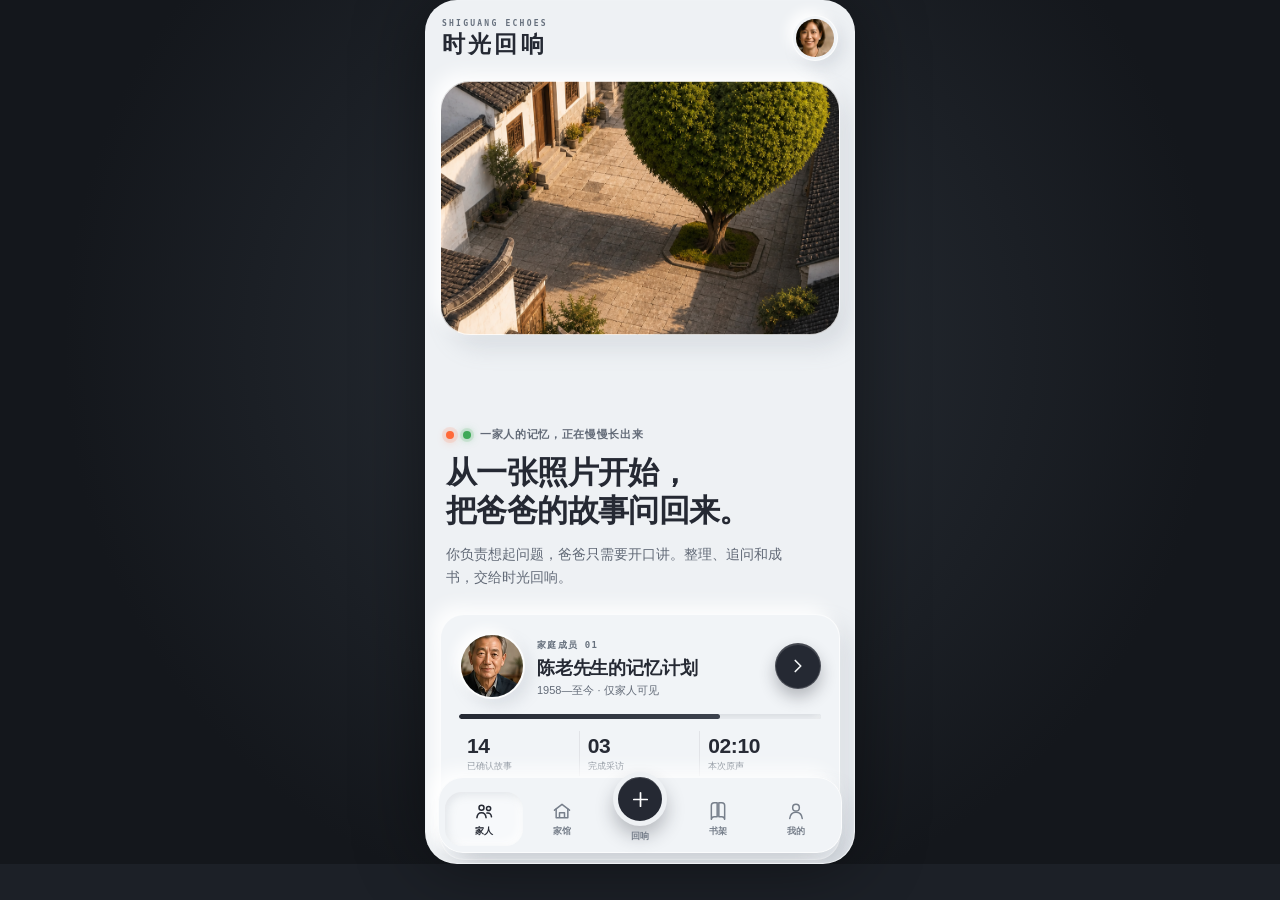
==== commit 6744d73e: "feat: refine memory hall reveal experience" ====
--- a/index.html
+++ b/index.html
@@ -46,7 +46,7 @@
           <small>SHIGUANG ECHOES</small>
           <strong>时光回响</strong>
         </div>
-        <button class="avatar-button" data-go="s-me" aria-label="打开我的页面"><img src="assets/people/daughter.jpg" alt="小林"></button>
+        <button class="avatar-button" data-go="s-me" aria-label="打开我的页面"><img src="assets/people/daughter.jpg" alt="小陈"></button>
       </header>
       <div class="family-hero">
         <div class="hero-kicker"><span class="led led--green"></span>一家人的记忆，正在慢慢长出来</div>
@@ -69,7 +69,7 @@
         <div class="section-heading"><div><span>本周的一问</span><h2>一张照片，等爸爸开口</h2></div><span class="status-pill status-pill--warm">待发送</span></div>
         <button class="story-row" data-go="s-create">
           <img src="assets/story/wenrufang-1978.webp" alt="文儒坊门洞旁的陈老先生，用户提供的演示照片">
-          <span><b id="familyQuestionText">站在文儒坊门洞旁边的人，是您吗？</b><small>小林准备发起采访</small></span>
+          <span><b id="familyQuestionText">站在文儒坊门洞旁边的人，是您吗？</b><small>小陈准备发起采访</small></span>
           <svg class="icon"><use href="#i-chev"/></svg>
         </button>
       </section>
@@ -149,7 +149,7 @@
       <div class="create-step" data-create-step="2">
         <div class="step-intro"><span>第三步</span><h1>看看爸爸将收到什么</h1><p>他只会看到照片、你的问题和一个开始按钮。</p></div>
         <div class="invite-preview-card">
-          <div class="invite-preview-card__sender"><img src="assets/people/daughter.jpg" alt="小林"><span><small>您的女儿 · 小林</small><b>想请您聊聊这张旧照片</b></span></div>
+          <div class="invite-preview-card__sender"><img src="assets/people/daughter.jpg" alt="小陈"><span><small>您的女儿 · 小陈</small><b>想请您聊聊这张旧照片</b></span></div>
           <img class="invite-preview-card__photo" src="assets/story/wenrufang-1978.webp" alt="文儒坊门洞旧照，用户提供的演示照片">
           <blockquote id="inviteQuestion">“您先看看，站在文儒坊门洞旁边的这个人，是您吗？”</blockquote>
           <div class="privacy-line"><svg class="icon"><use href="#i-lock"/></svg>只有您同意的家人可以看见</div>
@@ -187,8 +187,8 @@
     <section class="screen elder-screen elder-invite" id="s-elder-invite" data-shell="elder" aria-labelledby="elder-invite-title">
       <header class="elder-topbar"><span class="wechat-mark">家人采访</span><span><svg class="icon"><use href="#i-lock"/></svg>仅家人可见</span></header>
       <div class="elder-sender">
-        <img src="assets/people/daughter.jpg" alt="小林">
-        <div><small>您的女儿 · 小林</small><h1 id="elder-invite-title">爸，想请您聊聊往事</h1></div>
+        <img src="assets/people/daughter.jpg" alt="小陈">
+        <div><small>您的女儿 · 小陈</small><h1 id="elder-invite-title">爸，想请您聊聊往事</h1></div>
       </div>
       <article class="elder-photo-card">
         <img src="assets/story/wenrufang-1978.webp" alt="文儒坊门洞旁的陈老先生，用户提供的演示照片">
@@ -206,7 +206,7 @@
     <section class="screen elder-screen" id="s-elder-home" data-shell="elder" aria-labelledby="elder-home-title">
       <header class="elder-topbar"><button class="icon-button" data-go="s-family" aria-label="退出长辈演示"><svg class="icon"><use href="#i-x"/></svg></button><span><svg class="icon"><use href="#i-lock"/></svg>陈老先生的私人空间</span></header>
       <div class="elder-home-hello"><div class="portrait portrait--xl"><img src="assets/people/dad.jpg" alt="陈老先生"></div><small>下午好</small><h1 id="elder-home-title">陈老先生</h1><p>今天只需要做一件事。</p></div>
-      <button class="elder-task-card" data-go="s-elder-invite"><span class="task-number">1</span><span><small>女儿小林发来的问题</small><b>看看文儒坊这张照片</b><em>预计 3 分钟</em></span><svg class="icon"><use href="#i-chev"/></svg></button>
+      <button class="elder-task-card" data-go="s-elder-invite"><span class="task-number">1</span><span><small>女儿小陈发来的问题</small><b>看看文儒坊这张照片</b><em>预计 3 分钟</em></span><svg class="icon"><use href="#i-chev"/></svg></button>
       <div class="elder-home-grid"><button data-go="s-interview"><svg class="icon"><use href="#i-mic"/></svg><span><b>继续讲述</b><small>上次停在这里</small></span></button><button data-go="s-home"><svg class="icon"><use href="#i-home"/></svg><span><b>进入家馆</b><small>看看留下的故事</small></span></button></div>
     </section>
 
@@ -243,7 +243,7 @@
       </header>
       <article class="story-proof">
         <div class="story-proof__photo"><img src="assets/story/wenrufang-1978.webp" alt="文儒坊门洞旧照，用户提供的演示照片"><span>1978 年 · 文儒坊</span></div>
-        <div class="story-proof__head"><span>AI 整理稿 · 等待本人确认</span><h1 id="confirm-title">门洞后面，就是家</h1><p>讲述者：陈老先生 · 发起人：女儿小林</p><span class="status-pill status-pill--info" id="confirmStateBadge" style="display:inline-block;margin-top:8px">已录制 0/8 轮 · 演示直入</span></div>
+        <div class="story-proof__head"><span>AI 整理稿 · 等待本人确认</span><h1 id="confirm-title">门洞后面，就是家</h1><p>讲述者：陈老先生 · 发起人：女儿小陈</p><span class="status-pill status-pill--info" id="confirmStateBadge" style="display:inline-block;margin-top:8px">已录制 0/8 轮 · 演示直入</span></div>
         <div class="story-proof__copy">
           <p>照片里，陈老先生大约五十岁。女儿临去外地读书前，特意借来相机，请父亲站在文儒坊门口留下一张照片。</p>
           <p>这道门不是一处景点，而是每天生活的路径：早晨买菜、上班，送女儿到巷口；晚上远远看见“文儒坊”三个字，心里就知道到家了。</p>
@@ -260,16 +260,22 @@
     </section>
 
     <section class="screen reveal-screen" id="s-confirmed" data-shell="elder" aria-labelledby="confirmed-title">
-      <div class="reveal-light"></div>
-      <div class="reveal-copy"><small>MEMORY CONFIRMED</small><h1 id="confirmed-title">这段声音，<br>已经有了归处。</h1><p>《门洞后面，就是家》已收入陈老先生的记忆馆。</p></div>
-      <div class="reveal-object">
-        <div class="cassette-3d"><span>陈老先生 · 文儒坊</span><b>1978</b><i></i><i></i></div>
-        <div class="book-page-added"><span>记忆馆</span><b>+ 1 段</b></div>
-      </div>
-      <div class="reveal-list"><span><svg class="icon"><use href="#i-check"/></svg>照片墙亮起一格</span><span><svg class="icon"><use href="#i-check"/></svg>房间里多了一盘磁带</span><span><svg class="icon"><use href="#i-check"/></svg>这段声音已收入人生之书</span></div>
+      <div class="reveal-copy">
+        <span class="reveal-confirm-mark" aria-hidden="true"><svg class="icon"><use href="#i-check"/></svg></span>
+        <h1 id="confirmed-title">这段声音，<br>已经有了归处。</h1>
+        <p>《门洞后面，就是家》已收入陈老先生的记忆馆。</p>
+      </div>
+      <figure class="reveal-archive-visual" aria-label="1978 年文儒坊旧照与声音归档轨迹">
+        <img src="assets/reveal/memory-archive-wave.jpg" alt="1978 年文儒坊旧照与橙色声音波形">
+      </figure>
+      <ol class="reveal-list" aria-label="记忆归档结果">
+        <li><span class="reveal-list__node" aria-hidden="true"><svg class="icon"><use href="#i-photo"/></svg></span><b>照片墙亮起一格</b></li>
+        <li><span class="reveal-list__node" aria-hidden="true"><svg class="icon"><use href="#i-volume"/></svg></span><b>记忆馆新增一段原声</b></li>
+        <li><span class="reveal-list__node" aria-hidden="true"><svg class="icon"><use href="#i-book"/></svg></span><b>这段声音已收入人生之书</b></li>
+      </ol>
       <div class="sticky-action sticky-action--stack sticky-action--dark">
         <button class="primary-button primary-button--gold primary-button--wide" data-go="s-home"><svg class="icon"><use href="#i-door"/></svg>去家馆看看</button>
-        <button class="text-button text-button--light" data-go="s-family">回到小林的页面</button>
+        <button class="text-button text-button--light" data-go="s-family">回到小陈的页面</button>
       </div>
     </section>
 
@@ -294,7 +300,7 @@
               <div><small>1978 · 文儒坊 · 陈老先生原声</small><b>门洞后面，就是家</b><span id="roomSubtitle">“是我。那时候大概五十岁……”</span></div>
               <button class="icon-button icon-button--dark" data-audio-toggle aria-label="播放陈老先生原声"><svg class="icon"><use href="#i-play"/></svg></button>
             </div>
-            <div class="room-actions"><button class="room-book-link" data-go="s-book"><svg class="icon"><use href="#i-book"/></svg><span><b>翻开人生之书</b><small>新增了文儒坊章节</small></span></button><button class="room-gallery-cta" data-go="s-gallery"><svg class="icon"><use href="#i-door"/></svg><span><b>走进记忆长廊</b><small>沿着 14 段回忆与城市照片墙走到书架</small></span><svg class="icon"><use href="#i-chev"/></svg></button></div>
+            <div class="room-actions"><button class="room-book-link" data-go="s-book"><svg class="icon"><use href="#i-book"/></svg><span><b>翻开人生之书</b><small>新增了文儒坊章节</small></span></button><button class="room-gallery-cta" data-go="s-gallery"><svg class="icon"><use href="#i-door"/></svg><span><b>走进记忆长廊</b><small>沿着 14 段回忆走到书架</small></span><svg class="icon"><use href="#i-chev"/></svg></button></div>
           </div>
         </div>
       </div>
@@ -308,13 +314,13 @@
         <div class="hud">
           <div class="hud__top">
             <button class="icon-button icon-button--dark" data-go="s-home" aria-label="返回陈家院落"><svg class="icon"><use href="#i-back"/></svg></button>
-            <div class="hud__brand hud__brand--title" style="flex:1">陈老先生的记忆馆<small>14 段已确认 · 穿过城市照片墙走向人生之书</small></div>
+            <div class="hud__brand hud__brand--title" style="flex:1">陈老先生的记忆馆<small>走过 14 段已确认的回忆，抵达人生之书</small></div>
             <div class="portrait portrait--sm portrait--dark"><img src="assets/people/dad.jpg" alt="陈老先生"></div>
           </div>
-          <div class="hud__chip"><span class="read">14</span><span class="dim">段已确认</span><i></i><span class="read">15</span><span class="dim">张城市照片</span><i></i><span class="dim">仅家人可见</span></div>
+          <div class="hud__chip"><span class="read">14</span><span class="dim">段已确认</span><i></i><span class="dim">仅家人可见</span></div>
           <div class="hud__hint"><svg class="icon chev"><use href="#i-up"/></svg>向上滑动 · 走过每一段回忆</div>
           <div class="hud__arrival">
-            <div class="shelf-arrival"><span>长廊尽头</span><b>陈老先生的人生之书</b><small>已经收录 14 段本人确认的记忆与 15 张城市照片</small></div>
+            <div class="shelf-arrival"><span>长廊尽头</span><b>陈老先生的人生之书</b><small>已经收录 14 段本人确认的记忆</small></div>
             <button class="primary-button primary-button--gold primary-button--wide" data-go="s-book"><svg class="icon"><use href="#i-book"/></svg>从书架取下这本书</button>
           </div>
         </div>
@@ -324,7 +330,7 @@
 
     <section class="screen book-screen" id="s-book" data-shell="immersive" aria-labelledby="book-title">
       <header class="book-topbar">
-        <button class="icon-button icon-button--dark" data-go="s-gallery" aria-label="放回书架"><svg class="icon"><use href="#i-back"/></svg></button>
+        <button class="icon-button icon-button--dark" data-go="s-home" aria-label="返回家馆"><svg class="icon"><use href="#i-back"/></svg></button>
         <div><small>陈老先生的人生之书</small><strong id="book-title">沿着门洞，回到家</strong></div>
         <button class="icon-button icon-button--dark" data-go="s-book-customize" aria-label="预览实体书"><svg class="icon"><use href="#i-box"/></svg></button>
       </header>
@@ -402,7 +408,7 @@
       <header class="topbar"><div class="topbar-title"><small>一家人的生命档案</small><strong id="bookshelf-title">书架</strong></div><button class="icon-button is-coming" data-toast="搜索将在正式版开放" aria-label="更多"><svg class="icon"><use href="#i-more"/></svg></button></header>
       <div class="shelf-hero"><span>FAMILY LIBRARY</span><h1>每个人，都值得有一本自己的书。</h1><p>故事经过本人确认，才能进入书架。</p></div>
       <div class="wood-shelf">
-        <button class="shelf-book is-ready" data-go="s-book"><i></i><span><b>陈老先生<br>的人生故事</b><small>14 段记忆 · 15 张城市照片</small></span></button>
+        <button class="shelf-book is-ready" data-go="s-book"><i></i><span><b>陈老先生<br>的人生故事</b><small>14 段已确认记忆</small></span></button>
         <button class="shelf-book is-empty" data-toast="妈妈的记忆计划尚未开始"><i></i><span><b>妈妈的<br>人生之书</b><small>尚未开始</small></span></button>
         <button class="shelf-book is-empty" data-toast="奶奶的记忆计划尚未开始"><i></i><span><b>奶奶的<br>人生之书</b><small>尚未开始</small></span></button>
       </div>
@@ -412,7 +418,7 @@
 
     <section class="screen paper-screen" id="s-me" data-shell="family" aria-labelledby="me-title">
       <header class="topbar"><div class="topbar-title"><small>账户与家庭权限</small><strong id="me-title">我的</strong></div></header>
-      <div class="me-card"><img src="assets/people/daughter.jpg" alt="小林"><div><small>记录发起人</small><h1>小林</h1><p>陈家记忆馆管理员</p></div><button class="icon-button is-coming" data-toast="个人资料将在正式版开放"><svg class="icon"><use href="#i-chev"/></svg></button></div>
+      <div class="me-card"><img src="assets/people/daughter.jpg" alt="小陈"><div><small>记录发起人</small><h1>小陈</h1><p>陈家记忆馆管理员</p></div><button class="icon-button is-coming" data-toast="个人资料将在正式版开放"><svg class="icon"><use href="#i-chev"/></svg></button></div>
       <div class="privacy-summary" role="group" aria-label="家庭隐私状态"><svg class="icon"><use href="#i-lock"/></svg><div><span>家庭隐私状态</span><b id="privacyScopeLabel">仅 4 位受邀家人可见</b><small>陈老先生可以随时撤回或修改授权。</small></div><button class="icon-button" id="privacyScopeToggle" aria-pressed="true" aria-label="切换记忆可见范围"><i aria-hidden="true"></i></button></div>
       <div class="settings-list"><button class="is-coming" data-toast="已进入邀请管理（演示）"><span><svg class="icon"><use href="#i-people"/></svg>家庭成员与邀请</span><svg class="icon"><use href="#i-chev"/></svg></button><button class="is-coming" data-toast="已进入导出中心（演示）"><span><svg class="icon"><use href="#i-book"/></svg>故事导出与备份</span><svg class="icon"><use href="#i-chev"/></svg></button><button data-go="s-book-customize"><span><svg class="icon"><use href="#i-box"/></svg>实体书方案与订单</span><svg class="icon"><use href="#i-chev"/></svg></button><button class="is-coming" data-toast="隐私说明将在正式版展开"><span><svg class="icon"><use href="#i-lock"/></svg>隐私与授权记录</span><svg class="icon"><use href="#i-chev"/></svg></button></div>
       <div class="screen-bottom-space"></div>
--- a/styles.css
+++ b/styles.css
@@ -160,13 +160,12 @@
 .proof-audio{display:flex;align-items:center;width:100%;min-height:66px;padding:10px 12px;border:1px solid rgba(255,255,255,.8);border-radius:15px;text-align:left;background:var(--surface-strong);color:var(--ink);box-shadow:var(--shadow-soft);cursor:pointer}.proof-audio>.icon{width:28px;height:28px;margin-right:11px;color:var(--accent)}.proof-audio span{min-width:0;flex:1}.proof-audio b,.proof-audio small{display:block}.proof-audio b{font-size:13px}.proof-audio small{margin-top:4px;font-size:9px;color:var(--ink-faint)}.proof-audio em{font:500 10px/1 var(--font-read);font-style:normal;color:var(--ink-soft)}.proof-source{display:flex;align-items:center;gap:10px;margin-top:10px;padding:11px;border-radius:var(--radius-sm);color:#2e4a35;background:var(--green-soft)}.proof-source>.icon{width:21px;height:21px}.proof-source b,.proof-source small{display:block}.proof-source b{font-size:12px}.proof-source small{margin-top:3px;font-size:9px;color:#55745e}
 
 /* ---- 确认后显影 ---- */
-.reveal-screen{overflow:hidden;color:var(--ink);background:radial-gradient(circle at 50% 30%,rgba(255,105,56,.07),transparent 42%),var(--canvas)}
-.reveal-screen::after{content:"";position:absolute;inset:0;pointer-events:none;background:repeating-linear-gradient(90deg,rgba(37,41,51,.014) 0 1px,transparent 1px 4px)}
-.reveal-light{position:absolute;left:50%;top:220px;width:250px;height:350px;transform:translateX(-50%);background:conic-gradient(from 205deg at 50% 0,transparent,rgba(255,105,56,.16),transparent 30%);filter:blur(9px);animation:light-rise 1.6s ease both}@keyframes light-rise{from{opacity:0;transform:translateX(-50%) scale(.6)}to{opacity:1;transform:translateX(-50%)}}
-.reveal-copy{position:relative;z-index:2;padding:calc(env(safe-area-inset-top) + 42px) 24px 0;text-align:center}.reveal-copy small{font:600 9px/1 var(--font-read);letter-spacing:.3em;color:var(--accent-ink)}.reveal-copy h1{margin:12px 0 9px;font:800 31px/1.35 var(--font-brand);letter-spacing:-.02em}.reveal-copy p{margin:0;font-size:12px;line-height:1.7;color:var(--ink-soft)}
-.reveal-object{position:relative;z-index:2;height:270px;margin-top:12px;perspective:800px}.cassette-3d{position:absolute;left:50%;top:48px;width:242px;height:150px;transform:translateX(-50%) rotateX(62deg) rotateZ(-7deg);border:8px solid #fff;border-radius:13px;color:var(--ink);background:linear-gradient(160deg,#fdfefe,#e4e9ef);box-shadow:0 34px 38px rgba(37,41,51,.28),var(--shadow-inset);animation:cassette-land 1s .25s cubic-bezier(.18,.8,.25,1.15) both}.cassette-3d::before{content:"";position:absolute;left:27px;right:27px;top:43px;height:52px;border:3px solid #cfd6dd;border-radius:8px;background:#fff}.cassette-3d i{position:absolute;top:57px;width:28px;height:28px;border:7px dotted #9aa3af;border-radius:50%;background:#fff}.cassette-3d i:nth-of-type(1){left:50px}.cassette-3d i:nth-of-type(2){right:50px}.cassette-3d span{position:absolute;left:18px;top:14px;font:700 10px/1 var(--font-read);letter-spacing:.08em;color:var(--ink-soft)}.cassette-3d b{position:absolute;right:18px;bottom:13px;font:800 16px/1 var(--font-brand)}@keyframes cassette-land{from{opacity:0;transform:translateX(-50%) translateY(-130px) rotateX(62deg) rotateZ(-15deg)}to{opacity:1;transform:translateX(-50%) rotateX(62deg) rotateZ(-7deg)}}
-.book-page-added{position:absolute;right:32px;bottom:19px;width:112px;height:76px;padding:13px;transform:rotate(7deg);color:var(--ink);background:#fff;border-radius:3px;box-shadow:var(--shadow-soft)}.book-page-added::before{content:"";position:absolute;left:7px;top:0;bottom:0;border-left:1px dashed #cfd6dd}.book-page-added span,.book-page-added b{display:block;margin-left:6px}.book-page-added span{font-size:9px;color:var(--ink-faint)}.book-page-added b{margin-top:12px;font:800 18px/1 var(--font-brand)}
-.reveal-list{position:relative;z-index:2;display:grid;gap:8px;margin:0 32px 20px}.reveal-list span{display:flex;align-items:center;gap:9px;padding:10px 13px;border:1px solid rgba(255,255,255,.76);border-radius:12px;background:var(--surface);box-shadow:var(--shadow-soft);font-size:11px;color:var(--ink)}.reveal-list .icon{width:17px;color:var(--accent)}
+.reveal-screen{overflow-x:hidden;overflow-y:auto;color:var(--ink);background:#eef1f4}
+.reveal-copy{position:relative;z-index:2;padding:calc(env(safe-area-inset-top) + 28px) 22px 0;text-align:center}.reveal-confirm-mark{display:grid;place-items:center;width:48px;height:48px;margin:0 auto 16px;border:2px solid rgba(255,105,56,.78);border-radius:50%;color:var(--accent);animation:reveal-mark-in .5s cubic-bezier(.2,.8,.2,1) both}.reveal-confirm-mark .icon{width:27px;height:27px;stroke-width:2}.reveal-copy h1{margin:0 0 9px;font:750 30px/1.3 var(--font-brand);letter-spacing:-.025em}.reveal-copy p{margin:0;font-size:13px;line-height:1.65;color:var(--ink-soft)}
+.reveal-archive-visual{position:relative;z-index:1;width:116%;margin:2px 0 0 -8%;animation:reveal-visual-in .75s .12s ease both}.reveal-archive-visual img{width:100%;height:auto}
+.reveal-list{position:relative;z-index:2;display:grid;gap:6px;margin:18px 14px 18px calc(46.7% - 20px);padding:0;list-style:none}.reveal-list::before{content:"";position:absolute;left:19px;top:-24px;width:1px;height:25px;background:rgba(255,105,56,.5)}.reveal-list li{position:relative;display:grid;grid-template-columns:40px minmax(0,1fr);align-items:center;gap:10px;min-height:46px}.reveal-list li:not(:last-child)::after{content:"";position:absolute;left:19px;top:39px;bottom:-7px;width:1px;background:rgba(255,105,56,.5)}.reveal-list__node{position:relative;z-index:1;display:grid;place-items:center;width:40px;height:40px;border:1px solid rgba(255,105,56,.7);border-radius:50%;color:var(--accent);background:#eef1f4}.reveal-list__node .icon{width:19px;height:19px;stroke-width:1.7}.reveal-list b{font-size:13px;font-weight:650;line-height:1.4;color:var(--ink)}
+.reveal-screen>.sticky-action{margin-top:auto;padding-top:18px;background:rgba(238,241,244,.96);border-top:1px solid rgba(37,41,51,.06);backdrop-filter:blur(12px);-webkit-backdrop-filter:blur(12px)}.reveal-screen .primary-button--gold{border-radius:16px;box-shadow:none}.reveal-screen .text-button--light{color:var(--ink-soft)}
+@keyframes reveal-mark-in{from{opacity:0;transform:scale(.72)}to{opacity:1;transform:none}}@keyframes reveal-visual-in{from{opacity:0;transform:translateY(12px)}to{opacity:1;transform:none}}
 
 /* ---- 360° 家馆（照片层不变，仅换浅色玻璃 chrome） ---- */
 .screen--3d{padding:0;overflow-x:hidden;background:#10141a}.room{position:sticky;top:0;height:100%;overflow:hidden;background:#141920}.room>canvas{position:absolute;inset:0;width:100%;height:100%}.glboot{position:absolute;z-index:12;left:50%;top:50%;display:flex;align-items:center;gap:10px;transform:translate(-50%,-50%);padding:13px 16px;border:1px solid rgba(255,255,255,.76);border-radius:14px;color:var(--ink);background:rgba(246,248,250,.92);font-size:11px;box-shadow:var(--shadow-soft)}.glboot--err{width:280px}.hall__spacer{height:2200px}
@@ -248,7 +247,7 @@
 @media(min-width:431px){body{display:grid;place-items:center;background:radial-gradient(circle at 50% 40%,#2a3038,#14171c 70%)}.app{height:min(932px,96dvh);min-height:720px;border:1px solid rgba(255,255,255,.08);border-radius:32px}}
 @media(max-width:375px){.family-hero h1{font-size:28px}.book-stage{transform:scale(.91);transform-origin:50% 0;height:565px}.book-controls{bottom:calc(env(safe-area-inset-bottom) + 38px)}.customizer-stage{height:350px}.elder-photo-card img{height:230px}}
 @media(orientation:landscape) and (max-height:600px){.app{max-width:none;height:100dvh;border-radius:0}.family-hero{padding-top:calc(env(safe-area-inset-top) + 60px)}.book-stage{height:460px}.single-book{top:8px;transform:translateX(-50%) scale(.82);transform-origin:top}.book-controls{left:auto;width:360px}}
-@media(prefers-reduced-motion:reduce){*,*::before,*::after{scroll-behavior:auto!important;animation-duration:.001ms!important;animation-iteration-count:1!important;transition-duration:.001ms!important}.book-leaf.is-turn-out{display:none}.book-leaf.is-turn-in{display:block}.reveal-light{opacity:1}.waveform i{animation:none!important}:where(button,textarea,input){transform:none!important}:where(button).is-rebounding{animation:none!important}}
+@media(prefers-reduced-motion:reduce){*,*::before,*::after{scroll-behavior:auto!important;animation-duration:.001ms!important;animation-iteration-count:1!important;transition-duration:.001ms!important}.book-leaf.is-turn-out{display:none}.book-leaf.is-turn-in{display:block}.waveform i{animation:none!important}:where(button,textarea,input){transform:none!important}:where(button).is-rebounding{animation:none!important}}
 .suggestion-chips button,.customizer-tabs button,.view-switch button,.save-design{min-height:44px}
 #roomSubtitle{display:-webkit-box;overflow:hidden;-webkit-box-orient:vertical;-webkit-line-clamp:1;line-height:1.35}
 
@@ -292,14 +291,4 @@
 .chapter-heading{margin-top:65px}.chapter-heading>span{font:600 8px/1 var(--font-read);letter-spacing:.24em;color:#47709a}.chapter-heading h2{margin:10px 0;font-size:27px}.chapter-heading p{color:#5b7895;font-size:11px}.chapter-landscape{position:absolute;left:0;right:0;bottom:45px;height:220px;overflow:hidden;background:linear-gradient(180deg,transparent,#edf0ef)}.chapter-landscape i{position:absolute;bottom:-20px;border-radius:50% 50% 0 0;background:#173f70}.chapter-landscape i:nth-child(1){left:-35px;width:180px;height:105px;transform:rotate(10deg)}.chapter-landscape i:nth-child(2){left:92px;width:230px;height:145px;opacity:.82}.chapter-landscape i:nth-child(3){right:-58px;width:170px;height:94px;opacity:.66}.chapter-landscape span{position:absolute;left:47px;bottom:55px;width:115px;height:54px;background:linear-gradient(145deg,transparent 40%,#f3efe6 41% 50%,transparent 51%),repeating-linear-gradient(90deg,#f3efe6 0 4px,transparent 4px 13px)}
 .editorial-photo-leaf .page-photo{height:225px}.editorial-photo-leaf .page-photo img{filter:grayscale(.85) sepia(.08) contrast(1.08)}.archive-grid{display:grid;grid-template-columns:1.2fr .8fr;gap:10px;margin-top:16px}.archive-grid figure{margin:0}.archive-grid img{width:100%;height:220px;object-fit:cover;filter:grayscale(1) contrast(1.12)}.archive-grid figure:nth-child(2) img{object-position:68% center}.archive-grid figcaption{margin-top:6px;color:#527494;font-size:8px;line-height:1.4}.archive-note{margin-top:16px!important;padding-top:12px;border-top:1px solid rgba(23,63,112,.18);font-size:11px!important;color:#496c8e}.swatch--blueprint{background:radial-gradient(circle at 28% 70%,#173f70 0 5px,transparent 6px),repeating-radial-gradient(circle at 65% 55%,#173f70 0 2px,transparent 3px 9px),#f1ece2}
 
-/* ---- 记忆长廊 · 城市照片墙（浅色牌匾版） ---- */
-.wallgate{width:400px;height:120px;display:flex;flex-direction:column;justify-content:center;gap:6px;padding:0 34px;text-align:center;background:linear-gradient(180deg,rgba(246,248,250,.97),rgba(233,238,243,.99));box-shadow:inset 0 0 0 1px rgba(255,255,255,.8),inset 0 -14px 24px rgba(132,141,154,.16),0 18px 30px rgba(0,0,0,.45)}
-.wallgate span{font:600 8px/1 var(--font-read);letter-spacing:.24em;color:var(--ink-faint)}
-.wallgate b{font:800 26px/1.2 var(--font-brand);color:var(--ink);letter-spacing:.1em}
-.wallgate small{font-size:10px;color:var(--ink-soft)}
-.lb--city{width:132px;height:126px}
-.lb--city .lb__face{inset:0 0 22px;border-width:4px}
-.lb--city .lb__city-tag{position:absolute;left:6px;top:6px;padding:3px 6px;border-radius:3px;background:rgba(21,24,29,.72);color:#fff;font:600 7px/1 var(--font-read);letter-spacing:.08em;font-style:normal}
-.lb--city .lb__base{top:104px;height:22px}
-.lb--city .lb__cap{top:107px;height:16px;line-height:16px;font-size:8px}
 #detailAudio.is-playing>.icon{color:var(--accent)}
--- a/panorama.css
+++ b/panorama.css
@@ -112,11 +112,6 @@
 .pano-hotspot__text{min-width:0;font-size:13px;font-weight:650;line-height:1.2;white-space:nowrap}
 .pano-hotspot__text small{display:block;margin-top:2px;font-size:10px;font-weight:450;color:var(--ink-soft)}
 
-.pano-quality{
-  position:absolute;right:16px;top:143px;z-index:8;padding:5px 8px;border-radius:8px;color:var(--ink-soft);
-  background:rgba(246,248,250,.86);border:1px solid rgba(255,255,255,.7);font:500 9px/1 var(--font-read);letter-spacing:.12em;pointer-events:none
-}
-
 .pano-overview-trigger,.pano-intro-skip{
   position:absolute;z-index:9;min-height:44px;border:1px solid rgba(255,255,255,.76);color:var(--ink);cursor:pointer;
   background:rgba(246,248,250,.9);box-shadow:-4px -4px 10px rgba(255,255,255,.55),6px 8px 18px rgba(37,41,51,.2);
@@ -170,7 +165,6 @@
   .pano-hotspot{max-width:164px;padding:6px 9px 6px 7px}
   .pano-hotspot__text{font-size:12px}
   .pano-progress{top:139px}
-  .pano-quality{top:145px}
   .pano-look-controls{bottom:148px}
   .pano-overview-trigger{bottom:151px}
 }
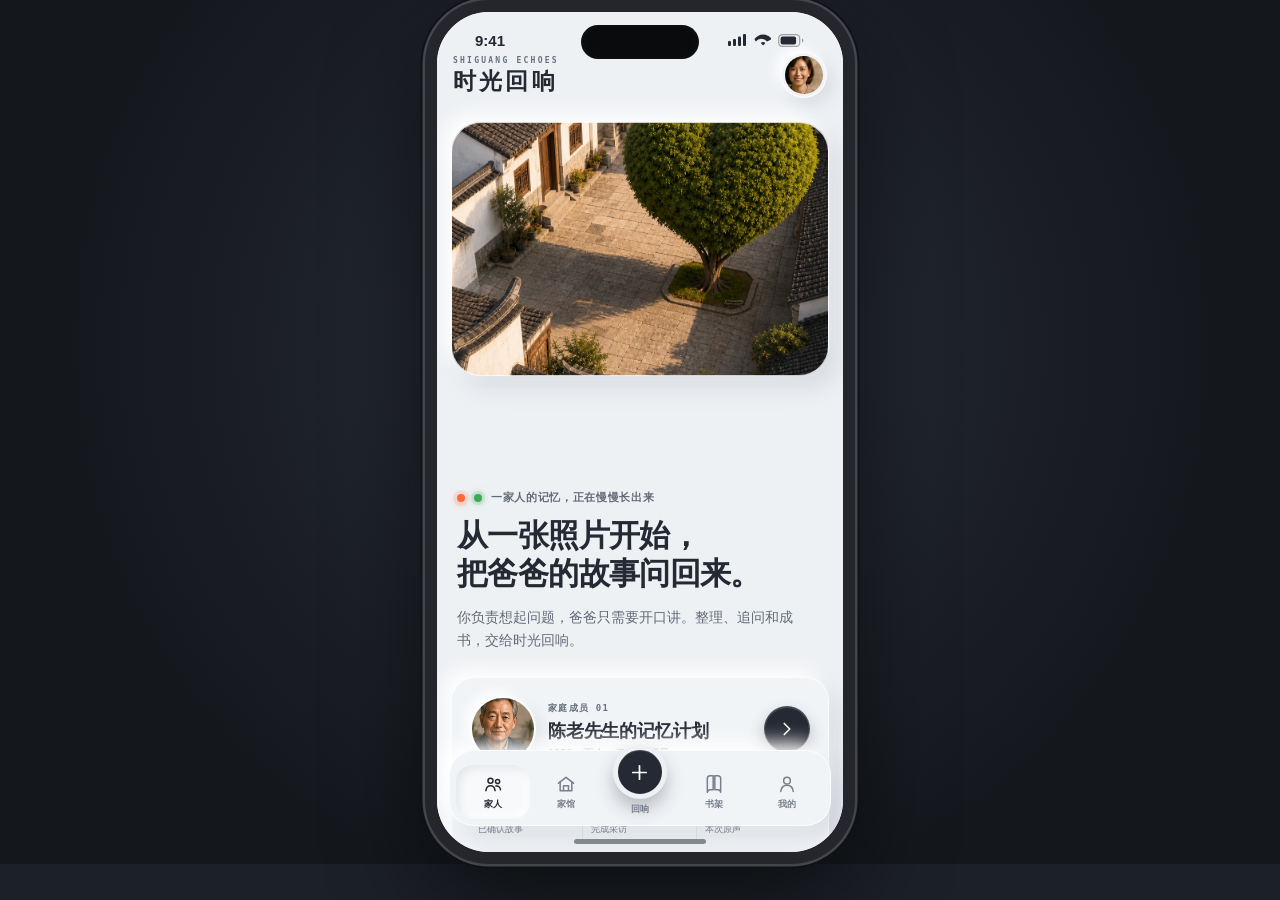
==== commit bc1256a3: "feat: iPhone device chrome (titanium frame, Dynamic Island, status bar, side keys, home bar) on wide" ====
--- a/index.html
+++ b/index.html
@@ -6,8 +6,8 @@
   <meta name="theme-color" content="#17110b">
   <meta name="description" content="时光回响路演 H5：家人发起采访，让长辈的亲口讲述进入 3D 家庭记忆馆并汇集为人生之书。">
   <title>时光回响 · 家庭记忆馆</title>
-  <link rel="stylesheet" href="styles.css?v=3.0.16">
-  <link rel="stylesheet" href="panorama.css?v=3.0.16">
+  <link rel="stylesheet" href="styles.css?v=3.0.17">
+  <link rel="stylesheet" href="panorama.css?v=3.0.17">
 </head>
 <body data-shell="family">
   <svg class="svg-sprite" aria-hidden="true">
@@ -40,6 +40,11 @@
   </svg>
 
   <div class="app" id="app">
+    <div class="device-chrome" aria-hidden="true">
+      <div class="device-statusbar"><span class="device-time">9:41</span><i class="device-island"></i><span class="device-status-icons"><svg width="19" height="12" viewBox="0 0 19 12"><rect x="0" y="7" width="3" height="5" rx="1" fill="currentColor"/><rect x="5" y="5" width="3" height="7" rx="1" fill="currentColor"/><rect x="10" y="2.5" width="3" height="9.5" rx="1" fill="currentColor"/><rect x="15" y="0" width="3" height="12" rx="1" fill="currentColor"/></svg><svg width="17" height="12" viewBox="0 0 17 12"><path d="M8.5 11.2 6.2 8.9a3.4 3.4 0 0 1 4.6 0Zm4-4a7.4 7.4 0 0 0-11.4 0L-.1 4.9a10.4 10.4 0 0 1 17.2 0Z" transform="translate(.6 .2)" fill="currentColor"/></svg><svg width="27" height="13" viewBox="0 0 27 13"><rect x="0.7" y="0.7" width="21" height="11.6" rx="3.6" fill="none" stroke="currentColor" stroke-opacity=".4" stroke-width="1.2"/><rect x="2.6" y="2.6" width="15.5" height="7.8" rx="2" fill="currentColor"/><path d="M24 4.4v4.2a2.3 2.3 0 0 0 0-4.2Z" fill="currentColor" fill-opacity=".45"/></svg></span></div>
+      <i class="device-homebar"></i>
+      <i class="device-btn device-btn--action"></i><i class="device-btn device-btn--volup"></i><i class="device-btn device-btn--voldown"></i><i class="device-btn device-btn--power"></i>
+    </div>
     <section class="screen is-active family-home" id="s-family" data-shell="family" aria-labelledby="family-title">
       <header class="topbar topbar--transparent">
         <div class="brand-lockup">
@@ -443,7 +448,7 @@
   </div>
 
   <script src="vendor/three.min.js"></script>
-  <script src="app.js?v=3.0.16"></script>
-  <script src="panorama.js?v=3.0.16"></script>
+  <script src="app.js?v=3.0.17"></script>
+  <script src="panorama.js?v=3.0.17"></script>
 </body>
 </html>
--- a/styles.css
+++ b/styles.css
@@ -24,6 +24,7 @@
   --motion-feedback-duration:120ms;--motion-press-duration:90ms;
   --motion-press-depth:3px;--motion-press-scale:.95;--motion-rebound-duration:280ms;
   --motion-ease-out:cubic-bezier(.23,1,.32,1);
+  --sat:var(--sat);--sab:var(--sab);
 }
 *{box-sizing:border-box}
 html,body{margin:0;min-height:100%;background:#1c2027;color:var(--ink);font-family:var(--font-body);-webkit-font-smoothing:antialiased}
@@ -42,7 +43,7 @@
 @keyframes screen-in{from{opacity:0;transform:translateY(7px)}to{opacity:1;transform:none}}
 .screen-bottom-space{height:calc(var(--dock-h) + 32px)}
 .paper-screen{background:radial-gradient(circle at 12% 6%,rgba(255,255,255,.9),transparent 30%),var(--canvas)}
-.topbar{position:sticky;z-index:18;top:0;display:flex;align-items:center;min-height:74px;padding:calc(env(safe-area-inset-top) + 10px) 16px 10px;gap:12px;background:rgba(238,241,244,.92);border-bottom:1px solid var(--line);backdrop-filter:blur(18px);-webkit-backdrop-filter:blur(18px)}
+.topbar{position:sticky;z-index:18;top:0;display:flex;align-items:center;min-height:74px;padding:calc(var(--sat) + 10px) 16px 10px;gap:12px;background:rgba(238,241,244,.92);border-bottom:1px solid var(--line);backdrop-filter:blur(18px);-webkit-backdrop-filter:blur(18px)}
 .topbar--transparent{position:relative;background:transparent;border:0;backdrop-filter:none;-webkit-backdrop-filter:none}
 .topbar-title{min-width:0;flex:1}
 .topbar-title small,.topbar-title strong{display:block}
@@ -69,9 +70,9 @@
 
 /* ---- 家人首页 ---- */
 .family-home{color:var(--ink);background:var(--canvas)}
-.family-home::before{content:"";position:absolute;left:14px;right:14px;top:calc(env(safe-area-inset-top) + 80px);height:252px;border:1px solid rgba(255,255,255,.76);border-radius:var(--radius-xl);background:url("assets/hero/courtyard-overlook.png") center/cover no-repeat;box-shadow:var(--shadow)}
+.family-home::before{content:"";position:absolute;left:14px;right:14px;top:calc(var(--sat) + 80px);height:252px;border:1px solid rgba(255,255,255,.76);border-radius:var(--radius-xl);background:url("assets/hero/courtyard-overlook.png") center/cover no-repeat;box-shadow:var(--shadow)}
 .family-home>*{position:relative}
-.family-hero{padding:calc(env(safe-area-inset-top) + 80px + 252px + 22px) 20px 20px}
+.family-hero{padding:calc(var(--sat) + 80px + 252px + 22px) 20px 20px}
 .hero-kicker{display:flex;align-items:center;gap:9px;margin-bottom:14px;font:700 11px/1 var(--font-body);letter-spacing:.06em;color:var(--ink-soft)}
 .hero-kicker::before{content:"";width:8px;height:8px;border-radius:50%;background:var(--accent);box-shadow:0 0 0 4px var(--accent-soft),0 3px 9px rgba(255,105,56,.34)}
 .family-hero h1{margin:0;font:800 31px/1.22 var(--font-brand);letter-spacing:-.02em;text-wrap:balance}
@@ -107,7 +108,7 @@
 .primary-button--wide,.secondary-button--wide{width:100%}
 .primary-button--gold{color:#fff;background:var(--accent);box-shadow:0 14px 24px rgba(255,105,56,.3),inset 0 1px rgba(255,255,255,.24)}
 .secondary-button{border:1px solid rgba(255,255,255,.8);color:var(--ink);background:var(--surface-strong);box-shadow:var(--shadow-soft)}
-.sticky-action{position:sticky;z-index:25;bottom:0;margin-top:auto;display:flex;gap:10px;padding:12px 14px calc(env(safe-area-inset-bottom) + 14px);background:linear-gradient(180deg,rgba(238,241,244,0),rgba(238,241,244,.92) 26%,#eef1f4 58%);backdrop-filter:blur(10px);-webkit-backdrop-filter:blur(10px)}
+.sticky-action{position:sticky;z-index:25;bottom:0;margin-top:auto;display:flex;gap:10px;padding:12px 14px calc(var(--sab) + 14px);background:linear-gradient(180deg,rgba(238,241,244,0),rgba(238,241,244,.92) 26%,#eef1f4 58%);backdrop-filter:blur(10px);-webkit-backdrop-filter:blur(10px)}
 .sticky-action>*:last-child{flex:1}
 .sticky-action--stack{flex-direction:column}.sticky-action--stack>*{width:100%}
 .sticky-action--dark{background:linear-gradient(180deg,transparent,rgba(238,241,244,.92) 22%,#eef1f4 55%)}
@@ -137,7 +138,7 @@
 /* ---- 长辈端 ---- */
 .screen.elder-invite{padding-bottom:0}
 .elder-screen{padding-bottom:126px;background:radial-gradient(circle at 50% 0,rgba(255,255,255,.9),transparent 32%),var(--canvas)}
-.elder-topbar{display:flex;align-items:center;justify-content:space-between;min-height:64px;padding:calc(env(safe-area-inset-top) + 10px) 17px 8px;border-bottom:1px solid var(--line);font-size:12px;color:var(--ink-soft)}.elder-topbar>span{display:flex;align-items:center;gap:6px}.elder-topbar .icon{width:15px}.wechat-mark{font-weight:800;color:var(--ink)}
+.elder-topbar{display:flex;align-items:center;justify-content:space-between;min-height:64px;padding:calc(var(--sat) + 10px) 17px 8px;border-bottom:1px solid var(--line);font-size:12px;color:var(--ink-soft)}.elder-topbar>span{display:flex;align-items:center;gap:6px}.elder-topbar .icon{width:15px}.wechat-mark{font-weight:800;color:var(--ink)}
 .elder-sender{display:flex;align-items:center;gap:13px;padding:22px 18px 12px}.elder-sender img{width:60px;height:60px;border:3px solid #fff;border-radius:50%;object-fit:cover;box-shadow:var(--shadow-soft)}.elder-sender small{font-size:12px;color:var(--ink-soft)}.elder-sender h1{margin:4px 0 0;font:800 23px/1.25 var(--font-brand);letter-spacing:-.01em}
 .elder-photo-card{position:relative;margin:8px 16px 18px;overflow:hidden;border:6px solid #fff;border-radius:20px;background:#fff;box-shadow:var(--shadow)}.elder-photo-card img{width:100%;height:270px;object-fit:cover}.elder-photo-card span{position:absolute;left:11px;bottom:10px;padding:5px 8px;border-radius:8px;color:#f4f6f8;background:rgba(37,41,51,.72);font-size:10px}
 .elder-question{margin:0 20px 19px;font:800 23px/1.55 var(--font-brand);letter-spacing:-.01em}
@@ -148,7 +149,7 @@
 
 /* ---- 采访（基础控件，聊天页复用） ---- */
 .interview-screen{padding-bottom:28px;color:var(--ink);background:var(--canvas)}
-.interview-topbar{display:flex;align-items:center;gap:12px;padding:calc(env(safe-area-inset-top) + 10px) 14px 10px}.interview-topbar>div{min-width:0;flex:1}.interview-topbar small,.interview-topbar strong{display:block}.interview-topbar small{font-size:10px;color:var(--ink-faint)}.interview-topbar strong{margin-top:2px;font:800 19px/1.3 var(--font-brand)}
+.interview-topbar{display:flex;align-items:center;gap:12px;padding:calc(var(--sat) + 10px) 14px 10px}.interview-topbar>div{min-width:0;flex:1}.interview-topbar small,.interview-topbar strong{display:block}.interview-topbar small{font-size:10px;color:var(--ink-faint)}.interview-topbar strong{margin-top:2px;font:800 19px/1.3 var(--font-brand)}
 .interview-photo{position:relative;height:176px;margin:3px 14px 12px;overflow:hidden;border:1px solid rgba(255,255,255,.76);border-radius:20px;background:var(--surface-strong);box-shadow:var(--shadow)}.interview-photo img{width:100%;height:100%;object-fit:cover}.interview-photo::after{content:"";position:absolute;inset:0;background:linear-gradient(transparent 55%,rgba(21,24,29,.66))}.interview-photo span{position:absolute;z-index:1;left:12px;bottom:10px;font-size:10px;color:#f4f6f8}
 .question-console{margin:0 14px 11px;padding:15px;border-radius:var(--radius-md);background:var(--ink);color:#f4f6f8;box-shadow:var(--dark-shadow)}.question-console__meta{display:flex;justify-content:space-between;align-items:center}.question-console__meta span{display:flex;align-items:center;gap:7px;font-size:10px;font-weight:800;color:#ff8f68}.question-console__meta b{font:600 9px/1 var(--font-read);letter-spacing:.12em;color:#b7bdc6}.question-console p{margin:12px 0 2px;font:700 19px/1.5 var(--font-brand)}
 .transcript-card{margin:0 14px;padding:15px;border:1px solid rgba(255,255,255,.8);border-radius:var(--radius-md);background:var(--surface-strong);box-shadow:var(--shadow-soft)}.transcript-card__speaker{display:flex;align-items:center;gap:9px}.transcript-card__speaker b,.transcript-card__speaker small{display:block}.transcript-card__speaker b{font-size:13px}.transcript-card__speaker small{margin-top:2px;font-size:9px;color:var(--ink-faint)}.transcript-card p{min-height:68px;margin:13px 0 8px;font:500 17px/1.65 var(--font-brand);color:var(--ink)}.waveform{display:flex;align-items:center;gap:2px;height:34px;overflow:hidden}.waveform i{width:3px;border-radius:2px;background:var(--accent);opacity:.58;transform-origin:center;animation:wave 1.2s ease-in-out infinite}.waveform:not(.is-playing) i{animation-play-state:paused;transform:scaleY(.25)}@keyframes wave{0%,100%{transform:scaleY(.28)}50%{transform:scaleY(1)}}
@@ -161,7 +162,7 @@
 
 /* ---- 确认后显影 ---- */
 .reveal-screen{overflow-x:hidden;overflow-y:auto;color:var(--ink);background:#eef1f4}
-.reveal-copy{position:relative;z-index:2;padding:calc(env(safe-area-inset-top) + 28px) 22px 0;text-align:center}.reveal-confirm-mark{display:grid;place-items:center;width:48px;height:48px;margin:0 auto 16px;border:2px solid rgba(255,105,56,.78);border-radius:50%;color:var(--accent);animation:reveal-mark-in .5s cubic-bezier(.2,.8,.2,1) both}.reveal-confirm-mark .icon{width:27px;height:27px;stroke-width:2}.reveal-copy h1{margin:0 0 9px;font:750 30px/1.3 var(--font-brand);letter-spacing:-.025em}.reveal-copy p{margin:0;font-size:13px;line-height:1.65;color:var(--ink-soft)}
+.reveal-copy{position:relative;z-index:2;padding:calc(var(--sat) + 28px) 22px 0;text-align:center}.reveal-confirm-mark{display:grid;place-items:center;width:48px;height:48px;margin:0 auto 16px;border:2px solid rgba(255,105,56,.78);border-radius:50%;color:var(--accent);animation:reveal-mark-in .5s cubic-bezier(.2,.8,.2,1) both}.reveal-confirm-mark .icon{width:27px;height:27px;stroke-width:2}.reveal-copy h1{margin:0 0 9px;font:750 30px/1.3 var(--font-brand);letter-spacing:-.025em}.reveal-copy p{margin:0;font-size:13px;line-height:1.65;color:var(--ink-soft)}
 .reveal-archive-visual{position:relative;z-index:1;width:116%;margin:2px 0 0 -8%;animation:reveal-visual-in .75s .12s ease both}.reveal-archive-visual img{width:100%;height:auto}
 .reveal-list{position:relative;z-index:2;display:grid;gap:6px;margin:18px 14px 18px calc(46.7% - 20px);padding:0;list-style:none}.reveal-list::before{content:"";position:absolute;left:19px;top:-24px;width:1px;height:25px;background:rgba(255,105,56,.5)}.reveal-list li{position:relative;display:grid;grid-template-columns:40px minmax(0,1fr);align-items:center;gap:10px;min-height:46px}.reveal-list li:not(:last-child)::after{content:"";position:absolute;left:19px;top:39px;bottom:-7px;width:1px;background:rgba(255,105,56,.5)}.reveal-list__node{position:relative;z-index:1;display:grid;place-items:center;width:40px;height:40px;border:1px solid rgba(255,105,56,.7);border-radius:50%;color:var(--accent);background:#eef1f4}.reveal-list__node .icon{width:19px;height:19px;stroke-width:1.7}.reveal-list b{font-size:13px;font-weight:650;line-height:1.4;color:var(--ink)}
 .reveal-screen>.sticky-action{margin-top:auto;padding-top:18px;background:rgba(238,241,244,.96);border-top:1px solid rgba(37,41,51,.06);backdrop-filter:blur(12px);-webkit-backdrop-filter:blur(12px)}.reveal-screen .primary-button--gold{border-radius:16px;box-shadow:none}.reveal-screen .text-button--light{color:var(--ink-soft)}
@@ -170,7 +171,7 @@
 /* ---- 360° 家馆（照片层不变，仅换浅色玻璃 chrome） ---- */
 .screen--3d{padding:0;overflow-x:hidden;background:#10141a}.room{position:sticky;top:0;height:100%;overflow:hidden;background:#141920}.room>canvas{position:absolute;inset:0;width:100%;height:100%}.glboot{position:absolute;z-index:12;left:50%;top:50%;display:flex;align-items:center;gap:10px;transform:translate(-50%,-50%);padding:13px 16px;border:1px solid rgba(255,255,255,.76);border-radius:14px;color:var(--ink);background:rgba(246,248,250,.92);font-size:11px;box-shadow:var(--shadow-soft)}.glboot--err{width:280px}.hall__spacer{height:2200px}
 .hud{position:absolute;inset:0;z-index:7;pointer-events:none}.hud>*{pointer-events:auto}.hud__spots{position:absolute;inset:0;pointer-events:none}.hud__spots>*{pointer-events:auto}
-.hud__top{position:absolute;left:14px;right:14px;top:calc(env(safe-area-inset-top) + 10px);display:flex;align-items:center;gap:10px}.hud__brand{min-width:0;color:var(--ink);font:800 18px/1.1 var(--font-brand);letter-spacing:.12em;padding:7px 11px;border-radius:12px;background:rgba(246,248,250,.9);border:1px solid rgba(255,255,255,.76);box-shadow:var(--shadow-soft);backdrop-filter:blur(10px);-webkit-backdrop-filter:blur(10px)}.hud__brand small{display:block;margin-top:4px;overflow:hidden;color:var(--ink-soft);font:500 10px/1.3 var(--font-body);letter-spacing:0;white-space:nowrap;text-overflow:ellipsis}.hud__brand--title{color:var(--ink);font:700 19px/1.15 var(--font-body);letter-spacing:.01em}.hud__led{display:inline-flex;align-items:center;gap:6px;color:var(--ink);font-size:10px;padding:6px 9px;border-radius:10px;background:rgba(246,248,250,.9);border:1px solid rgba(255,255,255,.76)}.hud__chip{position:absolute;left:14px;top:calc(env(safe-area-inset-top) + 69px);display:inline-flex;align-items:center;gap:6px;padding:6px 9px;border:1px solid rgba(255,255,255,.76);border-radius:9px;color:var(--ink);background:rgba(246,248,250,.9);font:500 10px/1 var(--font-read);letter-spacing:.04em;backdrop-filter:blur(8px);-webkit-backdrop-filter:blur(8px);box-shadow:var(--shadow-soft)}.hud__chip .read{color:var(--ink);font-weight:800;font-size:12px}.hud__chip .dim{color:var(--ink-soft);font-family:var(--font-body);letter-spacing:0}.hud__chip i{width:1px;height:13px;margin:0 2px;background:var(--line-strong)}.hud__hint{position:absolute;left:0;right:0;bottom:calc(var(--dock-h) + 24px);color:var(--ink-soft);font-size:11px;letter-spacing:.08em;text-align:center;transition:opacity .4s;pointer-events:none}.hud__hint .chev{width:18px;height:18px;margin:0 auto 4px;color:var(--accent);animation:bob 1.6s ease-in-out infinite}@keyframes bob{50%{transform:translateY(-5px)}}.hud.is-moved .hud__hint{opacity:0}.hud__arrival{position:absolute;left:13px;right:13px;bottom:calc(var(--dock-h) + 12px);transform:translateY(22px);opacity:0;visibility:hidden;pointer-events:none;transition:transform .42s cubic-bezier(.2,.8,.2,1),opacity .42s,visibility .42s}.hud__arrival.is-on{transform:none;opacity:1;visibility:visible;pointer-events:auto}
+.hud__top{position:absolute;left:14px;right:14px;top:calc(var(--sat) + 10px);display:flex;align-items:center;gap:10px}.hud__brand{min-width:0;color:var(--ink);font:800 18px/1.1 var(--font-brand);letter-spacing:.12em;padding:7px 11px;border-radius:12px;background:rgba(246,248,250,.9);border:1px solid rgba(255,255,255,.76);box-shadow:var(--shadow-soft);backdrop-filter:blur(10px);-webkit-backdrop-filter:blur(10px)}.hud__brand small{display:block;margin-top:4px;overflow:hidden;color:var(--ink-soft);font:500 10px/1.3 var(--font-body);letter-spacing:0;white-space:nowrap;text-overflow:ellipsis}.hud__brand--title{color:var(--ink);font:700 19px/1.15 var(--font-body);letter-spacing:.01em}.hud__led{display:inline-flex;align-items:center;gap:6px;color:var(--ink);font-size:10px;padding:6px 9px;border-radius:10px;background:rgba(246,248,250,.9);border:1px solid rgba(255,255,255,.76)}.hud__chip{position:absolute;left:14px;top:calc(var(--sat) + 69px);display:inline-flex;align-items:center;gap:6px;padding:6px 9px;border:1px solid rgba(255,255,255,.76);border-radius:9px;color:var(--ink);background:rgba(246,248,250,.9);font:500 10px/1 var(--font-read);letter-spacing:.04em;backdrop-filter:blur(8px);-webkit-backdrop-filter:blur(8px);box-shadow:var(--shadow-soft)}.hud__chip .read{color:var(--ink);font-weight:800;font-size:12px}.hud__chip .dim{color:var(--ink-soft);font-family:var(--font-body);letter-spacing:0}.hud__chip i{width:1px;height:13px;margin:0 2px;background:var(--line-strong)}.hud__hint{position:absolute;left:0;right:0;bottom:calc(var(--dock-h) + 24px);color:var(--ink-soft);font-size:11px;letter-spacing:.08em;text-align:center;transition:opacity .4s;pointer-events:none}.hud__hint .chev{width:18px;height:18px;margin:0 auto 4px;color:var(--accent);animation:bob 1.6s ease-in-out infinite}@keyframes bob{50%{transform:translateY(-5px)}}.hud.is-moved .hud__hint{opacity:0}.hud__arrival{position:absolute;left:13px;right:13px;bottom:calc(var(--dock-h) + 12px);transform:translateY(22px);opacity:0;visibility:hidden;pointer-events:none;transition:transform .42s cubic-bezier(.2,.8,.2,1),opacity .42s,visibility .42s}.hud__arrival.is-on{transform:none;opacity:1;visibility:visible;pointer-events:auto}
 .hud__stage{position:absolute;left:16px;top:108px;display:flex;align-items:center;gap:7px;padding:6px 9px;border:1px solid rgba(255,255,255,.76);border-radius:9px;color:var(--ink);background:rgba(246,248,250,.9);font-size:10px}.hud__stage .led{width:7px;height:7px}
 #glRoom.is-inside-room .pano-look-controls{opacity:0;visibility:hidden;pointer-events:none}
 #glRoom.is-inside-room .pano-node-nav{bottom:calc(var(--dock-h) + 166px)}
@@ -188,14 +189,14 @@
 
 /* ---- 人生之书（书页靛蓝内容保留，环境浅色化） ---- */
 .book-screen{overflow:hidden;color:var(--ink);background:radial-gradient(circle at 50% 22%,rgba(37,41,51,.05),transparent 34%),var(--canvas)}
-.book-topbar,.customizer-topbar{position:relative;z-index:10;display:flex;align-items:center;gap:11px;padding:calc(env(safe-area-inset-top) + 10px) 14px 10px}.book-topbar>div,.customizer-topbar>div{min-width:0;flex:1}.book-topbar small,.book-topbar strong,.customizer-topbar small,.customizer-topbar strong{display:block}.book-topbar small,.customizer-topbar small{font:600 8px/1 var(--font-read);letter-spacing:.14em;color:var(--ink-faint)}.book-topbar strong,.customizer-topbar strong{margin-top:4px;font:800 17px/1.2 var(--font-brand);letter-spacing:-.01em;white-space:nowrap;overflow:hidden;text-overflow:ellipsis}
+.book-topbar,.customizer-topbar{position:relative;z-index:10;display:flex;align-items:center;gap:11px;padding:calc(var(--sat) + 10px) 14px 10px}.book-topbar>div,.customizer-topbar>div{min-width:0;flex:1}.book-topbar small,.book-topbar strong,.customizer-topbar small,.customizer-topbar strong{display:block}.book-topbar small,.customizer-topbar small{font:600 8px/1 var(--font-read);letter-spacing:.14em;color:var(--ink-faint)}.book-topbar strong,.customizer-topbar strong{margin-top:4px;font:800 17px/1.2 var(--font-brand);letter-spacing:-.01em;white-space:nowrap;overflow:hidden;text-overflow:ellipsis}
 .book-stage{position:relative;height:610px;perspective:1400px}.book-shadow{position:absolute;left:15%;right:8%;bottom:37px;height:60px;border-radius:50%;background:rgba(37,41,51,.22);filter:blur(20px);transform:rotate(-2deg)}
 .single-book{position:absolute;left:50%;top:30px;width:330px;height:500px;transform:translateX(-50%) rotateX(3deg) rotateY(-2deg);transform-style:preserve-3d}.book-cover-back{position:absolute;inset:-8px -10px -10px -14px;transform:translateZ(-16px);border-radius:4px 12px 12px 4px;background:linear-gradient(90deg,#0d2e55,#174a7e 10%,#123b68);box-shadow:18px 28px 36px rgba(37,41,51,.32),inset 5px 0 rgba(255,255,255,.12)}.book-cover-back::before{content:"";position:absolute;left:-6px;top:0;bottom:0;width:15px;border-radius:5px 0 0 5px;background:linear-gradient(90deg,#071a32,#16436f,#0b2748)}.book-page-stack{position:absolute;inset:4px -3px -5px 1px;transform:translateZ(-7px);border-radius:2px 10px 10px 2px;background:repeating-linear-gradient(0deg,#c8b89e 0 1px,#ece1cf 1px 3px);box-shadow:8px 10px 14px rgba(37,41,51,.2)}
 .book-leaf{position:absolute;inset:0;display:none;padding:27px 25px 24px;overflow:hidden;border-radius:2px 10px 10px 2px;color:#152e4b;background:radial-gradient(circle at 20% 5%,rgba(255,255,255,.85),transparent 34%),repeating-linear-gradient(90deg,rgba(24,63,105,.024) 0 1px,transparent 1px 6px),#f3efe6;box-shadow:inset 12px 0 18px rgba(23,63,112,.1),inset -1px 0 rgba(255,255,255,.8);transform-origin:left center;transform-style:preserve-3d}.book-leaf.is-active{display:block;z-index:3}.book-leaf.is-turn-out{display:block;z-index:6;animation:page-out .62s cubic-bezier(.65,.05,.36,1) both}.book-leaf.is-turn-in{display:block;z-index:2;animation:page-in .62s ease both}@keyframes page-out{0%{transform:rotateY(0);filter:brightness(1)}50%{box-shadow:-18px 8px 24px rgba(37,41,51,.18);filter:brightness(.82)}100%{transform:rotateY(-178deg);filter:brightness(.6)}}@keyframes page-in{from{filter:brightness(.82)}to{filter:brightness(1)}}
 .cover-leaf{padding:32px;color:#efe4cd;background:linear-gradient(145deg,rgba(52,20,16,.18),rgba(31,10,8,.5)),url("assets/story/wenrufang-1978.webp") center/cover}.cover-leaf::after{content:"";position:absolute;inset:0;z-index:-1;background:linear-gradient(180deg,rgba(28,15,10,.18),rgba(30,13,10,.86))}.cover-grain{position:absolute;inset:0;opacity:.16;background:repeating-radial-gradient(circle at 20% 30%,rgba(255,255,255,.15) 0 1px,transparent 1px 4px)}.book-series{position:relative;font:600 8px/1 var(--font-read);letter-spacing:.22em}.cover-leaf h1{position:relative;margin:174px 0 13px;font:700 32px/1.32 var(--font-brand);letter-spacing:.07em;text-shadow:0 3px 13px rgba(0,0,0,.5)}.cover-leaf p{position:relative;margin:0;font-size:12px;color:#dac7a9}.cover-leaf>small{position:absolute;left:32px;bottom:29px;font:600 8px/1 var(--font-read);letter-spacing:.16em;color:#cfb38c}
 .folio{display:flex;justify-content:space-between;padding-bottom:12px;border-bottom:1px solid rgba(23,63,112,.18);font:600 8px/1 var(--font-read);letter-spacing:.15em;color:#365f89}.book-leaf h2{margin:28px 0 16px;font:700 27px/1.3 var(--font-brand);color:#173f70}.book-leaf p{font:500 13px/1.85 var(--font-brand)}.book-leaf .lead{font-size:17px;line-height:1.7}.profile-page{display:grid;grid-template-columns:116px 1fr;gap:15px;margin-top:22px}.profile-page img{width:116px;height:158px;object-fit:cover;filter:grayscale(.8) sepia(.3);border:5px solid #f8f0df;box-shadow:0 8px 18px rgba(23,63,112,.14)}.profile-page dl{margin:0}.profile-page dl div{padding:9px 0;border-bottom:1px solid rgba(23,63,112,.14)}.profile-page dt{font-size:9px;color:#527494}.profile-page dd{margin:4px 0 0;font:700 12px/1.3 var(--font-brand)}.page-note{position:absolute;left:25px;right:25px;bottom:19px;padding-top:10px;border-top:1px solid rgba(23,63,112,.14);color:#496c8e;font-size:9px!important}.page-photo{position:relative;height:210px;margin-bottom:14px}.page-photo img{width:100%;height:100%;object-fit:cover;filter:sepia(.12);box-shadow:0 8px 18px rgba(23,63,112,.14)}.page-photo span{position:absolute;right:7px;bottom:6px;padding:3px 5px;color:#f4f6f8;background:rgba(21,24,29,.67);font-size:7px}.book-quote{margin:34px 0 20px;padding:18px 13px;border-left:3px solid #173f70;background:rgba(23,63,112,.08);font:700 21px/1.65 var(--font-brand);color:#173f70}.paper-audio{position:absolute;left:25px;right:25px;bottom:58px;display:flex;align-items:center;gap:11px;min-height:64px;padding:10px 13px;border:0;border-radius:12px;text-align:left;color:#f0ede3;background:linear-gradient(145deg,#174a7c,#0e3158);cursor:pointer}.paper-audio>.icon{width:25px;color:#ff8f68}.paper-audio b,.paper-audio small{display:block}.paper-audio b{font-size:12px}.paper-audio small{margin-top:3px;color:#b7c4d4;font-size:8px}.ink-illustration{position:relative;height:165px;margin-top:27px;border-top:1px solid #365f89;border-bottom:1px solid #365f89;background:linear-gradient(165deg,transparent 55%,rgba(23,63,112,.08))}.ink-illustration i{position:absolute;bottom:35px;width:64px;height:70px;border:2px solid rgba(23,63,112,.55);border-bottom:0;border-radius:32px 32px 0 0}.ink-illustration i:nth-child(1){left:5px}.ink-illustration i:nth-child(2){left:89px;height:92px}.ink-illustration i:nth-child(3){right:5px;height:62px}.ink-illustration span{position:absolute;left:0;right:0;bottom:8px;font-size:9px;color:#527494;text-align:center}.final-leaf p{font-size:14px;line-height:1.85}.make-book-button{position:absolute;left:25px;right:25px;bottom:28px;display:flex;align-items:center;min-height:78px;padding:13px;border:0;border-radius:14px;color:#f4f6f8;text-align:left;background:linear-gradient(145deg,#174a7c,#0e3158);box-shadow:0 8px 18px rgba(11,41,73,.25);cursor:pointer}.make-book-button>.icon:first-child{width:29px;margin-right:12px;color:#ff8f68}.make-book-button>span{min-width:0;flex:1}.make-book-button b,.make-book-button small{display:block}.make-book-button b{font:700 17px/1.25 var(--font-brand)}.make-book-button small{margin-top:4px;font-size:8px;color:#b7c4d4}.make-book-button>.icon:last-child{width:18px}
 .page-turn-shade{position:absolute;left:50%;top:40px;width:42px;height:478px;transform:translateX(-164px);pointer-events:none;background:linear-gradient(90deg,rgba(23,63,112,.2),transparent)}
-.book-controls{position:absolute;z-index:10;left:15px;right:15px;bottom:calc(env(safe-area-inset-bottom) + 45px);display:grid;grid-template-columns:94px 1fr 94px;align-items:center;padding:10px;border:1px solid rgba(255,255,255,.76);border-radius:22px;background:rgba(246,248,250,.94);box-shadow:var(--shadow);backdrop-filter:blur(12px);-webkit-backdrop-filter:blur(12px)}.book-controls button{display:flex;align-items:center;justify-content:center;gap:5px;min-height:48px;border:1px solid rgba(255,255,255,.8);border-radius:15px;color:var(--ink);background:var(--surface-strong);box-shadow:var(--shadow-soft);font-size:11px;cursor:pointer}.book-controls button:disabled{opacity:.35}.book-controls .icon{width:17px}.book-controls>div{text-align:center}.book-controls output{display:block;font:600 10px/1 var(--font-read);color:var(--ink-soft)}.book-controls>div>i{display:block;width:74px;height:3px;margin:8px auto 0;border-radius:3px;background:#d3d9e0;box-shadow:var(--shadow-inset)}.book-controls>div>i>b{display:block;width:16.6%;height:100%;border-radius:inherit;background:var(--accent);transition:width .3s}.book-gesture-hint{position:absolute;left:0;right:0;bottom:calc(env(safe-area-inset-bottom) + 17px);margin:0;color:var(--ink-faint);text-align:center;font-size:9px}
+.book-controls{position:absolute;z-index:10;left:15px;right:15px;bottom:calc(var(--sab) + 45px);display:grid;grid-template-columns:94px 1fr 94px;align-items:center;padding:10px;border:1px solid rgba(255,255,255,.76);border-radius:22px;background:rgba(246,248,250,.94);box-shadow:var(--shadow);backdrop-filter:blur(12px);-webkit-backdrop-filter:blur(12px)}.book-controls button{display:flex;align-items:center;justify-content:center;gap:5px;min-height:48px;border:1px solid rgba(255,255,255,.8);border-radius:15px;color:var(--ink);background:var(--surface-strong);box-shadow:var(--shadow-soft);font-size:11px;cursor:pointer}.book-controls button:disabled{opacity:.35}.book-controls .icon{width:17px}.book-controls>div{text-align:center}.book-controls output{display:block;font:600 10px/1 var(--font-read);color:var(--ink-soft)}.book-controls>div>i{display:block;width:74px;height:3px;margin:8px auto 0;border-radius:3px;background:#d3d9e0;box-shadow:var(--shadow-inset)}.book-controls>div>i>b{display:block;width:16.6%;height:100%;border-radius:inherit;background:var(--accent);transition:width .3s}.book-gesture-hint{position:absolute;left:0;right:0;bottom:calc(var(--sab) + 17px);margin:0;color:var(--ink-faint);text-align:center;font-size:9px}
 
 /* ---- 人生之书实拍封面（《归途》） ---- */
 .cover-photo-leaf{padding:0;background:#fdfcf8}
@@ -216,13 +217,13 @@
 .settings-list button.is-coming{position:relative}
 
 /* ---- 底部导航（soft-UI 浮起胶囊 + 中心回响键） ---- */
-.bottom-nav{position:absolute;z-index:70;left:12px;right:12px;bottom:calc(env(safe-area-inset-bottom) + 10px);display:none;grid-template-columns:repeat(5,1fr);align-items:end;min-height:76px;padding:8px 6px 6px;border:1px solid rgba(255,255,255,.76);border-radius:25px;background:var(--surface);box-shadow:var(--shadow);backdrop-filter:blur(18px);-webkit-backdrop-filter:blur(18px)}
+.bottom-nav{position:absolute;z-index:70;left:12px;right:12px;bottom:calc(var(--sab) + 10px);display:none;grid-template-columns:repeat(5,1fr);align-items:end;min-height:76px;padding:8px 6px 6px;border:1px solid rgba(255,255,255,.76);border-radius:25px;background:var(--surface);box-shadow:var(--shadow);backdrop-filter:blur(18px);-webkit-backdrop-filter:blur(18px)}
 body[data-shell="family"] .bottom-nav{display:grid}
 body:not([data-shell="family"]){--dock-h:0px}
 .bottom-nav button{display:flex;flex-direction:column;align-items:center;justify-content:center;gap:4px;min-height:54px;padding:3px;border:0;border-radius:17px;color:#777f8b;background:transparent;font-size:9px;font-weight:660;cursor:pointer}.bottom-nav button.is-on{color:var(--ink);background:rgba(255,255,255,.42);box-shadow:var(--shadow-inset)}.bottom-nav .icon{width:20px;height:20px}.bottom-nav .nav-primary{position:relative;height:70px;margin-top:-23px}.bottom-nav .nav-primary>i{display:grid;place-items:center;width:54px;height:54px;margin-top:-7px;border:5px solid var(--canvas);border-radius:50%;color:#fff;background:var(--ink);box-shadow:0 10px 18px rgba(37,41,51,.28),inset 0 1px rgba(255,255,255,.13)}.bottom-nav .nav-primary .icon{width:23px;height:23px}.bottom-nav .nav-primary.is-on{background:transparent}
 
 /* ---- 详情弹层 / Toast / 推门转场 ---- */
-.detail-sheet{position:absolute;z-index:100;inset:0}.detail-sheet__scrim{position:absolute;inset:0;border:0;background:rgba(28,32,39,.5);backdrop-filter:blur(7px);-webkit-backdrop-filter:blur(7px)}.detail-sheet__panel{position:absolute;left:0;right:0;bottom:0;max-height:88%;padding:10px 16px calc(env(safe-area-inset-bottom) + 18px);overflow-y:auto;border-radius:25px 25px 0 0;background:var(--surface-strong);box-shadow:0 -18px 50px rgba(37,41,51,.3);animation:sheet-up .35s cubic-bezier(.2,.8,.2,1)}@keyframes sheet-up{from{transform:translateY(100%)}to{transform:none}}.sheet-grab{width:46px;height:4px;margin:1px auto 12px;border-radius:4px;background:#cfd6dd}.detail-sheet header{display:flex;align-items:start;gap:10px}.detail-sheet header>div{min-width:0;flex:1}.detail-sheet header small{font:600 9px/1 var(--font-read);letter-spacing:.12em;color:var(--accent-ink)}.detail-sheet header h2{margin:6px 0 14px;font:800 24px/1.3 var(--font-brand);letter-spacing:-.01em}.detail-sheet__panel>img{width:100%;height:230px;border-radius:16px;object-fit:cover;box-shadow:var(--shadow-soft)}.detail-sheet__panel>p{font:500 14px/1.8 var(--font-body);color:var(--ink-soft)}
+.detail-sheet{position:absolute;z-index:100;inset:0}.detail-sheet__scrim{position:absolute;inset:0;border:0;background:rgba(28,32,39,.5);backdrop-filter:blur(7px);-webkit-backdrop-filter:blur(7px)}.detail-sheet__panel{position:absolute;left:0;right:0;bottom:0;max-height:88%;padding:10px 16px calc(var(--sab) + 18px);overflow-y:auto;border-radius:25px 25px 0 0;background:var(--surface-strong);box-shadow:0 -18px 50px rgba(37,41,51,.3);animation:sheet-up .35s cubic-bezier(.2,.8,.2,1)}@keyframes sheet-up{from{transform:translateY(100%)}to{transform:none}}.sheet-grab{width:46px;height:4px;margin:1px auto 12px;border-radius:4px;background:#cfd6dd}.detail-sheet header{display:flex;align-items:start;gap:10px}.detail-sheet header>div{min-width:0;flex:1}.detail-sheet header small{font:600 9px/1 var(--font-read);letter-spacing:.12em;color:var(--accent-ink)}.detail-sheet header h2{margin:6px 0 14px;font:800 24px/1.3 var(--font-brand);letter-spacing:-.01em}.detail-sheet__panel>img{width:100%;height:230px;border-radius:16px;object-fit:cover;box-shadow:var(--shadow-soft)}.detail-sheet__panel>p{font:500 14px/1.8 var(--font-body);color:var(--ink-soft)}
 .toast{position:absolute;z-index:150;left:50%;bottom:115px;max-width:calc(100% - 44px);padding:10px 14px;border-radius:13px;color:#fff;background:var(--ink);box-shadow:0 12px 24px rgba(37,41,51,.27);font-size:10px;font-weight:650;text-align:center;opacity:0;visibility:hidden;transform:translate(-50%,10px);transition:opacity 160ms ease-out,transform 160ms ease-out,visibility 160ms;pointer-events:none}.toast.is-on{opacity:1;visibility:visible;transform:translate(-50%,0)}
 .door-transition{position:absolute;z-index:140;inset:0;display:none;overflow:hidden;color:#f4f6f8;background:#10141a}.door-transition.is-on{display:block}.door-transition>i{position:absolute;top:0;bottom:0;width:52%;background:linear-gradient(90deg,#14181e,#39424e 55%,#1a1f27);box-shadow:inset 0 0 45px rgba(0,0,0,.7)}.door-transition>i:first-child{left:0;transform-origin:left;animation:door-left 1.15s .18s cubic-bezier(.65,.02,.25,1) both}.door-transition>i:nth-child(2){right:0;transform-origin:right;animation:door-right 1.15s .18s cubic-bezier(.65,.02,.25,1) both}.door-transition>span{position:absolute;z-index:2;left:25px;right:25px;top:48%;text-align:center;animation:door-copy 1.3s both}.door-transition small,.door-transition b{display:block}.door-transition small{font:600 8px/1 var(--font-read);letter-spacing:.25em;color:#ff8f68}.door-transition b{margin-top:8px;font:800 18px/1.4 var(--font-brand)}@keyframes door-left{to{transform:perspective(900px) rotateY(-105deg)}}@keyframes door-right{to{transform:perspective(900px) rotateY(105deg)}}@keyframes door-copy{0%,45%{opacity:1}to{opacity:0}}
 
@@ -244,9 +245,26 @@
 .pano-fallback__keys button{min-height:46px;border:1px solid rgba(255,255,255,.8);border-radius:var(--radius-sm);background:var(--surface-strong);box-shadow:var(--shadow-soft);color:var(--ink);font-size:11px;font-weight:700;cursor:pointer}
 
 /* ---- 响应式与降级 ---- */
-@media(min-width:431px){body{display:grid;place-items:center;background:radial-gradient(circle at 50% 40%,#2a3038,#14171c 70%)}.app{height:min(932px,96dvh);min-height:720px;border:1px solid rgba(255,255,255,.08);border-radius:32px}}
-@media(max-width:375px){.family-hero h1{font-size:28px}.book-stage{transform:scale(.91);transform-origin:50% 0;height:565px}.book-controls{bottom:calc(env(safe-area-inset-bottom) + 38px)}.customizer-stage{height:350px}.elder-photo-card img{height:230px}}
-@media(orientation:landscape) and (max-height:600px){.app{max-width:none;height:100dvh;border-radius:0}.family-hero{padding-top:calc(env(safe-area-inset-top) + 60px)}.book-stage{height:460px}.single-book{top:8px;transform:translateX(-50%) scale(.82);transform-origin:top}.book-controls{left:auto;width:360px}}
+/* iPhone 机身壳（仅宽视口/演示投屏生效；真机 <=430 不受影响） */
+.device-chrome{display:none}
+@media(min-width:431px){
+  :root{--sat:calc(env(safe-area-inset-top) + 30px);--sab:calc(env(safe-area-inset-bottom) + 16px)}
+  body{display:grid;place-items:center;background:radial-gradient(circle at 50% 40%,#2a3038,#14171c 70%)}
+  .app{height:min(932px,96dvh);min-height:720px;border-radius:64px;border:12px solid #24262b;box-shadow:0 0 0 2.5px #43464d,0 0 0 4.5px #101215,0 34px 90px rgba(0,0,0,.55);overflow:hidden}
+  .device-chrome{display:block;position:absolute;inset:0;z-index:200;pointer-events:none}
+  .device-statusbar{position:absolute;left:0;right:0;top:0;height:46px;display:flex;align-items:center;justify-content:space-between;padding:10px 38px 0;color:var(--ink);font:650 15px/1 var(--font-body)}
+  .device-island{position:absolute;left:50%;top:13px;transform:translateX(-50%);width:118px;height:34px;border-radius:20px;background:#0a0b0d;box-shadow:inset 0 0 8px rgba(255,255,255,.04)}
+  .device-status-icons{display:flex;align-items:center;gap:7px}
+  .device-status-icons svg{display:block}
+  .device-homebar{position:absolute;left:50%;bottom:8px;transform:translateX(-50%);width:132px;height:5px;border-radius:3px;background:rgba(120,126,134,.9)}
+  .device-btn{position:absolute;background:linear-gradient(90deg,#2c2e33,#43464d);border-radius:3px}
+  .device-btn--action{left:-15px;top:148px;width:4px;height:32px}
+  .device-btn--volup{left:-15px;top:208px;width:4px;height:58px}
+  .device-btn--voldown{left:-15px;top:276px;width:4px;height:58px}
+  .device-btn--power{right:-15px;top:228px;width:4px;height:88px}
+}
+@media(max-width:375px){.family-hero h1{font-size:28px}.book-stage{transform:scale(.91);transform-origin:50% 0;height:565px}.book-controls{bottom:calc(var(--sab) + 38px)}.customizer-stage{height:350px}.elder-photo-card img{height:230px}}
+@media(orientation:landscape) and (max-height:600px){.app{max-width:none;height:100dvh;border-radius:0}.family-hero{padding-top:calc(var(--sat) + 60px)}.book-stage{height:460px}.single-book{top:8px;transform:translateX(-50%) scale(.82);transform-origin:top}.book-controls{left:auto;width:360px}}
 @media(prefers-reduced-motion:reduce){*,*::before,*::after{scroll-behavior:auto!important;animation-duration:.001ms!important;animation-iteration-count:1!important;transition-duration:.001ms!important}.book-leaf.is-turn-out{display:none}.book-leaf.is-turn-in{display:block}.waveform i{animation:none!important}:where(button,textarea,input){transform:none!important}:where(button).is-rebounding{animation:none!important}}
 .suggestion-chips button,.customizer-tabs button,.view-switch button,.save-design{min-height:44px}
 #roomSubtitle{display:-webkit-box;overflow:hidden;-webkit-box-orient:vertical;-webkit-line-clamp:1;line-height:1.35}
@@ -263,7 +281,7 @@
 .chat-thread{min-height:0;flex:1;overflow-x:hidden;overflow-y:auto;padding:6px 14px 22px;scroll-behavior:smooth;overscroll-behavior:contain;scrollbar-width:none}.chat-thread::-webkit-scrollbar{display:none}.chat-turn{margin-bottom:18px;opacity:.62}.chat-turn.is-current{opacity:1}.chat-message{display:flex;align-items:flex-start;gap:8px;margin-bottom:9px}.chat-message--human{justify-content:flex-end}.chat-avatar{display:grid;place-items:center;width:30px;height:30px;flex:none;border-radius:10px}.chat-avatar--ai{color:#f4f6f8;background:var(--ink);box-shadow:0 4px 10px rgba(37,41,51,.22)}.chat-avatar .icon{width:17px}
 .chat-bubble{max-width:calc(100% - 38px);padding:13px 14px;border-radius:7px 18px 18px 18px;color:var(--ink);background:var(--surface-strong);border:1px solid rgba(255,255,255,.8);box-shadow:var(--shadow-soft)}.chat-bubble header{display:flex;align-items:center;justify-content:space-between;gap:12px}.chat-bubble header b{font-size:10px;color:var(--ink-soft)}.chat-bubble header>span{display:flex;align-items:center;gap:7px}.chat-bubble header span img{width:25px;height:25px;border:2px solid #fff;border-radius:50%;object-fit:cover}.chat-bubble header>small,.chat-bubble header>span:not(:first-child){font:500 8px/1 var(--font-read);letter-spacing:.09em;color:var(--ink-faint)}.chat-bubble>p{margin:8px 0 0;font:600 16px/1.62 var(--font-brand)}
 .chat-voice-card{max-width:91%;border-radius:18px 7px 18px 18px;color:#f4f6f8;background:var(--ink);box-shadow:var(--dark-shadow)}.chat-voice-card header b{color:#f4f6f8}.chat-voice-card header small{color:#b7bdc6}.chat-voice-card>p{font-size:14px;font-weight:500;line-height:1.68}.chat-inline-audio{display:flex;align-items:center;gap:8px;width:100%;min-height:44px;margin-top:10px;padding:6px 8px;border:1px solid rgba(255,255,255,.14);border-radius:11px;color:#ff8f68;background:rgba(255,255,255,.06);cursor:pointer}.chat-inline-audio>.icon{width:17px;flex:none}.chat-inline-audio>em{font:500 8px/1 var(--font-read);font-style:normal;color:#b7bdc6}.chat-mini-wave{display:flex;align-items:center;gap:2px;height:25px;min-width:0;flex:1}.chat-mini-wave i{width:2px;max-height:22px;border-radius:1px;background:#8b94a1}
-.chat-composer{position:relative;z-index:8;flex:none;padding:10px 14px calc(env(safe-area-inset-bottom) + 10px);border-top:1px solid var(--line);background:linear-gradient(180deg,rgba(238,241,244,.96),#eef1f4);box-shadow:0 -14px 30px rgba(37,41,51,.08)}.chat-composer__status{display:flex;align-items:center;justify-content:space-between;color:var(--ink-soft);font-size:9px}.chat-composer__status span{display:flex;align-items:center;gap:6px}.chat-composer__status b{font:600 8px/1 var(--font-read);letter-spacing:.1em;color:var(--ink)}.chat-composer__progress{height:3px;margin:8px 0;border-radius:4px;background:#d3d9e0;box-shadow:var(--shadow-inset)}.chat-composer__progress i{display:block;width:12.5%;height:100%;border-radius:inherit;background:linear-gradient(90deg,var(--accent),#ff8f68);transition:width .35s}.chat-composer__controls{display:grid;grid-template-columns:1fr 58px 1.12fr;align-items:center;gap:8px}.chat-composer .recorder-display{padding:7px}.chat-composer .recorder-display b{font-size:18px}.record-control--chat{width:56px;height:56px;border-width:0}.record-control--chat .icon{width:22px}.next-question--chat{min-height:48px}.next-question--chat:disabled{opacity:.55}.conversation-waveform{display:flex;align-items:center;gap:2px;height:16px;margin:8px 3px 5px;overflow:hidden}.conversation-waveform i{width:2px;border-radius:2px;background:var(--accent);opacity:.56;transform-origin:center;animation:wave 1.2s ease-in-out infinite}.conversation-waveform:not(.is-playing) i{animation-play-state:paused;transform:scaleY(.22)}.chat-composer .interview-finish{width:100%;min-height:47px;margin:0;font-size:13px}
+.chat-composer{position:relative;z-index:8;flex:none;padding:10px 14px calc(var(--sab) + 10px);border-top:1px solid var(--line);background:linear-gradient(180deg,rgba(238,241,244,.96),#eef1f4);box-shadow:0 -14px 30px rgba(37,41,51,.08)}.chat-composer__status{display:flex;align-items:center;justify-content:space-between;color:var(--ink-soft);font-size:9px}.chat-composer__status span{display:flex;align-items:center;gap:6px}.chat-composer__status b{font:600 8px/1 var(--font-read);letter-spacing:.1em;color:var(--ink)}.chat-composer__progress{height:3px;margin:8px 0;border-radius:4px;background:#d3d9e0;box-shadow:var(--shadow-inset)}.chat-composer__progress i{display:block;width:12.5%;height:100%;border-radius:inherit;background:linear-gradient(90deg,var(--accent),#ff8f68);transition:width .35s}.chat-composer__controls{display:grid;grid-template-columns:1fr 58px 1.12fr;align-items:center;gap:8px}.chat-composer .recorder-display{padding:7px}.chat-composer .recorder-display b{font-size:18px}.record-control--chat{width:56px;height:56px;border-width:0}.record-control--chat .icon{width:22px}.next-question--chat{min-height:48px}.next-question--chat:disabled{opacity:.55}.conversation-waveform{display:flex;align-items:center;gap:2px;height:16px;margin:8px 3px 5px;overflow:hidden}.conversation-waveform i{width:2px;border-radius:2px;background:var(--accent);opacity:.56;transform-origin:center;animation:wave 1.2s ease-in-out infinite}.conversation-waveform:not(.is-playing) i{animation-play-state:paused;transform:scaleY(.22)}.chat-composer .interview-finish{width:100%;min-height:47px;margin:0;font-size:13px}
 
 /* ---- 三镜头家馆与房间动作（浅色玻璃） ---- */
 #glRoom .pano-look-controls,#glRoom .pano-overview-trigger,#glRoom .pano-overview,#glRoom .pano-intro-skip{display:none!important}
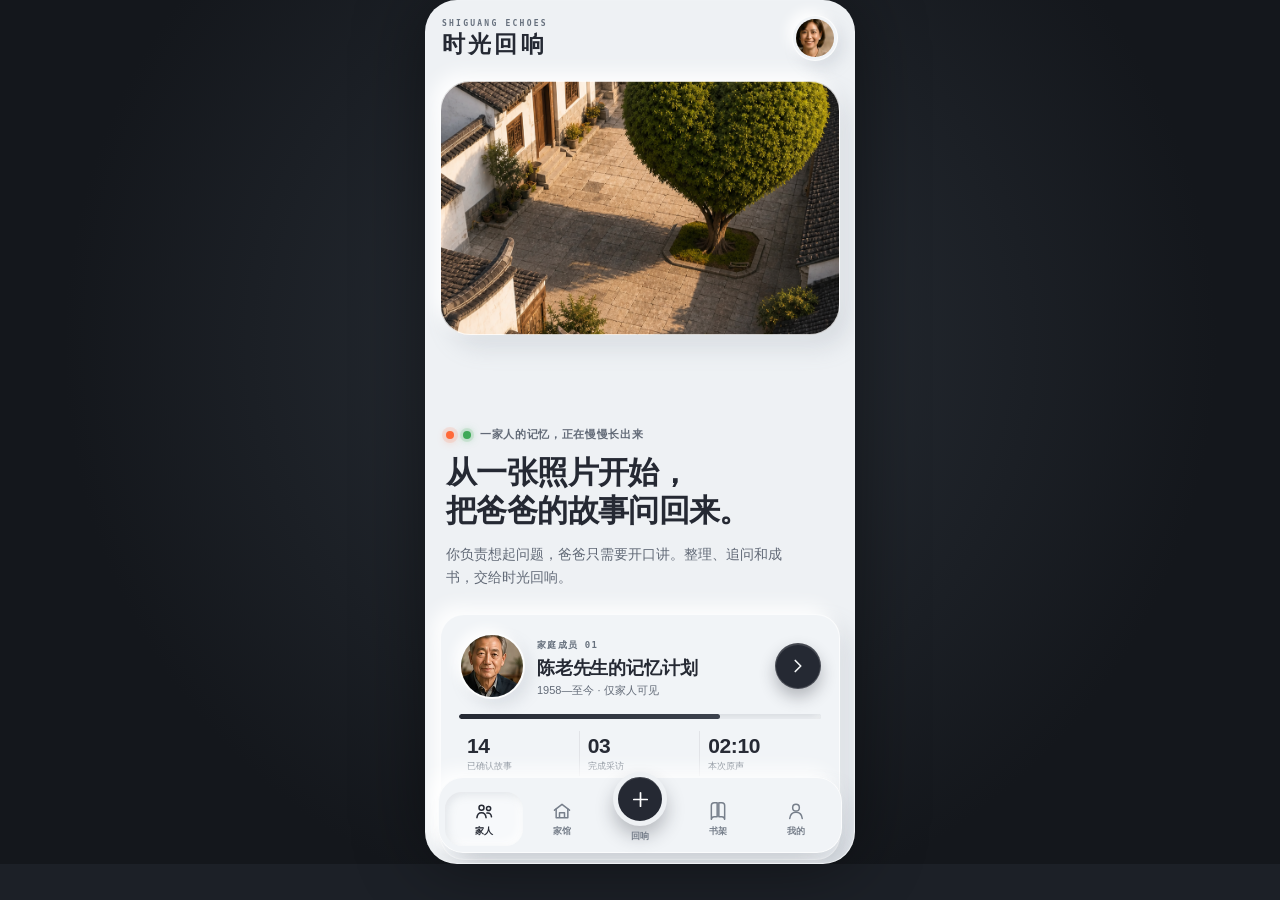
==== commit 8ef5b4bf: "fix: interview answers no longer pre-rendered at 0s (reveal on answer playback/click); customizer to" ====
--- a/index.html
+++ b/index.html
@@ -6,8 +6,8 @@
   <meta name="theme-color" content="#17110b">
   <meta name="description" content="时光回响路演 H5：家人发起采访，让长辈的亲口讲述进入 3D 家庭记忆馆并汇集为人生之书。">
   <title>时光回响 · 家庭记忆馆</title>
-  <link rel="stylesheet" href="styles.css?v=3.0.17">
-  <link rel="stylesheet" href="panorama.css?v=3.0.17">
+  <link rel="stylesheet" href="styles.css?v=3.0.23c">
+  <link rel="stylesheet" href="panorama.css?v=3.0.23">
 </head>
 <body data-shell="family">
   <svg class="svg-sprite" aria-hidden="true">
@@ -40,11 +40,6 @@
   </svg>
 
   <div class="app" id="app">
-    <div class="device-chrome" aria-hidden="true">
-      <div class="device-statusbar"><span class="device-time">9:41</span><i class="device-island"></i><span class="device-status-icons"><svg width="19" height="12" viewBox="0 0 19 12"><rect x="0" y="7" width="3" height="5" rx="1" fill="currentColor"/><rect x="5" y="5" width="3" height="7" rx="1" fill="currentColor"/><rect x="10" y="2.5" width="3" height="9.5" rx="1" fill="currentColor"/><rect x="15" y="0" width="3" height="12" rx="1" fill="currentColor"/></svg><svg width="17" height="12" viewBox="0 0 17 12"><path d="M8.5 11.2 6.2 8.9a3.4 3.4 0 0 1 4.6 0Zm4-4a7.4 7.4 0 0 0-11.4 0L-.1 4.9a10.4 10.4 0 0 1 17.2 0Z" transform="translate(.6 .2)" fill="currentColor"/></svg><svg width="27" height="13" viewBox="0 0 27 13"><rect x="0.7" y="0.7" width="21" height="11.6" rx="3.6" fill="none" stroke="currentColor" stroke-opacity=".4" stroke-width="1.2"/><rect x="2.6" y="2.6" width="15.5" height="7.8" rx="2" fill="currentColor"/><path d="M24 4.4v4.2a2.3 2.3 0 0 0 0-4.2Z" fill="currentColor" fill-opacity=".45"/></svg></span></div>
-      <i class="device-homebar"></i>
-      <i class="device-btn device-btn--action"></i><i class="device-btn device-btn--volup"></i><i class="device-btn device-btn--voldown"></i><i class="device-btn device-btn--power"></i>
-    </div>
     <section class="screen is-active family-home" id="s-family" data-shell="family" aria-labelledby="family-title">
       <header class="topbar topbar--transparent">
         <div class="brand-lockup">
@@ -271,7 +266,10 @@
         <p>《门洞后面，就是家》已收入陈老先生的记忆馆。</p>
       </div>
       <figure class="reveal-archive-visual" aria-label="1978 年文儒坊旧照与声音归档轨迹">
-        <img src="assets/reveal/memory-archive-wave.jpg" alt="1978 年文儒坊旧照与橙色声音波形">
+        <svg class="reveal-wave" viewBox="0 0 300 84" preserveAspectRatio="none" aria-hidden="true"><path d="M0,34.3 L4,26.7 L8,26.3 L13,24.9 L18,70.3 L22,27.1 L29,71.3 L33,57.6 L40,35.0 L48,18.6 L54,35.9 L62,57.5 L70,16.7 L75,52.9 L81,55.4 L87,22.2 L92,48.7 L100,65.5 L107,47.7 L111,25.1 L118,34.9 L125,22.3 L130,17.2 L134,34.7 L139,58.7 L144,50.6 L150,65.2 L157,55.6 L163,63.6 L167,55.0 L174,54.7 L182,46.0 L187,48.9 L195,58.6 L201,58.3 L207,23.7 L212,35.6 L216,24.5 L224,50.4 L232,31.8 L240,52.2 L248,30.5 L255,35.8 L260,36.6 L265,39.2 L270,33.6 L277,51.9 L285,35.6 L289,47.8 L297,44.9"/></svg>
+        <span class="reveal-photo-wrap"><img class="reveal-photo" src="assets/story/wenrufang-1978.webp" alt=""><i class="reveal-photo-fade" aria-hidden="true"></i></span>
+        <i class="reveal-link-line" aria-hidden="true"></i>
+        <i class="reveal-link-dot" aria-hidden="true"></i>
       </figure>
       <ol class="reveal-list" aria-label="记忆归档结果">
         <li><span class="reveal-list__node" aria-hidden="true"><svg class="icon"><use href="#i-photo"/></svg></span><b>照片墙亮起一格</b></li>
@@ -406,7 +404,7 @@
       <div class="customizer-panel" data-custom-panel="package">
         <span class="eyebrow">PACKAGE DESIGN</span><h2>选择外包装</h2><div class="material-options"><button class="is-selected" data-package-style="indigo"><i class="swatch swatch--indigo"></i><span><b>蓝印花布书函</b><small>参考传统染织纹样</small></span></button><button data-package-style="drawer"><i class="swatch swatch--drawer"></i><span><b>深木抽拉盒</b><small>适合收藏</small></span></button><button data-package-style="cloth"><i class="swatch swatch--cloth"></i><span><b>亚麻翻盖盒</b><small>柔和克制</small></span></button></div>
       </div>
-      <div class="sticky-action customizer-action"><button class="primary-button primary-button--gold primary-button--wide" data-toast="实体书制作需求已记录（演示）"><svg class="icon"><use href="#i-check"/></svg>确认这套实体书方案</button></div>
+      <div class="sticky-action customizer-action"><button class="primary-button primary-button--gold primary-button--wide" data-toast="已添加进购物车"><svg class="icon"><use href="#i-check"/></svg>确认这套实体书方案</button></div>
     </section>
 
     <section class="screen paper-screen" id="s-bookshelf" data-shell="family" aria-labelledby="bookshelf-title">
@@ -448,7 +446,7 @@
   </div>
 
   <script src="vendor/three.min.js"></script>
-  <script src="app.js?v=3.0.17"></script>
-  <script src="panorama.js?v=3.0.17"></script>
+  <script src="app.js?v=3.0.23"></script>
+  <script src="panorama.js?v=3.0.23"></script>
 </body>
 </html>
--- a/styles.css
+++ b/styles.css
@@ -24,7 +24,7 @@
   --motion-feedback-duration:120ms;--motion-press-duration:90ms;
   --motion-press-depth:3px;--motion-press-scale:.95;--motion-rebound-duration:280ms;
   --motion-ease-out:cubic-bezier(.23,1,.32,1);
-  --sat:var(--sat);--sab:var(--sab);
+  --sat:env(safe-area-inset-top);--sab:env(safe-area-inset-bottom);
 }
 *{box-sizing:border-box}
 html,body{margin:0;min-height:100%;background:#1c2027;color:var(--ink);font-family:var(--font-body);-webkit-font-smoothing:antialiased}
@@ -112,7 +112,7 @@
 .sticky-action>*:last-child{flex:1}
 .sticky-action--stack{flex-direction:column}.sticky-action--stack>*{width:100%}
 .sticky-action--dark{background:linear-gradient(180deg,transparent,rgba(238,241,244,.92) 22%,#eef1f4 55%)}
-body[data-shell="family"] .screen.is-active[data-shell="family"] .sticky-action{bottom:calc(var(--dock-h) - 5px);padding-bottom:12px}
+body[data-shell="family"] .screen.is-active[data-shell="family"] .sticky-action{bottom:calc(var(--sab) + var(--dock-h) + 4px);padding-bottom:12px}
 #s-create.is-active,#s-elder-invite.is-active,#s-confirm.is-active,#s-confirmed.is-active,#s-book-customize.is-active{display:flex;flex-direction:column}
 #s-create.is-active>*,#s-elder-invite.is-active>*,#s-confirm.is-active>*,#s-confirmed.is-active>*,#s-book-customize.is-active>*{flex-shrink:0}
 
@@ -163,10 +163,16 @@
 /* ---- 确认后显影 ---- */
 .reveal-screen{overflow-x:hidden;overflow-y:auto;color:var(--ink);background:#eef1f4}
 .reveal-copy{position:relative;z-index:2;padding:calc(var(--sat) + 28px) 22px 0;text-align:center}.reveal-confirm-mark{display:grid;place-items:center;width:48px;height:48px;margin:0 auto 16px;border:2px solid rgba(255,105,56,.78);border-radius:50%;color:var(--accent);animation:reveal-mark-in .5s cubic-bezier(.2,.8,.2,1) both}.reveal-confirm-mark .icon{width:27px;height:27px;stroke-width:2}.reveal-copy h1{margin:0 0 9px;font:750 30px/1.3 var(--font-brand);letter-spacing:-.025em}.reveal-copy p{margin:0;font-size:13px;line-height:1.65;color:var(--ink-soft)}
-.reveal-archive-visual{position:relative;z-index:1;width:116%;margin:2px 0 0 -8%;animation:reveal-visual-in .75s .12s ease both}.reveal-archive-visual img{width:100%;height:auto}
+.reveal-archive-visual{position:relative;z-index:1;height:392px;margin:10px 0 6px;animation:reveal-visual-in .6s ease both}
+.reveal-archive-visual .reveal-photo-wrap{position:absolute;right:0;top:4px;width:56%;height:322px;overflow:hidden}
+.reveal-archive-visual .reveal-photo{width:100%;height:100%;object-fit:cover;object-position:50% 12%;filter:grayscale(1)}
+.reveal-archive-visual .reveal-photo-fade{position:absolute;inset:0;background:linear-gradient(90deg,#eef1f4 0%,rgba(238,241,244,0) 38%),linear-gradient(0deg,#eef1f4 0%,rgba(238,241,244,0) 30%)}
+.reveal-archive-visual .reveal-wave{position:absolute;left:0;top:96px;width:46.7%;height:84px;fill:none;stroke:var(--accent);stroke-width:2;opacity:1}
+.reveal-archive-visual .reveal-link-dot{position:absolute;left:calc(46.7% - 5px);top:172px;width:11px;height:11px;border-radius:50%;background:var(--accent);box-shadow:0 0 0 4px rgba(255,105,56,.16)}
+.reveal-archive-visual .reveal-link-line{position:absolute;left:calc(46.7% - 0.5px);top:183px;bottom:-30px;width:1.5px;background:rgba(255,105,56,.5)}
 .reveal-list{position:relative;z-index:2;display:grid;gap:6px;margin:18px 14px 18px calc(46.7% - 20px);padding:0;list-style:none}.reveal-list::before{content:"";position:absolute;left:19px;top:-24px;width:1px;height:25px;background:rgba(255,105,56,.5)}.reveal-list li{position:relative;display:grid;grid-template-columns:40px minmax(0,1fr);align-items:center;gap:10px;min-height:46px}.reveal-list li:not(:last-child)::after{content:"";position:absolute;left:19px;top:39px;bottom:-7px;width:1px;background:rgba(255,105,56,.5)}.reveal-list__node{position:relative;z-index:1;display:grid;place-items:center;width:40px;height:40px;border:1px solid rgba(255,105,56,.7);border-radius:50%;color:var(--accent);background:#eef1f4}.reveal-list__node .icon{width:19px;height:19px;stroke-width:1.7}.reveal-list b{font-size:13px;font-weight:650;line-height:1.4;color:var(--ink)}
 .reveal-screen>.sticky-action{margin-top:auto;padding-top:18px;background:rgba(238,241,244,.96);border-top:1px solid rgba(37,41,51,.06);backdrop-filter:blur(12px);-webkit-backdrop-filter:blur(12px)}.reveal-screen .primary-button--gold{border-radius:16px;box-shadow:none}.reveal-screen .text-button--light{color:var(--ink-soft)}
-@keyframes reveal-mark-in{from{opacity:0;transform:scale(.72)}to{opacity:1;transform:none}}@keyframes reveal-visual-in{from{opacity:0;transform:translateY(12px)}to{opacity:1;transform:none}}
+@keyframes reveal-mark-in{from{opacity:0;transform:scale(.72)}to{opacity:1;transform:none}}@keyframes reveal-visual-in{from{transform:translateY(14px)}to{transform:none}}
 
 /* ---- 360° 家馆（照片层不变，仅换浅色玻璃 chrome） ---- */
 .screen--3d{padding:0;overflow-x:hidden;background:#10141a}.room{position:sticky;top:0;height:100%;overflow:hidden;background:#141920}.room>canvas{position:absolute;inset:0;width:100%;height:100%}.glboot{position:absolute;z-index:12;left:50%;top:50%;display:flex;align-items:center;gap:10px;transform:translate(-50%,-50%);padding:13px 16px;border:1px solid rgba(255,255,255,.76);border-radius:14px;color:var(--ink);background:rgba(246,248,250,.92);font-size:11px;box-shadow:var(--shadow-soft)}.glboot--err{width:280px}.hall__spacer{height:2200px}
@@ -245,24 +251,7 @@
 .pano-fallback__keys button{min-height:46px;border:1px solid rgba(255,255,255,.8);border-radius:var(--radius-sm);background:var(--surface-strong);box-shadow:var(--shadow-soft);color:var(--ink);font-size:11px;font-weight:700;cursor:pointer}
 
 /* ---- 响应式与降级 ---- */
-/* iPhone 机身壳（仅宽视口/演示投屏生效；真机 <=430 不受影响） */
-.device-chrome{display:none}
-@media(min-width:431px){
-  :root{--sat:calc(env(safe-area-inset-top) + 30px);--sab:calc(env(safe-area-inset-bottom) + 16px)}
-  body{display:grid;place-items:center;background:radial-gradient(circle at 50% 40%,#2a3038,#14171c 70%)}
-  .app{height:min(932px,96dvh);min-height:720px;border-radius:64px;border:12px solid #24262b;box-shadow:0 0 0 2.5px #43464d,0 0 0 4.5px #101215,0 34px 90px rgba(0,0,0,.55);overflow:hidden}
-  .device-chrome{display:block;position:absolute;inset:0;z-index:200;pointer-events:none}
-  .device-statusbar{position:absolute;left:0;right:0;top:0;height:46px;display:flex;align-items:center;justify-content:space-between;padding:10px 38px 0;color:var(--ink);font:650 15px/1 var(--font-body)}
-  .device-island{position:absolute;left:50%;top:13px;transform:translateX(-50%);width:118px;height:34px;border-radius:20px;background:#0a0b0d;box-shadow:inset 0 0 8px rgba(255,255,255,.04)}
-  .device-status-icons{display:flex;align-items:center;gap:7px}
-  .device-status-icons svg{display:block}
-  .device-homebar{position:absolute;left:50%;bottom:8px;transform:translateX(-50%);width:132px;height:5px;border-radius:3px;background:rgba(120,126,134,.9)}
-  .device-btn{position:absolute;background:linear-gradient(90deg,#2c2e33,#43464d);border-radius:3px}
-  .device-btn--action{left:-15px;top:148px;width:4px;height:32px}
-  .device-btn--volup{left:-15px;top:208px;width:4px;height:58px}
-  .device-btn--voldown{left:-15px;top:276px;width:4px;height:58px}
-  .device-btn--power{right:-15px;top:228px;width:4px;height:88px}
-}
+@media(min-width:431px){body{display:grid;place-items:center;background:radial-gradient(circle at 50% 40%,#2a3038,#14171c 70%)}.app{height:min(932px,96dvh);min-height:720px;border:1px solid rgba(255,255,255,.08);border-radius:32px}}
 @media(max-width:375px){.family-hero h1{font-size:28px}.book-stage{transform:scale(.91);transform-origin:50% 0;height:565px}.book-controls{bottom:calc(var(--sab) + 38px)}.customizer-stage{height:350px}.elder-photo-card img{height:230px}}
 @media(orientation:landscape) and (max-height:600px){.app{max-width:none;height:100dvh;border-radius:0}.family-hero{padding-top:calc(var(--sat) + 60px)}.book-stage{height:460px}.single-book{top:8px;transform:translateX(-50%) scale(.82);transform-origin:top}.book-controls{left:auto;width:360px}}
 @media(prefers-reduced-motion:reduce){*,*::before,*::after{scroll-behavior:auto!important;animation-duration:.001ms!important;animation-iteration-count:1!important;transition-duration:.001ms!important}.book-leaf.is-turn-out{display:none}.book-leaf.is-turn-in{display:block}.waveform i{animation:none!important}:where(button,textarea,input){transform:none!important}:where(button).is-rebounding{animation:none!important}}
@@ -310,3 +299,9 @@
 .editorial-photo-leaf .page-photo{height:225px}.editorial-photo-leaf .page-photo img{filter:grayscale(.85) sepia(.08) contrast(1.08)}.archive-grid{display:grid;grid-template-columns:1.2fr .8fr;gap:10px;margin-top:16px}.archive-grid figure{margin:0}.archive-grid img{width:100%;height:220px;object-fit:cover;filter:grayscale(1) contrast(1.12)}.archive-grid figure:nth-child(2) img{object-position:68% center}.archive-grid figcaption{margin-top:6px;color:#527494;font-size:8px;line-height:1.4}.archive-note{margin-top:16px!important;padding-top:12px;border-top:1px solid rgba(23,63,112,.18);font-size:11px!important;color:#496c8e}.swatch--blueprint{background:radial-gradient(circle at 28% 70%,#173f70 0 5px,transparent 6px),repeating-radial-gradient(circle at 65% 55%,#173f70 0 2px,transparent 3px 9px),#f1ece2}
 
 #detailAudio.is-playing>.icon{color:var(--accent)}
+
+/* ---- 采访对话打字机光标 ---- */
+.chat-bubble p.is-typing::after{content:"";display:inline-block;width:2px;height:1em;margin-left:3px;vertical-align:-2px;background:var(--accent);animation:caret-blink .8s steps(1) infinite}
+.chat-voice-card p.is-typing::after{background:#ff8f68}
+@keyframes caret-blink{0%,55%{opacity:1}56%,100%{opacity:0}}
+@media(prefers-reduced-motion:reduce){.chat-bubble p.is-typing::after{animation:none}}
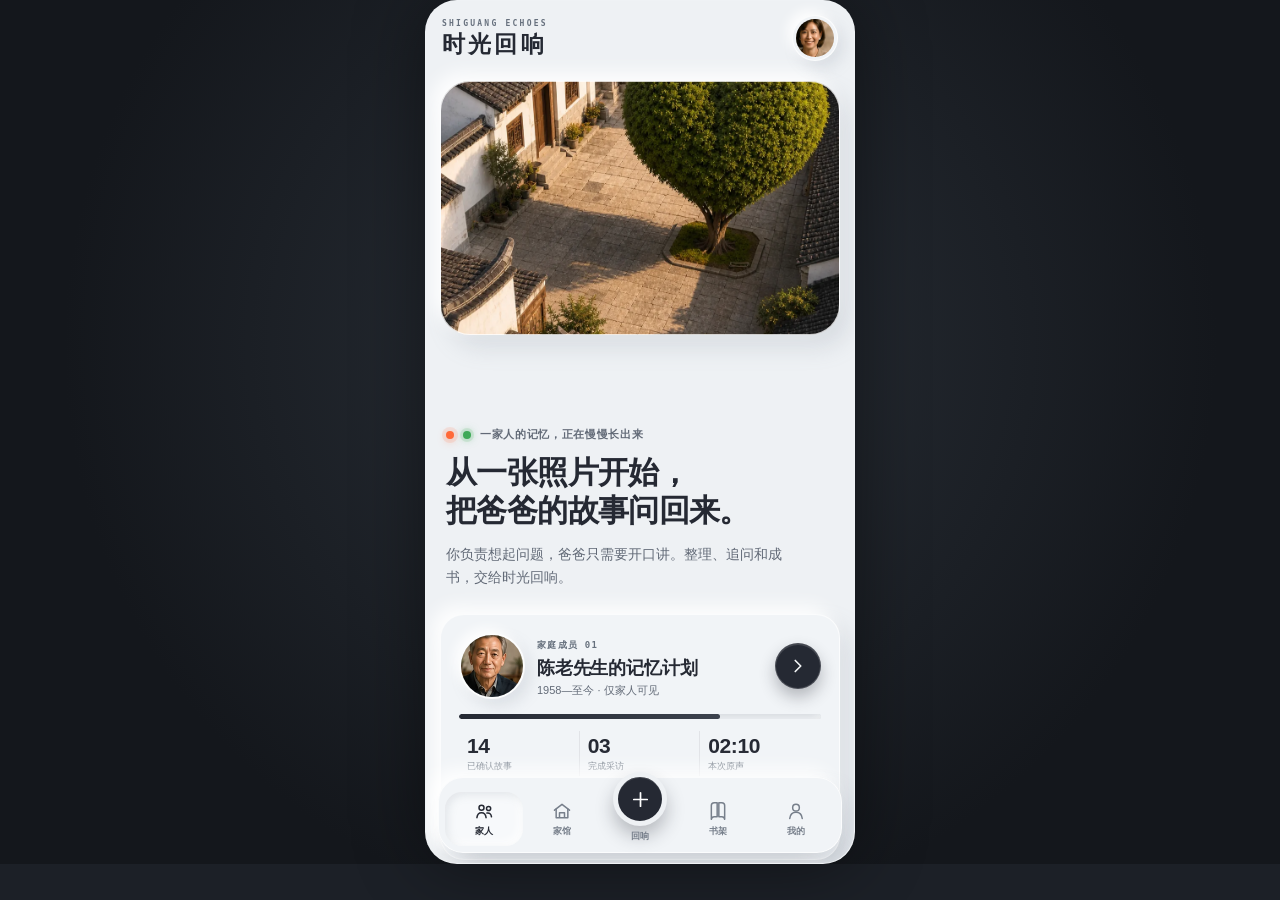
==== commit aa8ffffb: "perf: roadshow capacity hardening — 29 WAVs to 64kbps MP3 (-83%), hero PNG to WebP (-89%), nginx gzi" ====
--- a/index.html
+++ b/index.html
@@ -442,7 +442,7 @@
 
     <div class="door-transition" id="doorTransition" aria-hidden="true"><i></i><i></i><span><small>CHEN FAMILY ARCHIVE</small><b>推门，走进陈老先生的记忆</b></span></div>
     <div class="toast" id="toast" role="status" aria-live="polite"></div>
-    <audio id="storyAudio" preload="metadata" src="assets/audio/chen-wenrufang.wav"></audio>
+    <audio id="storyAudio" preload="metadata" src="assets/audio/chen-wenrufang.mp3"></audio>
   </div>
 
   <script src="vendor/three.min.js"></script>
--- a/styles.css
+++ b/styles.css
@@ -70,7 +70,7 @@
 
 /* ---- 家人首页 ---- */
 .family-home{color:var(--ink);background:var(--canvas)}
-.family-home::before{content:"";position:absolute;left:14px;right:14px;top:calc(var(--sat) + 80px);height:252px;border:1px solid rgba(255,255,255,.76);border-radius:var(--radius-xl);background:url("assets/hero/courtyard-overlook.png") center/cover no-repeat;box-shadow:var(--shadow)}
+.family-home::before{content:"";position:absolute;left:14px;right:14px;top:calc(var(--sat) + 80px);height:252px;border:1px solid rgba(255,255,255,.76);border-radius:var(--radius-xl);background:url("assets/hero/courtyard-overlook.webp") center/cover no-repeat;box-shadow:var(--shadow)}
 .family-home>*{position:relative}
 .family-hero{padding:calc(var(--sat) + 80px + 252px + 22px) 20px 20px}
 .hero-kicker{display:flex;align-items:center;gap:9px;margin-bottom:14px;font:700 11px/1 var(--font-body);letter-spacing:.06em;color:var(--ink-soft)}
